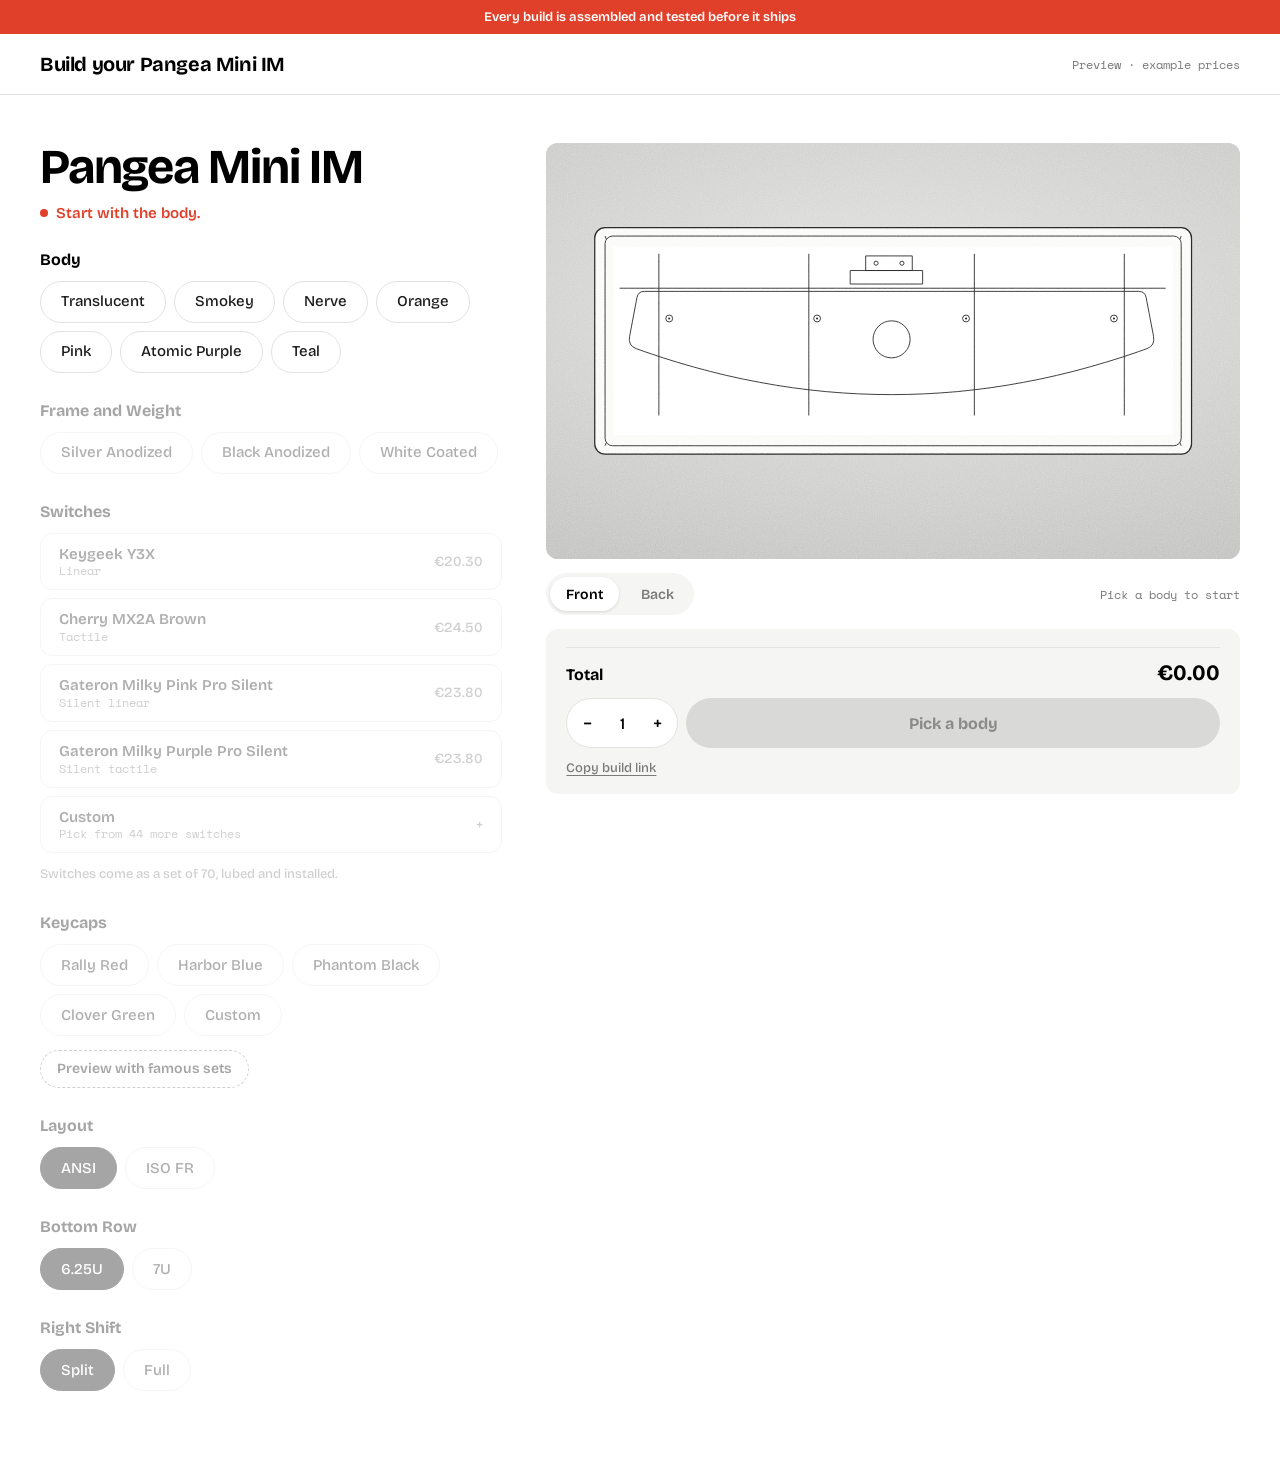
==== demo/index.html @ b1f6a7ab "Add a setting to show only body and frame renders renders.layers limits which layers stack; switches" ====
<!DOCTYPE html>
<html lang="en">
<head>
<meta charset="utf-8">
<meta name="viewport" content="width=device-width, initial-scale=1">
<title>Pangea Mini IM Configurator</title>
<link rel="preconnect" href="https://fonts.googleapis.com">
<link rel="preconnect" href="https://fonts.gstatic.com" crossorigin>
<link href="https://fonts.googleapis.com/css2?family=Bricolage+Grotesque:opsz,wght@12..96,500;12..96,600;12..96,700&family=Inter+Tight:wght@500;600;700&family=Space+Mono:wght@400;700&display=swap" rel="stylesheet">
<style>
:root {
  /* single light theme: white page, black type, red signal; options left, studio preview right */
  --bg: #ffffff;
  --ink: #000000;
  --text: #1d1d1d;
  --muted: #7a7a7a;
  --line: #e3e3e1;
  --soft: #f5f5f4;
  --accent: #e0402a;
  --font: "Bricolage Grotesque", "Helvetica Neue", Arial, sans-serif;
  --mono: "Space Mono", ui-monospace, Menlo, Consolas, monospace;
  color-scheme: light;
}
html, body { margin: 0; background: var(--bg); color: var(--text); font-family: var(--font); font-weight: 500; }
.notice { background: var(--accent); color: #fff; text-align: center; font-size: 13px; font-weight: 600; padding: 9px 16px; }
.top { border-bottom: 1px solid var(--line); }
.top-in { max-width: 1440px; margin: 0 auto; padding: 18px 40px; display: flex; justify-content: space-between; align-items: center; gap: 16px; flex-wrap: wrap; }
.top-in strong { font-size: 20px; font-weight: 700; letter-spacing: -0.02em; color: var(--ink); }
.top-in span { font-family: var(--mono); font-size: 12px; color: var(--muted); }
.wrap { max-width: 1440px; margin: 0 auto; padding: 48px 40px 80px; }
@media (max-width: 900px) { .wrap { padding: 0 16px 56px; } .top-in { padding: 14px 16px; } }

.cart-overlay { position: fixed; inset: 0; background: rgba(0, 0, 0, .35); display: none; justify-content: flex-end; z-index: 50; }
.cart-overlay.is-open { display: flex; }
.cart { width: min(480px, 100%); height: 100%; background: var(--bg); color: var(--text); padding: 28px; overflow-y: auto; display: grid; align-content: start; gap: 18px; }
.cart header { display: flex; justify-content: space-between; align-items: center; }
.cart h2 { margin: 0; font-weight: 700; font-size: 28px; letter-spacing: -0.02em; color: var(--ink); }
.cart-close { font: inherit; font-size: 14px; font-weight: 600; border: 1px solid var(--line); border-radius: 999px; background: none; color: var(--ink); padding: 7px 16px; cursor: pointer; }
.cart-close:focus-visible { outline: 2px solid var(--accent); outline-offset: 2px; }
.cart-note { margin: 0; font-size: 14px; color: var(--muted); line-height: 1.5; }
.cart-lines { list-style: none; margin: 0; padding: 0; display: grid; gap: 8px; }
.cart-line { padding: 14px 16px; background: var(--soft); border-radius: 12px; display: grid; gap: 8px; }
.cart-line--part { margin-left: 18px; }
.cart-line-top { display: flex; justify-content: space-between; gap: 12px; font-size: 15px; font-weight: 700; color: var(--ink); }
.cart-line-top span:last-child { white-space: nowrap; font-variant-numeric: tabular-nums; }
.cart-props { margin: 0; display: grid; grid-template-columns: max-content 1fr; gap: 3px 14px; font-size: 12.5px; }
.cart-props dt { color: var(--muted); }
.cart-props dd { margin: 0; word-break: break-word; }
.cart-total { display: flex; justify-content: space-between; padding-top: 6px; font-size: 20px; font-weight: 700; color: var(--ink); font-variant-numeric: tabular-nums; }
details { font-size: 12px; color: var(--muted); }
summary { cursor: pointer; }
pre { font-family: var(--mono); font-size: 11px; background: var(--soft); border-radius: 10px; padding: 12px; overflow-x: auto; line-height: 1.5; color: var(--text); }
/* Pangea Mini IM configurator.
   Bold grotesque UI with pill options and rounded cards, mono for specs,
   grey studio preview. Override the variables on [data-pangea-configurator]. */
[data-pangea-configurator] {
  --pc-bg: #ffffff;
  --pc-soft: #f5f5f4;
  --pc-ink: #000000;
  --pc-text: #1d1d1d;
  --pc-muted: #7a7a7a;
  --pc-line: #e3e3e1;
  --pc-on: #000000;
  --pc-accent: #e0402a;
  --pc-font: "Bricolage Grotesque", "Helvetica Neue", Arial, sans-serif;
  --pc-mono: "Space Mono", ui-monospace, Menlo, Consolas, monospace;
  --pc-key-font: "Inter Tight", "Helvetica Neue", Helvetica, Arial, sans-serif;
  --pc-radius: 12px;
  color: var(--pc-text);
  font-family: var(--pc-font);
  font-weight: 500;
}
.pc, .pc * { box-sizing: border-box; }
.pc { display: grid; grid-template-columns: minmax(330px, 0.8fr) minmax(0, 1.2fr); gap: 44px; align-items: start; }
.pc-sr { position: absolute; width: 1px; height: 1px; margin: -1px; overflow: hidden; clip: rect(0 0 0 0); white-space: nowrap; border: 0; }
/* hidden radios sit fixed in the viewport: focusing one (by clicking its label) never scrolls the page */
.pc input.pc-sr { position: fixed; top: 0; left: 0; }

/* left: options */
.pc-panel { display: grid; gap: 28px; min-width: 0; }
.pc-title { margin: 0; font-family: var(--pc-font); font-weight: 700; font-size: clamp(36px, 3.8vw, 52px); line-height: 1; letter-spacing: -0.025em; color: var(--pc-ink); text-wrap: balance; }
.pc-from { margin: -16px 0 0; font-size: 20px; font-weight: 500; color: var(--pc-ink); font-variant-numeric: tabular-nums; }
.pc-from[hidden] { display: none; }
.pc-next { margin: -16px 0 0; font-size: 15px; font-weight: 600; color: var(--pc-accent); display: flex; align-items: center; gap: 8px; }
.pc-next::before { content: ""; width: 8px; height: 8px; border-radius: 50%; background: currentColor; }
.pc-next:empty { display: none; }

.pc-group { border: 0; padding: 0; margin: 0; min-width: 0; display: grid; gap: 10px; }
.pc-group legend { padding: 0; margin-bottom: 12px; font-size: 16px; font-weight: 700; color: var(--pc-ink); }
.pc-chosen { margin-left: 8px; font-weight: 500; color: var(--pc-muted); }
.pc-chosen:empty { display: none; }
.pc-group.is-locked { opacity: .35; }
.pc-group.is-locked .pc-opt { cursor: default; }
.pc-opts { display: flex; flex-wrap: wrap; gap: 8px; }
.pc-list { display: grid; gap: 8px; }
.pc-more { padding: 10px; background: var(--pc-soft); border-radius: var(--pc-radius); }
.pc-more[hidden], .pc-custom[hidden] { display: none; }

.pc-opt { display: inline-flex; align-items: center; min-height: 42px; padding: 8px 20px; border: 1px solid var(--pc-line); border-radius: 999px; background: var(--pc-bg); color: var(--pc-text); font-size: 15px; font-weight: 500; line-height: 1.25; cursor: pointer; user-select: none; }
.pc-opt:hover { border-color: var(--pc-ink); }
.pc-group.is-locked .pc-opt:hover { border-color: var(--pc-line); }
input:checked + .pc-opt { background: var(--pc-on); border-color: var(--pc-on); color: #fff; }
input:checked + .pc-opt .pc-opt-meta, input:checked + .pc-opt .pc-opt-price { color: rgba(255,255,255,.75); }
input:focus-visible + .pc-opt { outline: 2px solid var(--pc-accent); outline-offset: 2px; }
input:disabled + .pc-opt { cursor: not-allowed; }
.pc-group:not(.is-locked) input:disabled + .pc-opt { color: #bdbdbd; text-decoration: line-through; }
.pc-opt--row { display: grid; grid-template-columns: 1fr auto; column-gap: 16px; padding: 11px 18px; border-radius: var(--pc-radius); }
.pc-opt-name { font-weight: 600; }
.pc-opt-meta { grid-column: 1; font-family: var(--pc-mono); font-size: 12px; color: var(--pc-muted); }
.pc-opt-price { grid-column: 2; grid-row: 1 / span 2; align-self: center; font-size: 14px; color: var(--pc-muted); font-variant-numeric: tabular-nums; }
.pc-note { margin: 2px 0 0; font-size: 13px; color: var(--pc-muted); line-height: 1.5; }
.pc-custom { display: grid; gap: 6px; margin-top: 4px; }
.pc-custom { padding: 14px; background: var(--pc-soft); border-radius: var(--pc-radius); gap: 8px; }
.pc-opt-tag { margin-left: 6px; font-size: 12px; color: var(--pc-muted); }
input:checked + .pc-opt .pc-opt-tag { color: rgba(255,255,255,.75); }
.pc-custom textarea { font: inherit; font-size: 15px; color: var(--pc-ink); background: var(--pc-bg); border: 1px solid var(--pc-line); border-radius: var(--pc-radius); padding: 10px 14px; resize: vertical; }
.pc-custom textarea:focus { outline: 2px solid var(--pc-accent); outline-offset: 0; border-color: transparent; }

/* famous sets (preview only) */
.pc-famous { display: grid; gap: 10px; margin-top: 4px; }
.pc-famous-toggle { justify-self: start; min-height: 38px; padding: 6px 16px; border: 1px dashed var(--pc-muted); border-radius: 999px; background: none; font: inherit; font-size: 14px; font-weight: 600; color: var(--pc-ink); cursor: pointer; }
.pc-famous-toggle[aria-expanded="true"] { border-style: solid; border-color: var(--pc-ink); }
.pc-famous-toggle:focus-visible { outline: 2px solid var(--pc-accent); outline-offset: 2px; }
.pc-famous-panel { display: grid; gap: 8px; padding: 14px; background: var(--pc-soft); border-radius: var(--pc-radius); }
.pc-famous-panel[hidden] { display: none; }
.pc-famous-brand { margin: 4px 0 0; font-family: var(--pc-mono); font-size: 11px; letter-spacing: .1em; color: var(--pc-muted); }
.pc-opts--small .pc-opt { min-height: 34px; padding: 5px 14px; font-size: 13px; }

/* summary */
.pc-summary { display: grid; gap: 12px; padding: 18px 20px; background: var(--pc-soft); border-radius: var(--pc-radius); }
.pc-lines { list-style: none; margin: 0; padding: 0; display: grid; gap: 7px; font-size: 14px; }
.pc-lines:empty { display: none; }
.pc-lines li { display: flex; justify-content: space-between; gap: 16px; }
.pc-lines li span:last-child { color: var(--pc-muted); white-space: nowrap; font-variant-numeric: tabular-nums; }
.pc-total { display: flex; justify-content: space-between; align-items: baseline; padding-top: 12px; border-top: 1px solid var(--pc-line); font-size: 16px; font-weight: 700; color: var(--pc-ink); }
.pc-total span:last-child { font-size: 22px; font-variant-numeric: tabular-nums; }
.pc-buy { display: flex; gap: 8px; }
.pc-qty { display: flex; align-items: center; border: 1px solid var(--pc-line); border-radius: 999px; background: var(--pc-bg); }
.pc-qty button { width: 40px; height: 100%; border: 0; background: none; font: inherit; font-size: 18px; color: var(--pc-ink); cursor: pointer; }
.pc-qty input { width: 30px; border: 0; background: none; text-align: center; font: inherit; color: var(--pc-ink); -moz-appearance: textfield; }
.pc-qty input::-webkit-inner-spin-button { -webkit-appearance: none; }
.pc-add { flex: 1; min-height: 50px; border: 0; border-radius: 999px; background: var(--pc-ink); color: #fff; font: inherit; font-size: 16px; font-weight: 700; cursor: pointer; }
.pc-add:hover:not(:disabled) { background: var(--pc-accent); }
.pc-add:disabled { background: #d9d9d7; color: #8a8a8a; cursor: not-allowed; }
.pc-error { margin: 0; color: var(--pc-accent); font-size: 14px; font-weight: 600; }
.pc-error[hidden] { display: none; }
.pc-share { justify-self: start; background: none; border: 0; padding: 0; font: inherit; font-size: 13px; color: var(--pc-muted); text-decoration: underline; text-underline-offset: 3px; cursor: pointer; word-break: break-all; text-align: left; }
.pc-share:hover { color: var(--pc-ink); }
.pc-add:focus-visible, .pc-share:focus-visible, .pc-view:focus-visible, .pc-qty button:focus-visible { outline: 2px solid var(--pc-accent); outline-offset: 2px; }

/* right: preview */
.pc-stage { position: sticky; top: 20px; display: grid; min-width: 0; }
.pc-canvas { aspect-ratio: 1 / 0.6; display: grid; place-items: center; padding: 6% 5%; border-radius: var(--pc-radius); background: radial-gradient(120% 90% at 50% 38%, #e6e6e5 0%, #d2d2d1 55%, #bfbfbe 100%); overflow: hidden; position: relative; isolation: isolate; }
/* film grain over the whole preview: grey noise centred on 50% (sRGB) in overlay mode, so it adds texture
   without lifting or dropping the average brightness. Strength: --pc-grain (section setting "Preview grain"). */
.pc-canvas::after { content: ""; position: absolute; inset: 0; z-index: 10; pointer-events: none; opacity: var(--pc-grain, .35); mix-blend-mode: overlay;
  background-image: url("data:image/svg+xml,%3Csvg xmlns='http://www.w3.org/2000/svg' width='180' height='180'%3E%3Cfilter id='n' color-interpolation-filters='sRGB'%3E%3CfeTurbulence type='fractalNoise' baseFrequency='.85' numOctaves='2' stitchTiles='stitch'/%3E%3CfeColorMatrix values='.33 .33 .33 0 0 .33 .33 .33 0 0 .33 .33 .33 0 0 0 0 0 0 1'/%3E%3C/filter%3E%3Crect width='100%25' height='100%25' filter='url(%23n)'/%3E%3C/svg%3E"); }
.pc-svg { width: 100%; height: auto; display: block; }
.pc-lg-alpha, .pc-lg-pair, .pc-lg-mod, .pc-lg-icon, .pc-unit { font-family: var(--pc-key-font); }
.pc-lg-alpha { font-size: 16.5px; font-weight: 600; }
.pc-lg-pair { font-size: 11.5px; font-weight: 600; }
.pc-lg-mod { font-size: 9.5px; font-weight: 600; }
.pc-lg-icon { font-size: 11px; }
.pc-mark { font-family: var(--pc-font); font-size: 11px; font-weight: 700; letter-spacing: .6em; }
.pc-lg-gmk { font-family: var(--pc-key-font); font-size: 8.6px; font-weight: 700; letter-spacing: .01em; }
.pc-lg-sub { font-family: var(--pc-key-font); font-size: 13px; font-weight: 800; }
.pc-lg-glyph { font-family: var(--pc-key-font); font-size: 14px; }
.pc-unit { font-size: 6px; font-weight: 700; letter-spacing: .02em; }
.pc-layers { position: relative; width: 100%; height: 100%; }
.pc-layers img { position: absolute; inset: 0; width: 100%; height: 100%; object-fit: contain; mix-blend-mode: normal; }
.pc-layers img.pc-loading { visibility: hidden; }
.pc-canvas.is-render { padding: 0; background: #cfcfcf; }
.pc-canvas.is-render .pc-layers img { object-fit: cover; }
.pc-stage-foot { display: flex; justify-content: space-between; align-items: center; gap: 16px; flex-wrap: wrap; padding: 14px 0; }
.pc-views { display: flex; gap: 6px; padding: 4px; background: var(--pc-soft); border-radius: 999px; }
.pc-view { min-height: 34px; padding: 5px 16px; border: 0; border-radius: 999px; background: none; font: inherit; font-size: 14px; font-weight: 600; color: var(--pc-muted); cursor: pointer; }
.pc-view:hover { color: var(--pc-ink); }
.pc-view.is-on { background: var(--pc-bg); color: var(--pc-ink); box-shadow: 0 1px 3px rgba(0,0,0,.12); }
.pc-modtoggle { display: flex; gap: 4px; padding: 4px; background: var(--pc-soft); border-radius: 999px; }
.pc-modtoggle[hidden] { display: none; }
.pc-modtoggle button { min-height: 34px; padding: 5px 14px; border: 0; border-radius: 999px; background: none; font: inherit; font-size: 13px; font-weight: 600; color: var(--pc-muted); cursor: pointer; }
.pc-modtoggle button.is-on { background: var(--pc-bg); color: var(--pc-ink); box-shadow: 0 1px 3px rgba(0,0,0,.12); }
.pc-modtoggle button:focus-visible { outline: 2px solid var(--pc-accent); outline-offset: 2px; }
.pc-caption { margin: 0; font-family: var(--pc-mono); font-size: 12px; color: var(--pc-muted); text-align: right; }

@media (max-width: 900px) {
  .pc { grid-template-columns: 1fr; gap: 20px; padding-bottom: 96px; }
  /* phones: summary becomes a slim bar fixed to the bottom of the screen */
  .pc-summary { position: fixed; left: 0; right: 0; bottom: 0; z-index: 20; grid-template-columns: 1fr auto; align-items: center; gap: 4px 12px; padding: 10px 16px calc(10px + env(safe-area-inset-bottom)); border-radius: 0; box-shadow: 0 -4px 16px rgba(0,0,0,.1); }
  .pc-summary .pc-lines, .pc-summary .pc-share { display: none; }
  .pc-summary .pc-total { padding: 0; border: 0; flex-direction: column; gap: 0; font-size: 12px; font-weight: 600; color: var(--pc-muted); }
  .pc-summary .pc-total span:last-child { font-size: 20px; color: var(--pc-ink); }
  .pc-summary .pc-buy { grid-column: 2; grid-row: 1; }
  .pc-summary .pc-qty { display: none; }
  .pc-summary .pc-add { min-height: 46px; padding: 0 22px; }
  .pc-summary .pc-error { grid-column: 1 / -1; }
  .pc-stage { order: -1; top: 0; z-index: 3; background: var(--pc-bg); padding-top: 8px; }
  .pc-canvas { aspect-ratio: 1 / 0.62; }
  .pc-caption { text-align: left; }
  .pc-opt { padding: 7px 16px; font-size: 14px; }
}
@media (prefers-reduced-motion: no-preference) {
  .pc-in { animation: pc-drop .5s cubic-bezier(.2, .8, .2, 1) both; animation-delay: calc(var(--d) * 70ms); }
  .pc-pop { animation: pc-fade .4s ease both; }
  .pc-sw-in { transform-box: fill-box; transform-origin: center; animation: pc-sw .42s cubic-bezier(.2, .9, .3, 1.25) both; animation-delay: calc(var(--d) * 1ms); }
  @keyframes pc-sw { from { opacity: 0; transform: translateY(-7px) scale(.72); } }
  @keyframes pc-drop { from { opacity: 0; transform: translateY(-18px); } }
  @keyframes pc-fade { from { opacity: 0; } }
  .pc-opt, .pc-view, .pc-add { transition: background-color .15s, border-color .15s, color .15s; }
}

</style>
</head>
<body>
<div class="notice">Every build is assembled and tested before it ships</div>
<div class="top"><div class="top-in"><strong>Build your Pangea Mini IM</strong><span>Preview · example prices</span></div></div>
<main class="wrap">
  <div data-pangea-configurator>
    <script type="application/json" data-pc-config>{"title": "Pangea Mini IM", "kitLabel": "Pangea Mini IM", "switchNote": "Switches come as a set of 70, lubed and installed.", "currency": "EUR", "locale": "en-IE", "root": "/", "syncUrl": false, "demo": true, "showPresets": true, "grain": 35, "shareBase": "https://your-store.com/products/pangea-mini-im", "customKeycapImage": null, "kit": {"title": "Pangea Mini IM", "variants": [{"id": 880001, "title": "Translucent / Silver Anodized", "options": ["Translucent", "Silver Anodized"], "price": 24900, "available": true}, {"id": 880002, "title": "Translucent / Black Anodized", "options": ["Translucent", "Black Anodized"], "price": 24900, "available": true}, {"id": 880003, "title": "Translucent / White Coated", "options": ["Translucent", "White Coated"], "price": 24900, "available": true}, {"id": 880004, "title": "Smokey / Silver Anodized", "options": ["Smokey", "Silver Anodized"], "price": 24900, "available": true}, {"id": 880005, "title": "Smokey / Black Anodized", "options": ["Smokey", "Black Anodized"], "price": 24900, "available": true}, {"id": 880006, "title": "Smokey / White Coated", "options": ["Smokey", "White Coated"], "price": 24900, "available": true}, {"id": 880007, "title": "Nerve / Silver Anodized", "options": ["Nerve", "Silver Anodized"], "price": 24900, "available": true}, {"id": 880008, "title": "Nerve / Black Anodized", "options": ["Nerve", "Black Anodized"], "price": 24900, "available": true}, {"id": 880009, "title": "Nerve / White Coated", "options": ["Nerve", "White Coated"], "price": 24900, "available": true}, {"id": 880010, "title": "Orange / Silver Anodized", "options": ["Orange", "Silver Anodized"], "price": 24900, "available": true}, {"id": 880011, "title": "Orange / Black Anodized", "options": ["Orange", "Black Anodized"], "price": 24900, "available": true}, {"id": 880012, "title": "Orange / White Coated", "options": ["Orange", "White Coated"], "price": 24900, "available": true}, {"id": 880013, "title": "Pink / Silver Anodized", "options": ["Pink", "Silver Anodized"], "price": 24900, "available": true}, {"id": 880014, "title": "Pink / Black Anodized", "options": ["Pink", "Black Anodized"], "price": 24900, "available": true}, {"id": 880015, "title": "Pink / White Coated", "options": ["Pink", "White Coated"], "price": 24900, "available": true}, {"id": 880016, "title": "Atomic Purple / Silver Anodized", "options": ["Atomic Purple", "Silver Anodized"], "price": 24900, "available": true}, {"id": 880017, "title": "Atomic Purple / Black Anodized", "options": ["Atomic Purple", "Black Anodized"], "price": 24900, "available": true}, {"id": 880018, "title": "Atomic Purple / White Coated", "options": ["Atomic Purple", "White Coated"], "price": 24900, "available": true}, {"id": 880019, "title": "Teal / Silver Anodized", "options": ["Teal", "Silver Anodized"], "price": 24900, "available": true}, {"id": 880020, "title": "Teal / Black Anodized", "options": ["Teal", "Black Anodized"], "price": 24900, "available": true}, {"id": 880021, "title": "Teal / White Coated", "options": ["Teal", "White Coated"], "price": 24900, "available": true}]}, "assembly": {"id": 880078, "title": "Assembly", "price": 4500, "available": true}, "blocks": [{"type": "stock_kit", "preset": "gmk-wob3", "variant": {"id": 880079, "price": 15900, "available": true}}, {"type": "stock_kit", "preset": "gmk-dolch", "variant": {"id": 880080, "price": 16900, "available": true}}, {"type": "stock_kit", "preset": "swg-prepress", "variant": {"id": 880081, "price": 11900, "available": true}}, {"type": "stock_kit", "preset": "swg-beige", "variant": {"id": 880082, "price": 10900, "available": true}}, {"type": "case_color", "name": "Translucent", "hex": "#e6e9ec", "translucent": true, "img": {}}, {"type": "case_color", "name": "Smokey", "hex": "#2a2b2f", "translucent": true, "img": {}}, {"type": "case_color", "name": "Nerve", "hex": "#c6d61b", "translucent": true, "img": {}}, {"type": "case_color", "name": "Orange", "hex": "#f07c10", "translucent": true, "img": {}}, {"type": "case_color", "name": "Pink", "hex": "#ef93b8", "translucent": true, "img": {}}, {"type": "case_color", "name": "Atomic Purple", "hex": "#4b26c9", "translucent": true, "img": {}}, {"type": "case_color", "name": "Teal", "hex": "#0fa3a3", "translucent": true, "img": {}}, {"type": "frame", "name": "Silver Anodized", "hex": "#c4c6c9"}, {"type": "frame", "name": "Black Anodized", "hex": "#2e2f32"}, {"type": "frame", "name": "White Coated", "hex": "#ecebe6"}, {"type": "switch", "name": "Keygeek Y3X", "switch_type": "linear", "note": "", "housing": "#ececec", "stem": "#2a2a2c", "premade": true, "variant": {"id": 880022, "price": 2030, "available": true}}, {"type": "switch", "name": "Cherry MX2A Brown", "switch_type": "tactile", "note": "", "housing": "#1c1c1e", "stem": "#6b3a22", "premade": true, "variant": {"id": 880023, "price": 2450, "available": true}}, {"type": "switch", "name": "Gateron Milky Pink Pro Silent", "switch_type": "silent", "note": "", "housing": "#efeadb", "stem": "#f2b0c4", "premade": true, "variant": {"id": 880024, "price": 2380, "available": true}}, {"type": "switch", "name": "Gateron Milky Purple Pro Silent", "switch_type": "silent-tactile", "note": "", "housing": "#efeadb", "stem": "#b98ae0", "premade": true, "variant": {"id": 880025, "price": 2380, "available": true}}, {"type": "switch", "name": "Keygeek Y3", "switch_type": "linear", "note": "", "housing": "#1c1c1e", "stem": "#e8dcb8", "premade": false, "variant": {"id": 880026, "price": 2030, "available": true}}, {"type": "switch", "name": "SW x Keygeek Shake", "switch_type": "linear", "note": "", "housing": "#a8a8ac", "stem": "#f2f2f2", "premade": false, "variant": {"id": 880027, "price": 2100, "available": true}}, {"type": "switch", "name": "Keygeek T2", "switch_type": "linear", "note": "", "housing": "#7fd4d6", "stem": "#f2f2f2", "premade": false, "variant": {"id": 880028, "price": 2450, "available": true}}, {"type": "switch", "name": "Keygeek Ash", "switch_type": "linear", "note": "", "housing": "#e8e6e2", "stem": "#6a5a50", "premade": false, "variant": {"id": 880029, "price": 2450, "available": true}}, {"type": "switch", "name": "Cherry MX2A Black", "switch_type": "linear", "note": "", "housing": "#1c1c1e", "stem": "#3a3a3d", "premade": false, "variant": {"id": 880030, "price": 2450, "available": true}}, {"type": "switch", "name": "Gateron Smoothie Strawberry", "switch_type": "linear", "note": "", "housing": "#e2c6c6", "stem": "#f0dcdc", "premade": false, "variant": {"id": 880031, "price": 2520, "available": true}}, {"type": "switch", "name": "Gateron Smoothie White", "switch_type": "linear", "note": "", "housing": "#d9d4c8", "stem": "#efe9da", "premade": false, "variant": {"id": 880032, "price": 2590, "available": true}}, {"type": "switch", "name": "SW Cocoblack", "switch_type": "linear", "note": "", "housing": "#1c1c1e", "stem": "#2e2e30", "premade": false, "variant": {"id": 880033, "price": 2590, "available": true}}, {"type": "switch", "name": "Gateron Milky Yellow Pro", "switch_type": "linear", "note": "", "housing": "#efeadb", "stem": "#f2c230", "premade": false, "variant": {"id": 880034, "price": 2590, "available": true}}, {"type": "switch", "name": "SWK Cheddar", "switch_type": "linear", "note": "", "housing": "#f6f2ea", "stem": "#f0a020", "premade": false, "variant": {"id": 880035, "price": 2800, "available": true}}, {"type": "switch", "name": "HMX Egg Yolk", "switch_type": "linear", "note": "", "housing": "#f5b04a", "stem": "#d8d8d0", "premade": false, "variant": {"id": 880036, "price": 2940, "available": true}}, {"type": "switch", "name": "Cherry MX2A Nixies", "switch_type": "linear", "note": "", "housing": "#e8e8ea", "stem": "#2a2a2c", "premade": false, "variant": {"id": 880037, "price": 2940, "available": true}}, {"type": "switch", "name": "Sillyworks x HMX Sonja", "switch_type": "linear", "note": "", "housing": "#e04040", "stem": "#f0e6dc", "premade": false, "variant": {"id": 880038, "price": 2975, "available": true}}, {"type": "switch", "name": "Sillyworks x HMX Sonja HC", "switch_type": "linear", "note": "", "housing": "#f0e6dc", "stem": "#d8282a", "premade": false, "variant": {"id": 880039, "price": 2975, "available": true}}, {"type": "switch", "name": "Sillyworks Hyacinth", "switch_type": "linear", "note": "", "housing": "#a690e0", "stem": "#c8f0d0", "premade": false, "variant": {"id": 880040, "price": 3150, "available": true}}, {"type": "switch", "name": "Wuque WS Big Lucky", "switch_type": "linear", "note": "", "housing": "#f2d8e0", "stem": "#e8f0c8", "premade": false, "variant": {"id": 880041, "price": 3500, "available": true}}, {"type": "switch", "name": "Gateron x Bowl L'Orange", "switch_type": "linear", "note": "", "housing": "#f0723a", "stem": "#ecd2b4", "premade": false, "variant": {"id": 880042, "price": 3500, "available": true}}, {"type": "switch", "name": "Geon Raw Zero", "switch_type": "linear", "note": "", "housing": "#eef0f2", "stem": "#dfe2e6", "premade": false, "variant": {"id": 880043, "price": 3850, "available": true}}, {"type": "switch", "name": "Gateron Oil King", "switch_type": "linear", "note": "", "housing": "#1c1c1e", "stem": "#3a3a3d", "premade": false, "variant": {"id": 880044, "price": 4340, "available": true}}, {"type": "switch", "name": "Gazzew Boba LT RGB", "switch_type": "linear", "note": "", "housing": "#ddd0ee", "stem": "#6b3fb0", "premade": false, "variant": {"id": 880045, "price": 4550, "available": true}}, {"type": "switch", "name": "SW x Gateron Onyx", "switch_type": "linear", "note": "", "housing": "#222224", "stem": "#5a4a40", "premade": false, "variant": {"id": 880046, "price": 5250, "available": true}}, {"type": "switch", "name": "Wingtree Torrero Light", "switch_type": "tactile", "note": "", "housing": "#6a4a30", "stem": "#f2c020", "premade": false, "variant": {"id": 880047, "price": 2625, "available": true}}, {"type": "switch", "name": "HMX Saru V2", "switch_type": "tactile", "note": "", "housing": "#f0d8cc", "stem": "#e65a3a", "premade": false, "variant": {"id": 880048, "price": 2730, "available": true}}, {"type": "switch", "name": "Gateron Smoothie Banana", "switch_type": "tactile", "note": "", "housing": "#ece3c0", "stem": "#f6efd6", "premade": false, "variant": {"id": 880049, "price": 2730, "available": true}}, {"type": "switch", "name": "Gateron Chocolate Smoothie", "switch_type": "tactile", "note": "", "housing": "#8a6a55", "stem": "#d9cfc4", "premade": false, "variant": {"id": 880050, "price": 2765, "available": true}}, {"type": "switch", "name": "HMX Bruise", "switch_type": "tactile", "note": "", "housing": "#f2c4d8", "stem": "#eadfcc", "premade": false, "variant": {"id": 880051, "price": 3010, "available": true}}, {"type": "switch", "name": "HMX Bleed", "switch_type": "tactile", "note": "", "housing": "#f06a50", "stem": "#eadfcc", "premade": false, "variant": {"id": 880052, "price": 3010, "available": true}}, {"type": "switch", "name": "HMX Firecracker", "switch_type": "tactile", "note": "", "housing": "#f2f2f6", "stem": "#e02a3a", "premade": false, "variant": {"id": 880053, "price": 3010, "available": true}}, {"type": "switch", "name": "HMX LongJing S", "switch_type": "tactile", "note": "", "housing": "#1c1c1e", "stem": "#a8e6c0", "premade": false, "variant": {"id": 880054, "price": 3045, "available": true}}, {"type": "switch", "name": "SW x Haimu MP", "switch_type": "tactile", "note": "", "housing": "#1c1c1e", "stem": "#e8e8e8", "premade": false, "variant": {"id": 880055, "price": 3360, "available": true}}, {"type": "switch", "name": "TTC Bluish White", "switch_type": "tactile", "note": "", "housing": "#c8eef2", "stem": "#b8e6ee", "premade": false, "variant": {"id": 880056, "price": 4130, "available": true}}, {"type": "switch", "name": "Sillyworks x Gateron Type R", "switch_type": "tactile", "note": "", "housing": "#c41e30", "stem": "#e04050", "premade": false, "variant": {"id": 880057, "price": 4200, "available": true}}, {"type": "switch", "name": "Gazzew U4T", "switch_type": "tactile", "note": "", "housing": "#f2efe8", "stem": "#f0a020", "premade": false, "variant": {"id": 880058, "price": 4550, "available": true}}, {"type": "switch", "name": "Gazzew Boba U4T", "switch_type": "tactile", "note": "", "housing": "#1c1c1e", "stem": "#f0a020", "premade": false, "variant": {"id": 880059, "price": 4550, "available": true}}, {"type": "switch", "name": "Gateron Baby Kangaroo 2.0", "switch_type": "tactile", "note": "", "housing": "#eef3ea", "stem": "#8fe0b0", "premade": false, "variant": {"id": 880060, "price": 4550, "available": true}}, {"type": "switch", "name": "Gateron Lanes", "switch_type": "tactile", "note": "", "housing": "#1d2340", "stem": "#c8b48a", "premade": false, "variant": {"id": 880061, "price": 4865, "available": true}}, {"type": "switch", "name": "Gateron Mint Smoothie Silent", "switch_type": "silent", "note": "", "housing": "#9fe0cc", "stem": "#c9f0e4", "premade": false, "variant": {"id": 880062, "price": 2765, "available": true}}, {"type": "switch", "name": "SW Kunzite Silent", "switch_type": "silent", "note": "", "housing": "#c8b8d8", "stem": "#e8dff0", "premade": false, "variant": {"id": 880063, "price": 2800, "available": true}}, {"type": "switch", "name": "TTC Frozen Silent V2", "switch_type": "silent", "note": "", "housing": "#f0f2f4", "stem": "#e6eaee", "premade": false, "variant": {"id": 880064, "price": 4130, "available": true}}, {"type": "switch", "name": "HMX Blue Star Silent", "switch_type": "silent-tactile", "note": "", "housing": "#f0f2f4", "stem": "#6fd0d0", "premade": false, "variant": {"id": 880065, "price": 2660, "available": true}}, {"type": "switch", "name": "Gateron Smoothie Grape Silent", "switch_type": "silent-tactile", "note": "", "housing": "#b496d8", "stem": "#d2bff0", "premade": false, "variant": {"id": 880066, "price": 3430, "available": true}}, {"type": "switch", "name": "TTC Bluish White V2 Silent", "switch_type": "silent-tactile", "note": "", "housing": "#c8eef2", "stem": "#b8e6ee", "premade": false, "variant": {"id": 880067, "price": 4130, "available": true}}, {"type": "switch", "name": "Lichicx Raw Silent", "switch_type": "silent-tactile", "note": "", "housing": "#f2f2f0", "stem": "#e2e2dc", "premade": false, "variant": {"id": 880068, "price": 4550, "available": true}}, {"type": "switch", "name": "Gateron Oil King Purple Silent", "switch_type": "silent-tactile", "note": "", "housing": "#1c1c1e", "stem": "#b98ae0", "premade": false, "variant": {"id": 880069, "price": 4830, "available": true}}, {"type": "keycap", "name": "Rally Red", "custom": false, "alpha": "#a8262a", "mod": "#a8262a", "accent": "#a8262a", "legend": "#f6f6f1", "variants": [{"id": 880070, "title": "ANSI", "price": 3900, "available": true}, {"id": 880071, "title": "ISO FR", "price": 3900, "available": true}], "img": {}}, {"type": "keycap", "name": "Harbor Blue", "custom": false, "alpha": "#226a88", "mod": "#226a88", "accent": "#226a88", "legend": "#f6f6f1", "variants": [{"id": 880072, "title": "ANSI", "price": 3900, "available": true}, {"id": 880073, "title": "ISO FR", "price": 3900, "available": true}], "img": {}}, {"type": "keycap", "name": "Phantom Black", "custom": false, "alpha": "#2b2b2b", "mod": "#2b2b2b", "accent": "#2b2b2b", "legend": "#f6f6f1", "variants": [{"id": 880074, "title": "ANSI", "price": 3900, "available": true}, {"id": 880075, "title": "ISO FR", "price": 3900, "available": true}], "img": {}}, {"type": "keycap", "name": "Clover Green", "custom": false, "alpha": "#1d5e39", "mod": "#1d5e39", "accent": "#1d5e39", "legend": "#f6f6f1", "variants": [{"id": 880076, "title": "ANSI", "price": 3900, "available": true}, {"id": 880077, "title": "ISO FR", "price": 3900, "available": true}], "img": {}}, {"type": "keycap", "name": "Custom", "custom": true, "alpha": "#dcdcd6", "mod": "#cfcfc8", "accent": "#cfcfc8", "variants": [], "img": {}}]}</script>
  </div>
</main>

<div class="cart-overlay" id="cart" aria-hidden="true">
  <aside class="cart" role="dialog" aria-modal="true" aria-labelledby="cart-title">
    <header><h2 id="cart-title">Cart</h2><button type="button" class="cart-close" id="cart-close">Close</button></header>
    <p class="cart-note">This is what the store would add. The build details sit on the kit line, and every part carries the same build number.</p>
    <ul class="cart-lines" id="cart-lines"></ul>
    <div class="cart-total"><span>Total</span><span id="cart-total"></span></div>
    <details><summary>Request sent to /cart/add.js</summary><pre id="cart-json"></pre></details>
  </aside>
</div>

<script>
  var NAMES = {"880001": "Pangea Mini IM, Translucent / Silver Anodized", "880002": "Pangea Mini IM, Translucent / Black Anodized", "880003": "Pangea Mini IM, Translucent / White Coated", "880004": "Pangea Mini IM, Smokey / Silver Anodized", "880005": "Pangea Mini IM, Smokey / Black Anodized", "880006": "Pangea Mini IM, Smokey / White Coated", "880007": "Pangea Mini IM, Nerve / Silver Anodized", "880008": "Pangea Mini IM, Nerve / Black Anodized", "880009": "Pangea Mini IM, Nerve / White Coated", "880010": "Pangea Mini IM, Orange / Silver Anodized", "880011": "Pangea Mini IM, Orange / Black Anodized", "880012": "Pangea Mini IM, Orange / White Coated", "880013": "Pangea Mini IM, Pink / Silver Anodized", "880014": "Pangea Mini IM, Pink / Black Anodized", "880015": "Pangea Mini IM, Pink / White Coated", "880016": "Pangea Mini IM, Atomic Purple / Silver Anodized", "880017": "Pangea Mini IM, Atomic Purple / Black Anodized", "880018": "Pangea Mini IM, Atomic Purple / White Coated", "880019": "Pangea Mini IM, Teal / Silver Anodized", "880020": "Pangea Mini IM, Teal / Black Anodized", "880021": "Pangea Mini IM, Teal / White Coated", "880022": "Keygeek Y3X x70", "880023": "Cherry MX2A Brown x70", "880024": "Gateron Milky Pink Pro Silent x70", "880025": "Gateron Milky Purple Pro Silent x70", "880026": "Keygeek Y3 x70", "880027": "SW x Keygeek Shake x70", "880028": "Keygeek T2 x70", "880029": "Keygeek Ash x70", "880030": "Cherry MX2A Black x70", "880031": "Gateron Smoothie Strawberry x70", "880032": "Gateron Smoothie White x70", "880033": "SW Cocoblack x70", "880034": "Gateron Milky Yellow Pro x70", "880035": "SWK Cheddar x70", "880036": "HMX Egg Yolk x70", "880037": "Cherry MX2A Nixies x70", "880038": "Sillyworks x HMX Sonja x70", "880039": "Sillyworks x HMX Sonja HC x70", "880040": "Sillyworks Hyacinth x70", "880041": "Wuque WS Big Lucky x70", "880042": "Gateron x Bowl L'Orange x70", "880043": "Geon Raw Zero x70", "880044": "Gateron Oil King x70", "880045": "Gazzew Boba LT RGB x70", "880046": "SW x Gateron Onyx x70", "880047": "Wingtree Torrero Light x70", "880048": "HMX Saru V2 x70", "880049": "Gateron Smoothie Banana x70", "880050": "Gateron Chocolate Smoothie x70", "880051": "HMX Bruise x70", "880052": "HMX Bleed x70", "880053": "HMX Firecracker x70", "880054": "HMX LongJing S x70", "880055": "SW x Haimu MP x70", "880056": "TTC Bluish White x70", "880057": "Sillyworks x Gateron Type R x70", "880058": "Gazzew U4T x70", "880059": "Gazzew Boba U4T x70", "880060": "Gateron Baby Kangaroo 2.0 x70", "880061": "Gateron Lanes x70", "880062": "Gateron Mint Smoothie Silent x70", "880063": "SW Kunzite Silent x70", "880064": "TTC Frozen Silent V2 x70", "880065": "HMX Blue Star Silent x70", "880066": "Gateron Smoothie Grape Silent x70", "880067": "TTC Bluish White V2 Silent x70", "880068": "Lichicx Raw Silent x70", "880069": "Gateron Oil King Purple Silent x70", "880070": "KAP Vella Rally Red, ANSI", "880071": "KAP Vella Rally Red, ISO FR", "880072": "KAP Vella Harbor Blue, ANSI", "880073": "KAP Vella Harbor Blue, ISO FR", "880074": "KAP Vella Phantom Black, ANSI", "880075": "KAP Vella Phantom Black, ISO FR", "880076": "KAP Vella Clover Green, ANSI", "880077": "KAP Vella Clover Green, ISO FR", "880078": "Assembly"}, PRICES = {"880001": 24900, "880002": 24900, "880003": 24900, "880004": 24900, "880005": 24900, "880006": 24900, "880007": 24900, "880008": 24900, "880009": 24900, "880010": 24900, "880011": 24900, "880012": 24900, "880013": 24900, "880014": 24900, "880015": 24900, "880016": 24900, "880017": 24900, "880018": 24900, "880019": 24900, "880020": 24900, "880021": 24900, "880022": 2030, "880023": 2450, "880024": 2380, "880025": 2380, "880026": 2030, "880027": 2100, "880028": 2450, "880029": 2450, "880030": 2450, "880031": 2520, "880032": 2590, "880033": 2590, "880034": 2590, "880035": 2800, "880036": 2940, "880037": 2940, "880038": 2975, "880039": 2975, "880040": 3150, "880041": 3500, "880042": 3500, "880043": 3850, "880044": 4340, "880045": 4550, "880046": 5250, "880047": 2625, "880048": 2730, "880049": 2730, "880050": 2765, "880051": 3010, "880052": 3010, "880053": 3010, "880054": 3045, "880055": 3360, "880056": 4130, "880057": 4200, "880058": 4550, "880059": 4550, "880060": 4550, "880061": 4865, "880062": 2765, "880063": 2800, "880064": 4130, "880065": 2660, "880066": 3430, "880067": 4130, "880068": 4550, "880069": 4830, "880070": 3900, "880071": 3900, "880072": 3900, "880073": 3900, "880074": 3900, "880075": 3900, "880076": 3900, "880077": 3900, "880078": 4500};
  window.PangeaDemoCart = function (body, conf) {
    var fmt = conf.money, total = 0, esc = function (s) { return String(s).replace(/[&<>"]/g, function (c) { return { '&': '&amp;', '<': '&lt;', '>': '&gt;', '"': '&quot;' }[c]; }); };
    var items = body.items.slice().reverse();
    document.getElementById('cart-lines').innerHTML = items.map(function (it, i) {
      var p = PRICES[it.id] * it.quantity; total += p;
      var props = Object.keys(it.properties).filter(function (k) { return k.charAt(0) !== '_'; })
        .map(function (k) { return '<dt>' + esc(k) + '</dt><dd>' + esc(it.properties[k]) + '</dd>'; }).join('');
      return '<li class="cart-line' + (i ? ' cart-line--part' : '') + '"><div class="cart-line-top"><span>' + esc(NAMES[it.id]) + (it.quantity > 1 ? ' × ' + it.quantity : '') + '</span><span>' + fmt.format(p / 100) + '</span></div>' + (props ? '<dl class="cart-props">' + props + '</dl>' : '') + '</li>';
    }).join('');
    document.getElementById('cart-total').textContent = fmt.format(total / 100);
    document.getElementById('cart-json').textContent = JSON.stringify(body, null, 2);
    var o = document.getElementById('cart'); o.classList.add('is-open'); o.setAttribute('aria-hidden', 'false');
    document.getElementById('cart-close').focus();
  };
  function closeCart() { var o = document.getElementById('cart'); o.classList.remove('is-open'); o.setAttribute('aria-hidden', 'true'); }
  document.getElementById('cart-close').addEventListener('click', closeCart);
  document.getElementById('cart').addEventListener('click', function (e) { if (e.target.id === 'cart') closeCart(); });
  document.addEventListener('keydown', function (e) { if (e.key === 'Escape') closeCart(); });
</script>
<script>
/* Famous keycap sets for the preview-only picker in the Pangea configurator.
 * Each set: cap and legend colour per key for ANSI 60% / split shift / 6.25U (keys), defined by role
 * (alphas, modifiers, Esc, Enter, spacebar) with per-key overrides, checked against top-down renders.
 * legends: gmk-text, gmk-icon, cyrillic, kana; mods: label overrides; subs/sub: sub-legends. Preview only.
 * Generated by tools/build_presets.py. */
window.PangeaPresets = [{"id":"gmk-wob3","name":"GMK WoB","brand":"GMK","legends":"gmk-text","keys":[[["#1e1e1f","#ffffff"],["#262627","#ffffff"],["#262627","#ffffff"],["#262627","#ffffff"],["#262627","#ffffff"],["#262627","#ffffff"],["#262627","#ffffff"],["#262627","#ffffff"],["#262627","#ffffff"],["#262627","#ffffff"],["#262627","#ffffff"],["#262627","#ffffff"],["#262627","#ffffff"],["#1e1e1f","#ffffff"]],[["#1e1e1f","#ffffff"],["#262627","#ffffff"],["#262627","#ffffff"],["#262627","#ffffff"],["#262627","#ffffff"],["#262627","#ffffff"],["#262627","#ffffff"],["#262627","#ffffff"],["#262627","#ffffff"],["#262627","#ffffff"],["#262627","#ffffff"],["#262627","#ffffff"],["#262627","#ffffff"],["#1e1e1f","#ffffff"]],[["#1e1e1f","#ffffff"],["#262627","#ffffff"],["#262627","#ffffff"],["#262627","#ffffff"],["#262627","#ffffff"],["#262627","#ffffff"],["#262627","#ffffff"],["#262627","#ffffff"],["#262627","#ffffff"],["#262627","#ffffff"],["#262627","#ffffff"],["#262627","#ffffff"],["#1e1e1f","#ffffff"]],[["#1e1e1f","#ffffff"],["#262627","#ffffff"],["#262627","#ffffff"],["#262627","#ffffff"],["#262627","#ffffff"],["#262627","#ffffff"],["#262627","#ffffff"],["#262627","#ffffff"],["#262627","#ffffff"],["#262627","#ffffff"],["#262627","#ffffff"],["#1e1e1f","#ffffff"],["#1e1e1f","#ffffff"]],[["#1e1e1f","#ffffff"],["#1e1e1f","#ffffff"],["#1e1e1f","#ffffff"],["#1e1e1f","#ffffff"],["#1e1e1f","#ffffff"],["#1e1e1f","#ffffff"],["#1e1e1f","#ffffff"],["#1e1e1f","#ffffff"]]],"w4":[1.25,1.25,1.25,6.25,1.25,1.25,1.25,1.25]},{"id":"gmk-mut2","name":"GMK Mut","brand":"GMK","legends":"gmk-icon","keys":[[["#bdbbbf","#1c1c1d"],["#f6f6f8","#1c1c1d"],["#f6f6f8","#1c1c1d"],["#f6f6f8","#1c1c1d"],["#f6f6f8","#1c1c1d"],["#f6f6f8","#1c1c1d"],["#f6f6f8","#1c1c1d"],["#f6f6f8","#1c1c1d"],["#f6f6f8","#1c1c1d"],["#f6f6f8","#1c1c1d"],["#f6f6f8","#1c1c1d"],["#f6f6f8","#1c1c1d"],["#f6f6f8","#1c1c1d"],["#bdbbbf","#1c1c1d"]],[["#bdbbbf","#1c1c1d"],["#f6f6f8","#1c1c1d"],["#f6f6f8","#1c1c1d"],["#f6f6f8","#1c1c1d"],["#f6f6f8","#1c1c1d"],["#f6f6f8","#1c1c1d"],["#f6f6f8","#1c1c1d"],["#f6f6f8","#1c1c1d"],["#f6f6f8","#1c1c1d"],["#f6f6f8","#1c1c1d"],["#f6f6f8","#1c1c1d"],["#f6f6f8","#1c1c1d"],["#f6f6f8","#1c1c1d"],["#bdbbbf","#1c1c1d"]],[["#bdbbbf","#1c1c1d"],["#f6f6f8","#1c1c1d"],["#f6f6f8","#1c1c1d"],["#f6f6f8","#1c1c1d"],["#f6f6f8","#1c1c1d"],["#f6f6f8","#1c1c1d"],["#f6f6f8","#1c1c1d"],["#f6f6f8","#1c1c1d"],["#f6f6f8","#1c1c1d"],["#f6f6f8","#1c1c1d"],["#f6f6f8","#1c1c1d"],["#f6f6f8","#1c1c1d"],["#bdbbbf","#1c1c1d"]],[["#bdbbbf","#1c1c1d"],["#f6f6f8","#1c1c1d"],["#f6f6f8","#1c1c1d"],["#f6f6f8","#1c1c1d"],["#f6f6f8","#1c1c1d"],["#f6f6f8","#1c1c1d"],["#f6f6f8","#1c1c1d"],["#f6f6f8","#1c1c1d"],["#f6f6f8","#1c1c1d"],["#f6f6f8","#1c1c1d"],["#f6f6f8","#1c1c1d"],["#bdbbbf","#1c1c1d"],["#bdbbbf","#1c1c1d"]],[["#bdbbbf","#1c1c1d"],["#bdbbbf","#1c1c1d"],["#bdbbbf","#1c1c1d"],["#f4f4f6","#1c1c1d"],["#bdbbbf","#1c1c1d"],["#bdbbbf","#1c1c1d"],["#bdbbbf","#1c1c1d"],["#bdbbbf","#1c1c1d"]]],"w4":[1.25,1.25,1.25,6.25,1.25,1.25,1.25,1.25]},{"id":"gmk-dolch","name":"GMK Dolch","brand":"GMK","legends":"gmk-text","keys":[[["#3f4042","#ffffff"],["#6f6e6a","#ffffff"],["#6f6e6a","#ffffff"],["#6f6e6a","#ffffff"],["#6f6e6a","#ffffff"],["#6f6e6a","#ffffff"],["#6f6e6a","#ffffff"],["#6f6e6a","#ffffff"],["#6f6e6a","#ffffff"],["#6f6e6a","#ffffff"],["#6f6e6a","#ffffff"],["#6f6e6a","#ffffff"],["#6f6e6a","#ffffff"],["#3f4042","#ffffff"]],[["#3f4042","#ffffff"],["#6f6e6a","#ffffff"],["#6f6e6a","#ffffff"],["#6f6e6a","#ffffff"],["#6f6e6a","#ffffff"],["#6f6e6a","#ffffff"],["#6f6e6a","#ffffff"],["#6f6e6a","#ffffff"],["#6f6e6a","#ffffff"],["#6f6e6a","#ffffff"],["#6f6e6a","#ffffff"],["#6f6e6a","#ffffff"],["#6f6e6a","#ffffff"],["#3f4042","#ffffff"]],[["#3f4042","#ffffff"],["#6f6e6a","#ffffff"],["#6f6e6a","#ffffff"],["#6f6e6a","#ffffff"],["#6f6e6a","#ffffff"],["#6f6e6a","#ffffff"],["#6f6e6a","#ffffff"],["#6f6e6a","#ffffff"],["#6f6e6a","#ffffff"],["#6f6e6a","#ffffff"],["#6f6e6a","#ffffff"],["#6f6e6a","#ffffff"],["#3f4042","#ffffff"]],[["#3f4042","#ffffff"],["#6f6e6a","#ffffff"],["#6f6e6a","#ffffff"],["#6f6e6a","#ffffff"],["#6f6e6a","#ffffff"],["#6f6e6a","#ffffff"],["#6f6e6a","#ffffff"],["#6f6e6a","#ffffff"],["#6f6e6a","#ffffff"],["#6f6e6a","#ffffff"],["#6f6e6a","#ffffff"],["#3f4042","#ffffff"],["#3f4042","#ffffff"]],[["#3f4042","#ffffff"],["#3f4042","#ffffff"],["#3f4042","#ffffff"],["#6f6e6a","#ffffff"],["#3f4042","#ffffff"],["#3f4042","#ffffff"],["#3f4042","#ffffff"],["#3f4042","#ffffff"]]],"w4":[1.25,1.25,1.25,6.25,1.25,1.25,1.25,1.25]},{"id":"gmk-beige4","name":"GMK Beige","brand":"GMK","legends":"gmk-text","keys":[[["#bdb8ab","#1c1c1d"],["#f6f0e9","#1c1c1d"],["#f6f0e9","#1c1c1d"],["#f6f0e9","#1c1c1d"],["#f6f0e9","#1c1c1d"],["#f6f0e9","#1c1c1d"],["#f6f0e9","#1c1c1d"],["#f6f0e9","#1c1c1d"],["#f6f0e9","#1c1c1d"],["#f6f0e9","#1c1c1d"],["#f6f0e9","#1c1c1d"],["#f6f0e9","#1c1c1d"],["#f6f0e9","#1c1c1d"],["#bdb8ab","#1c1c1d"]],[["#bdb8ab","#1c1c1d"],["#f6f0e9","#1c1c1d"],["#f6f0e9","#1c1c1d"],["#f6f0e9","#1c1c1d"],["#f6f0e9","#1c1c1d"],["#f6f0e9","#1c1c1d"],["#f6f0e9","#1c1c1d"],["#f6f0e9","#1c1c1d"],["#f6f0e9","#1c1c1d"],["#f6f0e9","#1c1c1d"],["#f6f0e9","#1c1c1d"],["#f6f0e9","#1c1c1d"],["#f6f0e9","#1c1c1d"],["#bdb8ab","#1c1c1d"]],[["#bdb8ab","#1c1c1d"],["#f6f0e9","#1c1c1d"],["#f6f0e9","#1c1c1d"],["#f6f0e9","#1c1c1d"],["#f6f0e9","#1c1c1d"],["#f6f0e9","#1c1c1d"],["#f6f0e9","#1c1c1d"],["#f6f0e9","#1c1c1d"],["#f6f0e9","#1c1c1d"],["#f6f0e9","#1c1c1d"],["#f6f0e9","#1c1c1d"],["#f6f0e9","#1c1c1d"],["#bdb8ab","#1c1c1d"]],[["#bdb8ab","#1c1c1d"],["#f6f0e9","#1c1c1d"],["#f6f0e9","#1c1c1d"],["#f6f0e9","#1c1c1d"],["#f6f0e9","#1c1c1d"],["#f6f0e9","#1c1c1d"],["#f6f0e9","#1c1c1d"],["#f6f0e9","#1c1c1d"],["#f6f0e9","#1c1c1d"],["#f6f0e9","#1c1c1d"],["#f6f0e9","#1c1c1d"],["#bdb8ab","#1c1c1d"],["#bdb8ab","#1c1c1d"]],[["#bdb8ab","#1c1c1d"],["#bdb8ab","#1c1c1d"],["#bdb8ab","#1c1c1d"],["#f4eee7","#1c1c1d"],["#bdb8ab","#1c1c1d"],["#bdb8ab","#1c1c1d"],["#bdb8ab","#1c1c1d"],["#bdb8ab","#1c1c1d"]]],"w4":[1.25,1.25,1.25,6.25,1.25,1.25,1.25,1.25]},{"id":"gmk-hybeige","name":"GMK Hyperbeige","brand":"GMK","legends":"gmk-text","keys":[[["#5eeedb","#6b3c90"],["#f6f0e9","#6e3a92"],["#f6f0e9","#6e3a92"],["#f6f0e9","#6e3a92"],["#f6f0e9","#6e3a92"],["#f6f0e9","#6e3a92"],["#f6f0e9","#6e3a92"],["#f6f0e9","#6e3a92"],["#f6f0e9","#6e3a92"],["#f6f0e9","#6e3a92"],["#f6f0e9","#6e3a92"],["#f6f0e9","#6e3a92"],["#f6f0e9","#6e3a92"],["#bdb8ab","#3fd9c4"]],[["#bdb8ab","#3fd9c4"],["#f6f0e9","#6e3a92"],["#f6f0e9","#6e3a92"],["#f6f0e9","#6e3a92"],["#f6f0e9","#6e3a92"],["#f6f0e9","#6e3a92"],["#f6f0e9","#6e3a92"],["#f6f0e9","#6e3a92"],["#f6f0e9","#6e3a92"],["#f6f0e9","#6e3a92"],["#f6f0e9","#6e3a92"],["#f6f0e9","#6e3a92"],["#f6f0e9","#6e3a92"],["#bdb8ab","#3fd9c4"]],[["#bdb8ab","#3fd9c4"],["#f6f0e9","#6e3a92"],["#f6f0e9","#6e3a92"],["#f6f0e9","#6e3a92"],["#f6f0e9","#6e3a92"],["#f6f0e9","#6e3a92"],["#f6f0e9","#6e3a92"],["#f6f0e9","#6e3a92"],["#f6f0e9","#6e3a92"],["#f6f0e9","#6e3a92"],["#f6f0e9","#6e3a92"],["#f6f0e9","#6e3a92"],["#5eeedb","#6b3c90"]],[["#bdb8ab","#3fd9c4"],["#f6f0e9","#6e3a92"],["#f6f0e9","#6e3a92"],["#f6f0e9","#6e3a92"],["#f6f0e9","#6e3a92"],["#f6f0e9","#6e3a92"],["#f6f0e9","#6e3a92"],["#f6f0e9","#6e3a92"],["#f6f0e9","#6e3a92"],["#f6f0e9","#6e3a92"],["#f6f0e9","#6e3a92"],["#bdb8ab","#3fd9c4"],["#bdb8ab","#3fd9c4"]],[["#bdb8ab","#3fd9c4"],["#bdb8ab","#3fd9c4"],["#bdb8ab","#3fd9c4"],["#f4eee7","#1c1c1d"],["#bdb8ab","#3fd9c4"],["#bdb8ab","#3fd9c4"],["#bdb8ab","#3fd9c4"],["#bdb8ab","#3fd9c4"]]],"w4":[1.25,1.25,1.25,6.25,1.25,1.25,1.25,1.25]},{"id":"gmk-nervew","name":"GMK Nervewrecker","brand":"GMK","legends":"gmk-icon","keys":[[["#4a287f","#f4f43c"],["#f4f43c","#4a2a80"],["#f4f43c","#4a2a80"],["#f4f43c","#4a2a80"],["#f4f43c","#4a2a80"],["#f4f43c","#4a2a80"],["#f4f43c","#4a2a80"],["#f4f43c","#4a2a80"],["#f4f43c","#4a2a80"],["#f4f43c","#4a2a80"],["#f4f43c","#4a2a80"],["#4a287f","#f4f43c"],["#4a287f","#f4f43c"],["#f4f43c","#4a2a80"]],[["#4a287f","#f4f43c"],["#c4c7cb","#4a2a80"],["#c4c7cb","#4a2a80"],["#c4c7cb","#4a2a80"],["#c4c7cb","#4a2a80"],["#c4c7cb","#4a2a80"],["#727275","#f4f43c"],["#727275","#f4f43c"],["#727275","#f4f43c"],["#727275","#f4f43c"],["#727275","#f4f43c"],["#4a287f","#f4f43c"],["#4a287f","#f4f43c"],["#c4c7cb","#4a2a80"]],[["#4a287f","#f4f43c"],["#c4c7cb","#4a2a80"],["#c4c7cb","#4a2a80"],["#c4c7cb","#4a2a80"],["#c4c7cb","#4a2a80"],["#c4c7cb","#4a2a80"],["#727275","#f4f43c"],["#727275","#f4f43c"],["#727275","#f4f43c"],["#727275","#f4f43c"],["#4a287f","#f4f43c"],["#4a287f","#f4f43c"],["#c4c7cb","#4a2a80"]],[["#727275","#f4f43c"],["#c4c7cb","#4a2a80"],["#c4c7cb","#4a2a80"],["#c4c7cb","#4a2a80"],["#c4c7cb","#4a2a80"],["#727275","#f4f43c"],["#727275","#f4f43c"],["#727275","#f4f43c"],["#4a287f","#f4f43c"],["#4a287f","#f4f43c"],["#4a287f","#f4f43c"],["#c4c7cb","#4a2a80"],["#727275","#f4f43c"]],[["#c4c7cb","#4a2a80"],["#f4f43c","#4a2a80"],["#727275","#f4f43c"],["#4a287f","#f4f43c"],["#f4f43c","#4a2a80"],["#c4c7cb","#4a2a80"],["#c4c7cb","#4a2a80"],["#4a287f","#f4f43c"]]],"w4":[1.25,1.25,1.25,6.25,1.25,1.25,1.25,1.25]},{"id":"gmk-nerve2","name":"GMK Nerve","brand":"GMK","legends":"gmk-icon","keys":[[["#2a1a44","#f4f43c"],["#e1e4e8","#4a2a80"],["#e1e4e8","#4a2a80"],["#e1e4e8","#4a2a80"],["#e1e4e8","#4a2a80"],["#e1e4e8","#4a2a80"],["#e1e4e8","#4a2a80"],["#e1e4e8","#4a2a80"],["#e1e4e8","#4a2a80"],["#e1e4e8","#4a2a80"],["#e1e4e8","#4a2a80"],["#e1e4e8","#4a2a80"],["#e1e4e8","#4a2a80"],["#6f6f72","#f4f43c"]],[["#6f6f72","#f4f43c"],["#e1e4e8","#4a2a80"],["#e1e4e8","#4a2a80"],["#e1e4e8","#4a2a80"],["#e1e4e8","#4a2a80"],["#e1e4e8","#4a2a80"],["#e1e4e8","#4a2a80"],["#e1e4e8","#4a2a80"],["#e1e4e8","#4a2a80"],["#e1e4e8","#4a2a80"],["#e1e4e8","#4a2a80"],["#e1e4e8","#4a2a80"],["#e1e4e8","#4a2a80"],["#6f6f72","#f4f43c"]],[["#6f6f72","#f4f43c"],["#e1e4e8","#4a2a80"],["#e1e4e8","#4a2a80"],["#e1e4e8","#4a2a80"],["#e1e4e8","#4a2a80"],["#e1e4e8","#4a2a80"],["#e1e4e8","#4a2a80"],["#e1e4e8","#4a2a80"],["#e1e4e8","#4a2a80"],["#e1e4e8","#4a2a80"],["#e1e4e8","#4a2a80"],["#e1e4e8","#4a2a80"],["#4a267f","#f4f43c"]],[["#6f6f72","#f4f43c"],["#e1e4e8","#4a2a80"],["#e1e4e8","#4a2a80"],["#e1e4e8","#4a2a80"],["#e1e4e8","#4a2a80"],["#e1e4e8","#4a2a80"],["#e1e4e8","#4a2a80"],["#e1e4e8","#4a2a80"],["#e1e4e8","#4a2a80"],["#e1e4e8","#4a2a80"],["#e1e4e8","#4a2a80"],["#6f6f72","#f4f43c"],["#6f6f72","#f4f43c"]],[["#6f6f72","#f4f43c"],["#6f6f72","#f4f43c"],["#6f6f72","#f4f43c"],["#dadee1","#4a2a80"],["#6f6f72","#f4f43c"],["#6f6f72","#f4f43c"],["#6f6f72","#f4f43c"],["#6f6f72","#f4f43c"]]],"w4":[1.25,1.25,1.25,6.25,1.25,1.25,1.25,1.25]},{"id":"gmk-taiga","name":"GMK Taiga","brand":"GMK","legends":"cyrillic","keys":[[["#22393a","#ffffff"],["#29615c","#ffffff"],["#29615c","#ffffff"],["#29615c","#ffffff"],["#29615c","#ffffff"],["#29615c","#ffffff"],["#29615c","#ffffff"],["#29615c","#ffffff"],["#29615c","#ffffff"],["#29615c","#ffffff"],["#29615c","#ffffff"],["#29615c","#ffffff"],["#29615c","#ffffff"],["#22393a","#ffffff"]],[["#22393a","#ffffff"],["#29615c","#ffffff"],["#29615c","#ffffff"],["#29615c","#ffffff"],["#29615c","#ffffff"],["#29615c","#ffffff"],["#29615c","#ffffff"],["#29615c","#ffffff"],["#29615c","#ffffff"],["#29615c","#ffffff"],["#29615c","#ffffff"],["#29615c","#ffffff"],["#29615c","#ffffff"],["#22393a","#ffffff"]],[["#22393a","#ffffff"],["#29615c","#ffffff"],["#29615c","#ffffff"],["#29615c","#ffffff"],["#29615c","#ffffff"],["#29615c","#ffffff"],["#29615c","#ffffff"],["#29615c","#ffffff"],["#29615c","#ffffff"],["#29615c","#ffffff"],["#29615c","#ffffff"],["#29615c","#ffffff"],["#22393a","#ffffff"]],[["#22393a","#ffffff"],["#29615c","#ffffff"],["#29615c","#ffffff"],["#29615c","#ffffff"],["#29615c","#ffffff"],["#29615c","#ffffff"],["#29615c","#ffffff"],["#29615c","#ffffff"],["#29615c","#ffffff"],["#29615c","#ffffff"],["#29615c","#ffffff"],["#22393a","#ffffff"],["#22393a","#ffffff"]],[["#22393a","#ffffff"],["#22393a","#ffffff"],["#22393a","#ffffff"],["#24584f","#ffffff"],["#22393a","#ffffff"],["#22393a","#ffffff"],["#22393a","#ffffff"],["#22393a","#ffffff"]]],"w4":[1.25,1.25,1.25,6.25,1.25,1.25,1.25,1.25]},{"id":"gmk-ramune2","name":"GMK Ramune","brand":"GMK","legends":"kana","keys":[[["#3d73d0","#ffffff"],["#f6f6f9","#1d4fa0"],["#f6f6f9","#1d4fa0"],["#f6f6f9","#1d4fa0"],["#f6f6f9","#1d4fa0"],["#f6f6f9","#1d4fa0"],["#f6f6f9","#1d4fa0"],["#f6f6f9","#1d4fa0"],["#f6f6f9","#1d4fa0"],["#f6f6f9","#1d4fa0"],["#f6f6f9","#1d4fa0"],["#f6f6f9","#1d4fa0"],["#f6f6f9","#1d4fa0"],["#c6e2fa","#3a6cc0"]],[["#c6e2fa","#3a6cc0"],["#f6f6f9","#1d4fa0"],["#f6f6f9","#1d4fa0"],["#f6f6f9","#1d4fa0"],["#f6f6f9","#1d4fa0"],["#f6f6f9","#1d4fa0"],["#f6f6f9","#1d4fa0"],["#f6f6f9","#1d4fa0"],["#f6f6f9","#1d4fa0"],["#f6f6f9","#1d4fa0"],["#f6f6f9","#1d4fa0"],["#f6f6f9","#1d4fa0"],["#f6f6f9","#1d4fa0"],["#c6e2fa","#3a6cc0"]],[["#c6e2fa","#3a6cc0"],["#f6f6f9","#1d4fa0"],["#f6f6f9","#1d4fa0"],["#f6f6f9","#1d4fa0"],["#f6f6f9","#1d4fa0"],["#f6f6f9","#1d4fa0"],["#f6f6f9","#1d4fa0"],["#f6f6f9","#1d4fa0"],["#f6f6f9","#1d4fa0"],["#f6f6f9","#1d4fa0"],["#f6f6f9","#1d4fa0"],["#f6f6f9","#1d4fa0"],["#2b6aca","#ffffff"]],[["#c6e2fa","#3a6cc0"],["#f6f6f9","#1d4fa0"],["#f6f6f9","#1d4fa0"],["#f6f6f9","#1d4fa0"],["#f6f6f9","#1d4fa0"],["#f6f6f9","#1d4fa0"],["#f6f6f9","#1d4fa0"],["#f6f6f9","#1d4fa0"],["#f6f6f9","#1d4fa0"],["#f6f6f9","#1d4fa0"],["#f6f6f9","#1d4fa0"],["#c6e2fa","#3a6cc0"],["#c6e2fa","#3a6cc0"]],[["#c6e2fa","#3a6cc0"],["#c6e2fa","#3a6cc0"],["#c6e2fa","#3a6cc0"],["#f6f6f9","#1c1c1d"],["#c6e2fa","#3a6cc0"],["#c6e2fa","#3a6cc0"],["#c6e2fa","#3a6cc0"],["#c6e2fa","#3a6cc0"]]],"w4":[1.25,1.25,1.25,6.25,1.25,1.25,1.25,1.25]},{"id":"gmk-evild","name":"GMK Evil Dolch","brand":"GMK","legends":"gmk-text","keys":[[["#2a1d24","#c4303c"],["#4a4b4d","#ffffff"],["#4a4b4d","#ffffff"],["#4a4b4d","#ffffff"],["#4a4b4d","#ffffff"],["#4a4b4d","#ffffff"],["#4a4b4d","#ffffff"],["#4a4b4d","#ffffff"],["#4a4b4d","#ffffff"],["#4a4b4d","#ffffff"],["#4a4b4d","#ffffff"],["#4a4b4d","#ffffff"],["#4a4b4d","#ffffff"],["#252526","#b22a37"]],[["#252526","#b22a37"],["#4a4b4d","#ffffff"],["#4a4b4d","#ffffff"],["#4a4b4d","#ffffff"],["#4a4b4d","#ffffff"],["#4a4b4d","#ffffff"],["#4a4b4d","#ffffff"],["#4a4b4d","#ffffff"],["#4a4b4d","#ffffff"],["#4a4b4d","#ffffff"],["#4a4b4d","#ffffff"],["#4a4b4d","#ffffff"],["#4a4b4d","#ffffff"],["#252526","#b22a37"]],[["#252526","#b22a37"],["#4a4b4d","#ffffff"],["#4a4b4d","#ffffff"],["#4a4b4d","#ffffff"],["#4a4b4d","#ffffff"],["#4a4b4d","#ffffff"],["#4a4b4d","#ffffff"],["#4a4b4d","#ffffff"],["#4a4b4d","#ffffff"],["#4a4b4d","#ffffff"],["#4a4b4d","#ffffff"],["#4a4b4d","#ffffff"],["#252526","#b22a37"]],[["#252526","#b22a37"],["#4a4b4d","#ffffff"],["#4a4b4d","#ffffff"],["#4a4b4d","#ffffff"],["#4a4b4d","#ffffff"],["#4a4b4d","#ffffff"],["#4a4b4d","#ffffff"],["#4a4b4d","#ffffff"],["#4a4b4d","#ffffff"],["#4a4b4d","#ffffff"],["#4a4b4d","#ffffff"],["#252526","#b22a37"],["#252526","#b22a37"]],[["#252526","#b22a37"],["#252526","#b22a37"],["#252526","#b22a37"],["#3c3d3e","#ffffff"],["#252526","#b22a37"],["#252526","#b22a37"],["#252526","#b22a37"],["#252526","#b22a37"]]],"w4":[1.25,1.25,1.25,6.25,1.25,1.25,1.25,1.25]},{"id":"gmk-finer","name":"GMK Finer Things","brand":"GMK","legends":"gmk-plain","keys":[[["#5ee2d7","#ffffff"],["#5ee2d7","#ffffff"],["#5ee2d7","#ffffff"],["#5ee2d7","#ffffff"],["#5ee2d7","#ffffff"],["#5ee2d7","#ffffff"],["#5ee2d7","#ffffff"],["#5ee2d7","#ffffff"],["#5ee2d7","#ffffff"],["#5ee2d7","#ffffff"],["#5ee2d7","#ffffff"],["#5ee2d7","#ffffff"],["#5ee2d7","#ffffff"],["#5ee2d7","#ffffff"]],[["#5ee2d7","#ffffff"],["#5ee2d7","#ffffff"],["#5ee2d7","#ffffff"],["#5ee2d7","#ffffff"],["#5ee2d7","#ffffff"],["#5ee2d7","#ffffff"],["#5ee2d7","#ffffff"],["#5ee2d7","#ffffff"],["#5ee2d7","#ffffff"],["#5ee2d7","#ffffff"],["#5ee2d7","#ffffff"],["#5ee2d7","#ffffff"],["#5ee2d7","#ffffff"],["#5ee2d7","#ffffff"]],[["#5ee2d7","#ffffff"],["#5ee2d7","#ffffff"],["#5ee2d7","#ffffff"],["#5ee2d7","#ffffff"],["#5ee2d7","#ffffff"],["#5ee2d7","#ffffff"],["#5ee2d7","#ffffff"],["#5ee2d7","#ffffff"],["#5ee2d7","#ffffff"],["#5ee2d7","#ffffff"],["#5ee2d7","#ffffff"],["#5ee2d7","#ffffff"],["#5ee2d7","#ffffff"]],[["#5ee2d7","#ffffff"],["#5ee2d7","#ffffff"],["#5ee2d7","#ffffff"],["#5ee2d7","#ffffff"],["#5ee2d7","#ffffff"],["#5ee2d7","#ffffff"],["#5ee2d7","#ffffff"],["#5ee2d7","#ffffff"],["#5ee2d7","#ffffff"],["#5ee2d7","#ffffff"],["#5ee2d7","#ffffff"],["#5ee2d7","#ffffff"],["#5ee2d7","#ffffff"]],[["#5ee2d7","#ffffff"],["#5ee2d7","#ffffff"],["#5ee2d7","#ffffff"],["#5ee2d7","#ffffff"],["#5ee2d7","#ffffff"],["#5ee2d7","#ffffff"],["#5ee2d7","#ffffff"],["#5ee2d7","#ffffff"]]],"w4":[1.25,1.25,1.25,6.25,1.25,1.25,1.25,1.25],"mods":{"enter":{"text":"Return"}}},{"id":"gmk-dualshot2","name":"GMK Dualshot","brand":"GMK","legends":"gmk-text","keys":[[["#e8393d","#303133"],["#909195","#303133"],["#909195","#303133"],["#909195","#303133"],["#909195","#303133"],["#909195","#303133"],["#909195","#303133"],["#909195","#303133"],["#909195","#303133"],["#909195","#303133"],["#909195","#303133"],["#909195","#303133"],["#909195","#303133"],["#e8393d","#303133"]],[["#ffc040","#303133"],["#909195","#303133"],["#909195","#303133"],["#909195","#303133"],["#909195","#303133"],["#909195","#303133"],["#909195","#303133"],["#909195","#303133"],["#909195","#303133"],["#909195","#303133"],["#909195","#303133"],["#909195","#303133"],["#909195","#303133"],["#ffc040","#303133"]],[["#32cbd3","#303133"],["#909195","#303133"],["#909195","#303133"],["#909195","#303133"],["#909195","#303133"],["#909195","#303133"],["#909195","#303133"],["#909195","#303133"],["#909195","#303133"],["#909195","#303133"],["#909195","#303133"],["#909195","#303133"],["#32cbd3","#303133"]],[["#3098d3","#303133"],["#909195","#303133"],["#909195","#303133"],["#909195","#303133"],["#909195","#303133"],["#909195","#303133"],["#909195","#303133"],["#909195","#303133"],["#909195","#303133"],["#909195","#303133"],["#909195","#303133"],["#3098d3","#303133"],["#3098d3","#303133"]],[["#a3a4a7","#4a4b4d"],["#a3a4a7","#4a4b4d"],["#a3a4a7","#4a4b4d"],["#3098d3","#303133"],["#a3a4a7","#4a4b4d"],["#a3a4a7","#4a4b4d"],["#a3a4a7","#4a4b4d"],["#a3a4a7","#4a4b4d"]]],"w4":[1.25,1.25,1.25,6.25,1.25,1.25,1.25,1.25],"mods":{"super":{"text":"Code"}}},{"id":"gmk-crimson","name":"GMK Crimson Cadet","brand":"GMK","legends":"gmk-text","keys":[[["#d43333","#ffffff"],["#d93737","#ffffff"],["#d93737","#ffffff"],["#d93737","#ffffff"],["#d93737","#ffffff"],["#d93737","#ffffff"],["#d93737","#ffffff"],["#d93737","#ffffff"],["#d93737","#ffffff"],["#d93737","#ffffff"],["#d93737","#ffffff"],["#d93737","#ffffff"],["#d93737","#ffffff"],["#d43333","#ffffff"]],[["#d43333","#ffffff"],["#d93737","#ffffff"],["#d93737","#ffffff"],["#d93737","#ffffff"],["#d93737","#ffffff"],["#d93737","#ffffff"],["#d93737","#ffffff"],["#d93737","#ffffff"],["#d93737","#ffffff"],["#d93737","#ffffff"],["#d93737","#ffffff"],["#d93737","#ffffff"],["#d93737","#ffffff"],["#d43333","#ffffff"]],[["#d43333","#ffffff"],["#d93737","#ffffff"],["#d93737","#ffffff"],["#d93737","#ffffff"],["#d93737","#ffffff"],["#d93737","#ffffff"],["#d93737","#ffffff"],["#d93737","#ffffff"],["#d93737","#ffffff"],["#d93737","#ffffff"],["#d93737","#ffffff"],["#d93737","#ffffff"],["#d43333","#ffffff"]],[["#d43333","#ffffff"],["#d93737","#ffffff"],["#d93737","#ffffff"],["#d93737","#ffffff"],["#d93737","#ffffff"],["#d93737","#ffffff"],["#d93737","#ffffff"],["#d93737","#ffffff"],["#d93737","#ffffff"],["#d93737","#ffffff"],["#d93737","#ffffff"],["#d43333","#ffffff"],["#d43333","#ffffff"]],[["#d43333","#ffffff"],["#d43333","#ffffff"],["#d43333","#ffffff"],["#d93737","#ffffff"],["#d43333","#ffffff"],["#d43333","#ffffff"],["#d43333","#ffffff"],["#d43333","#ffffff"]]],"w4":[1.25,1.25,1.25,6.25,1.25,1.25,1.25,1.25],"mods":{"enter":{"text":"Return"},"caps":{"icon":"caps","text":"","at":"mid"}},"subs":{"Q":"∧","W":"∨","E":"∩","R":"∪","T":"⊂","Y":"⊃","U":"∀","I":"∞","O":"∃","P":"∂","A":"⊥","S":"⊤","D":"⊢","F":"⊣","G":"↑","H":"↓","J":"←","K":"→","L":"↔","Z":"⌊","X":"⌈","C":"≠","V":"≃","B":"≡","N":"≤","M":"≥"},"subColor":"#ffffff"},{"id":"gmk-stallion2","name":"GMK Stallion","brand":"GMK","legends":"gmk-icon","keys":[[["#4f4c4b","#ffffff"],["#e7e3de","#a9a6a1"],["#e7e3de","#a9a6a1"],["#e7e3de","#a9a6a1"],["#e7e3de","#a9a6a1"],["#e7e3de","#a9a6a1"],["#e7e3de","#a9a6a1"],["#e7e3de","#a9a6a1"],["#e7e3de","#a9a6a1"],["#e7e3de","#a9a6a1"],["#e7e3de","#a9a6a1"],["#e7e3de","#a9a6a1"],["#e7e3de","#a9a6a1"],["#8d8a85","#ffffff"]],[["#8d8a85","#ffffff"],["#e7e3de","#a9a6a1"],["#e7e3de","#a9a6a1"],["#e7e3de","#a9a6a1"],["#e7e3de","#a9a6a1"],["#e7e3de","#a9a6a1"],["#e7e3de","#a9a6a1"],["#e7e3de","#a9a6a1"],["#e7e3de","#a9a6a1"],["#e7e3de","#a9a6a1"],["#e7e3de","#a9a6a1"],["#e7e3de","#a9a6a1"],["#e7e3de","#a9a6a1"],["#8d8a85","#ffffff"]],[["#8d8a85","#ffffff"],["#e7e3de","#a9a6a1"],["#e7e3de","#a9a6a1"],["#e7e3de","#a9a6a1"],["#e7e3de","#a9a6a1"],["#e7e3de","#a9a6a1"],["#e7e3de","#a9a6a1"],["#e7e3de","#a9a6a1"],["#e7e3de","#a9a6a1"],["#e7e3de","#a9a6a1"],["#e7e3de","#a9a6a1"],["#e7e3de","#a9a6a1"],["#3f3c3a","#ffffff"]],[["#8d8a85","#ffffff"],["#e7e3de","#a9a6a1"],["#e7e3de","#a9a6a1"],["#e7e3de","#a9a6a1"],["#e7e3de","#a9a6a1"],["#e7e3de","#a9a6a1"],["#e7e3de","#a9a6a1"],["#e7e3de","#a9a6a1"],["#e7e3de","#a9a6a1"],["#e7e3de","#a9a6a1"],["#e7e3de","#a9a6a1"],["#8d8a85","#ffffff"],["#8d8a85","#ffffff"]],[["#5c5956","#ffffff"],["#c4c0ba","#4f4c4b"],["#8d8a85","#ffffff"],["#e4e0db","#a9a6a1"],["#8d8a85","#ffffff"],["#c4c0ba","#4f4c4b"],["#8d8a85","#ffffff"],["#5c5956","#ffffff"]]],"w4":[1.25,1.25,1.25,6.25,1.25,1.25,1.25,1.25]},{"id":"gmk-chladni","name":"GMK Chladni","brand":"GMK","legends":"gmk-icon","keys":[[["#3f2a2d","#fff3d8"],["#463033","#fff3d8"],["#463033","#fff3d8"],["#463033","#fff3d8"],["#463033","#fff3d8"],["#463033","#fff3d8"],["#463033","#fff3d8"],["#463033","#fff3d8"],["#463033","#fff3d8"],["#463033","#fff3d8"],["#463033","#fff3d8"],["#463033","#fff3d8"],["#463033","#fff3d8"],["#3f2a2d","#fff3d8"]],[["#3f2a2d","#fff3d8"],["#463033","#fff3d8"],["#463033","#fff3d8"],["#463033","#fff3d8"],["#463033","#fff3d8"],["#463033","#fff3d8"],["#463033","#fff3d8"],["#463033","#fff3d8"],["#463033","#fff3d8"],["#463033","#fff3d8"],["#463033","#fff3d8"],["#463033","#fff3d8"],["#463033","#fff3d8"],["#3f2a2d","#fff3d8"]],[["#3f2a2d","#fff3d8"],["#463033","#fff3d8"],["#463033","#fff3d8"],["#463033","#fff3d8"],["#463033","#fff3d8"],["#463033","#fff3d8"],["#463033","#fff3d8"],["#463033","#fff3d8"],["#463033","#fff3d8"],["#463033","#fff3d8"],["#463033","#fff3d8"],["#463033","#fff3d8"],["#3f2a2d","#fff3d8"]],[["#3f2a2d","#fff3d8"],["#463033","#fff3d8"],["#463033","#fff3d8"],["#463033","#fff3d8"],["#463033","#fff3d8"],["#463033","#fff3d8"],["#463033","#fff3d8"],["#463033","#fff3d8"],["#463033","#fff3d8"],["#463033","#fff3d8"],["#463033","#fff3d8"],["#3f2a2d","#fff3d8"],["#3f2a2d","#fff3d8"]],[["#3f2a2d","#fff3d8"],["#3f2a2d","#fff3d8"],["#3f2a2d","#fff3d8"],["#463033","#fff3d8"],["#3f2a2d","#fff3d8"],["#3f2a2d","#fff3d8"],["#3f2a2d","#fff3d8"],["#3f2a2d","#fff3d8"]]],"w4":[1.25,1.25,1.25,6.25,1.25,1.25,1.25,1.25]},{"id":"gmk-burgundy","name":"GMK Burgundy","brand":"GMK","legends":"gmk-icon","keys":[[["#3d3e40","#ffffff"],["#8c3640","#ffffff"],["#8c3640","#ffffff"],["#8c3640","#ffffff"],["#8c3640","#ffffff"],["#8c3640","#ffffff"],["#8c3640","#ffffff"],["#8c3640","#ffffff"],["#8c3640","#ffffff"],["#8c3640","#ffffff"],["#8c3640","#ffffff"],["#8c3640","#ffffff"],["#8c3640","#ffffff"],["#3d3e40","#ffffff"]],[["#3d3e40","#ffffff"],["#8c3640","#ffffff"],["#8c3640","#ffffff"],["#8c3640","#ffffff"],["#8c3640","#ffffff"],["#8c3640","#ffffff"],["#8c3640","#ffffff"],["#8c3640","#ffffff"],["#8c3640","#ffffff"],["#8c3640","#ffffff"],["#8c3640","#ffffff"],["#8c3640","#ffffff"],["#8c3640","#ffffff"],["#3d3e40","#ffffff"]],[["#3d3e40","#ffffff"],["#8c3640","#ffffff"],["#8c3640","#ffffff"],["#8c3640","#ffffff"],["#8c3640","#ffffff"],["#8c3640","#ffffff"],["#8c3640","#ffffff"],["#8c3640","#ffffff"],["#8c3640","#ffffff"],["#8c3640","#ffffff"],["#8c3640","#ffffff"],["#8c3640","#ffffff"],["#3d3e40","#ffffff"]],[["#3d3e40","#ffffff"],["#8c3640","#ffffff"],["#8c3640","#ffffff"],["#8c3640","#ffffff"],["#8c3640","#ffffff"],["#8c3640","#ffffff"],["#8c3640","#ffffff"],["#8c3640","#ffffff"],["#8c3640","#ffffff"],["#8c3640","#ffffff"],["#8c3640","#ffffff"],["#3d3e40","#ffffff"],["#3d3e40","#ffffff"]],[["#3d3e40","#ffffff"],["#3d3e40","#ffffff"],["#3d3e40","#ffffff"],["#86303a","#ffffff"],["#3d3e40","#ffffff"],["#3d3e40","#ffffff"],["#3d3e40","#ffffff"],["#3d3e40","#ffffff"]]],"w4":[1.25,1.25,1.25,6.25,1.25,1.25,1.25,1.25]},{"id":"gmk-ishtar","name":"GMK Ishtar","brand":"GMK","legends":"gmk-icon","keys":[[["#f8a64c","#e01025"],["#f1e5d2","#e01025"],["#f1e5d2","#e01025"],["#f1e5d2","#e01025"],["#f1e5d2","#e01025"],["#f1e5d2","#e01025"],["#f1e5d2","#e01025"],["#f1e5d2","#e01025"],["#f1e5d2","#e01025"],["#f1e5d2","#e01025"],["#f1e5d2","#e01025"],["#f1e5d2","#e01025"],["#f1e5d2","#e01025"],["#2a2a2c","#e01025"]],[["#2a2a2c","#e01025"],["#f1e5d2","#e01025"],["#f1e5d2","#e01025"],["#f1e5d2","#e01025"],["#f1e5d2","#e01025"],["#f1e5d2","#e01025"],["#f1e5d2","#e01025"],["#f1e5d2","#e01025"],["#f1e5d2","#e01025"],["#f1e5d2","#e01025"],["#f1e5d2","#e01025"],["#f1e5d2","#e01025"],["#f1e5d2","#e01025"],["#2a2a2c","#e01025"]],[["#2a2a2c","#e01025"],["#f1e5d2","#e01025"],["#f1e5d2","#e01025"],["#f1e5d2","#e01025"],["#f1e5d2","#e01025"],["#f1e5d2","#e01025"],["#f1e5d2","#e01025"],["#f1e5d2","#e01025"],["#f1e5d2","#e01025"],["#f1e5d2","#e01025"],["#f1e5d2","#e01025"],["#f1e5d2","#e01025"],["#f8a64c","#e01025"]],[["#2a2a2c","#e01025"],["#f1e5d2","#e01025"],["#f1e5d2","#e01025"],["#f1e5d2","#e01025"],["#f1e5d2","#e01025"],["#f1e5d2","#e01025"],["#f1e5d2","#e01025"],["#f1e5d2","#e01025"],["#f1e5d2","#e01025"],["#f1e5d2","#e01025"],["#f1e5d2","#e01025"],["#2a2a2c","#e01025"],["#2a2a2c","#e01025"]],[["#2a2a2c","#e01025"],["#2a2a2c","#e01025"],["#2a2a2c","#e01025"],["#efe3d0","#e01025"],["#2a2a2c","#e01025"],["#2a2a2c","#e01025"],["#2a2a2c","#e01025"],["#2a2a2c","#e01025"]]],"w4":[1.25,1.25,1.25,6.25,1.25,1.25,1.25,1.25]},{"id":"gmk-viz","name":"GMK Hi Viz","brand":"GMK","legends":"gmk-icon","keys":[[["#f2fd36","#858585"],["#f2fd36","#858585"],["#f2fd36","#858585"],["#f2fd36","#858585"],["#f2fd36","#858585"],["#f2fd36","#858585"],["#f2fd36","#858585"],["#f2fd36","#858585"],["#f2fd36","#858585"],["#f2fd36","#858585"],["#f2fd36","#858585"],["#f2fd36","#858585"],["#f2fd36","#858585"],["#f2fd36","#858585"]],[["#f2fd36","#858585"],["#f2fd36","#858585"],["#f2fd36","#858585"],["#f2fd36","#858585"],["#f2fd36","#858585"],["#f2fd36","#858585"],["#f2fd36","#858585"],["#f2fd36","#858585"],["#f2fd36","#858585"],["#f2fd36","#858585"],["#f2fd36","#858585"],["#f2fd36","#858585"],["#f2fd36","#858585"],["#f2fd36","#858585"]],[["#f2fd36","#858585"],["#f2fd36","#858585"],["#f2fd36","#858585"],["#f2fd36","#858585"],["#f2fd36","#858585"],["#f2fd36","#858585"],["#f2fd36","#858585"],["#f2fd36","#858585"],["#f2fd36","#858585"],["#f2fd36","#858585"],["#f2fd36","#858585"],["#f2fd36","#858585"],["#f2fd36","#858585"]],[["#f2fd36","#858585"],["#f2fd36","#858585"],["#f2fd36","#858585"],["#f2fd36","#858585"],["#f2fd36","#858585"],["#f2fd36","#858585"],["#f2fd36","#858585"],["#f2fd36","#858585"],["#f2fd36","#858585"],["#f2fd36","#858585"],["#f2fd36","#858585"],["#f2fd36","#858585"],["#f2fd36","#858585"]],[["#f2fd36","#858585"],["#f2fd36","#858585"],["#f2fd36","#858585"],["#f2fd36","#858585"],["#f2fd36","#858585"],["#f2fd36","#858585"],["#f2fd36","#858585"],["#f2fd36","#858585"]]],"w4":[1.25,1.25,1.25,6.25,1.25,1.25,1.25,1.25]},{"id":"gmk-flare2","name":"GMK Flare","brand":"GMK","legends":"gmk-icon","keys":[[["#ff4f3c","#1a1a1a"],["#ff4f3c","#1a1a1a"],["#ff4f3c","#1a1a1a"],["#ff4f3c","#1a1a1a"],["#ff4f3c","#1a1a1a"],["#ff4f3c","#1a1a1a"],["#ff4f3c","#1a1a1a"],["#ff4f3c","#1a1a1a"],["#ff4f3c","#1a1a1a"],["#ff4f3c","#1a1a1a"],["#ff4f3c","#1a1a1a"],["#ff4f3c","#1a1a1a"],["#ff4f3c","#1a1a1a"],["#ff4f3c","#1a1a1a"]],[["#ff4f3c","#1a1a1a"],["#ff4f3c","#1a1a1a"],["#ff4f3c","#1a1a1a"],["#ff4f3c","#1a1a1a"],["#ff4f3c","#1a1a1a"],["#ff4f3c","#1a1a1a"],["#ff4f3c","#1a1a1a"],["#ff4f3c","#1a1a1a"],["#ff4f3c","#1a1a1a"],["#ff4f3c","#1a1a1a"],["#ff4f3c","#1a1a1a"],["#ff4f3c","#1a1a1a"],["#ff4f3c","#1a1a1a"],["#ff4f3c","#1a1a1a"]],[["#ff4f3c","#1a1a1a"],["#ff4f3c","#1a1a1a"],["#ff4f3c","#1a1a1a"],["#ff4f3c","#1a1a1a"],["#ff4f3c","#1a1a1a"],["#ff4f3c","#1a1a1a"],["#ff4f3c","#1a1a1a"],["#ff4f3c","#1a1a1a"],["#ff4f3c","#1a1a1a"],["#ff4f3c","#1a1a1a"],["#ff4f3c","#1a1a1a"],["#ff4f3c","#1a1a1a"],["#ff4f3c","#1a1a1a"]],[["#ff4f3c","#1a1a1a"],["#ff4f3c","#1a1a1a"],["#ff4f3c","#1a1a1a"],["#ff4f3c","#1a1a1a"],["#ff4f3c","#1a1a1a"],["#ff4f3c","#1a1a1a"],["#ff4f3c","#1a1a1a"],["#ff4f3c","#1a1a1a"],["#ff4f3c","#1a1a1a"],["#ff4f3c","#1a1a1a"],["#ff4f3c","#1a1a1a"],["#ff4f3c","#1a1a1a"],["#ff4f3c","#1a1a1a"]],[["#ff4f3c","#1a1a1a"],["#ff4f3c","#1a1a1a"],["#ff4f3c","#1a1a1a"],["#ff4f3c","#1a1a1a"],["#ff4f3c","#1a1a1a"],["#ff4f3c","#1a1a1a"],["#ff4f3c","#1a1a1a"],["#ff4f3c","#1a1a1a"]]],"w4":[1.25,1.25,1.25,6.25,1.25,1.25,1.25,1.25]},{"id":"gmk-varanye","name":"GMK Varanye","brand":"GMK","legends":"cyrillic","keys":[[["#3b3031","#ffffff"],["#6b2e37","#ffffff"],["#6b2e37","#ffffff"],["#6b2e37","#ffffff"],["#6b2e37","#ffffff"],["#6b2e37","#ffffff"],["#6b2e37","#ffffff"],["#6b2e37","#ffffff"],["#6b2e37","#ffffff"],["#6b2e37","#ffffff"],["#6b2e37","#ffffff"],["#6b2e37","#ffffff"],["#6b2e37","#ffffff"],["#3b3031","#ffffff"]],[["#3b3031","#ffffff"],["#6b2e37","#ffffff"],["#6b2e37","#ffffff"],["#6b2e37","#ffffff"],["#6b2e37","#ffffff"],["#6b2e37","#ffffff"],["#6b2e37","#ffffff"],["#6b2e37","#ffffff"],["#6b2e37","#ffffff"],["#6b2e37","#ffffff"],["#6b2e37","#ffffff"],["#6b2e37","#ffffff"],["#6b2e37","#ffffff"],["#3b3031","#ffffff"]],[["#3b3031","#ffffff"],["#6b2e37","#ffffff"],["#6b2e37","#ffffff"],["#6b2e37","#ffffff"],["#6b2e37","#ffffff"],["#6b2e37","#ffffff"],["#6b2e37","#ffffff"],["#6b2e37","#ffffff"],["#6b2e37","#ffffff"],["#6b2e37","#ffffff"],["#6b2e37","#ffffff"],["#6b2e37","#ffffff"],["#3b3031","#ffffff"]],[["#3b3031","#ffffff"],["#6b2e37","#ffffff"],["#6b2e37","#ffffff"],["#6b2e37","#ffffff"],["#6b2e37","#ffffff"],["#6b2e37","#ffffff"],["#6b2e37","#ffffff"],["#6b2e37","#ffffff"],["#6b2e37","#ffffff"],["#6b2e37","#ffffff"],["#6b2e37","#ffffff"],["#3b3031","#ffffff"],["#3b3031","#ffffff"]],[["#3b3031","#ffffff"],["#3b3031","#ffffff"],["#3b3031","#ffffff"],["#68293a","#ffffff"],["#3b3031","#ffffff"],["#3b3031","#ffffff"],["#3b3031","#ffffff"],["#3b3031","#ffffff"]]],"w4":[1.25,1.25,1.25,6.25,1.25,1.25,1.25,1.25],"altKeys":[[["#6b2e37","#ffffff"],["#6b2e37","#ffffff"],["#6b2e37","#ffffff"],["#6b2e37","#ffffff"],["#6b2e37","#ffffff"],["#6b2e37","#ffffff"],["#6b2e37","#ffffff"],["#6b2e37","#ffffff"],["#6b2e37","#ffffff"],["#6b2e37","#ffffff"],["#6b2e37","#ffffff"],["#6b2e37","#ffffff"],["#6b2e37","#ffffff"],["#6b2e37","#ffffff"]],[["#6b2e37","#ffffff"],["#6b2e37","#ffffff"],["#6b2e37","#ffffff"],["#6b2e37","#ffffff"],["#6b2e37","#ffffff"],["#6b2e37","#ffffff"],["#6b2e37","#ffffff"],["#6b2e37","#ffffff"],["#6b2e37","#ffffff"],["#6b2e37","#ffffff"],["#6b2e37","#ffffff"],["#6b2e37","#ffffff"],["#6b2e37","#ffffff"],["#6b2e37","#ffffff"]],[["#6b2e37","#ffffff"],["#6b2e37","#ffffff"],["#6b2e37","#ffffff"],["#6b2e37","#ffffff"],["#6b2e37","#ffffff"],["#6b2e37","#ffffff"],["#6b2e37","#ffffff"],["#6b2e37","#ffffff"],["#6b2e37","#ffffff"],["#6b2e37","#ffffff"],["#6b2e37","#ffffff"],["#6b2e37","#ffffff"],["#6b2e37","#ffffff"]],[["#6b2e37","#ffffff"],["#6b2e37","#ffffff"],["#6b2e37","#ffffff"],["#6b2e37","#ffffff"],["#6b2e37","#ffffff"],["#6b2e37","#ffffff"],["#6b2e37","#ffffff"],["#6b2e37","#ffffff"],["#6b2e37","#ffffff"],["#6b2e37","#ffffff"],["#6b2e37","#ffffff"],["#6b2e37","#ffffff"],["#6b2e37","#ffffff"]],[["#6b2e37","#ffffff"],["#6b2e37","#ffffff"],["#6b2e37","#ffffff"],["#68293a","#ffffff"],["#6b2e37","#ffffff"],["#6b2e37","#ffffff"],["#6b2e37","#ffffff"],["#6b2e37","#ffffff"]]],"altDefault":true},{"id":"swg-classic-blue","name":"SWG Classic Blue","brand":"SWG","legends":"gmk-text","keys":[[["#1f4c9a","#ffffff"],["#eeedea","#1f4c9a"],["#eeedea","#1f4c9a"],["#eeedea","#1f4c9a"],["#eeedea","#1f4c9a"],["#eeedea","#1f4c9a"],["#eeedea","#1f4c9a"],["#eeedea","#1f4c9a"],["#eeedea","#1f4c9a"],["#eeedea","#1f4c9a"],["#eeedea","#1f4c9a"],["#eeedea","#1f4c9a"],["#eeedea","#1f4c9a"],["#1f4c9a","#ffffff"]],[["#1f4c9a","#ffffff"],["#eeedea","#1f4c9a"],["#eeedea","#1f4c9a"],["#eeedea","#1f4c9a"],["#eeedea","#1f4c9a"],["#eeedea","#1f4c9a"],["#eeedea","#1f4c9a"],["#eeedea","#1f4c9a"],["#eeedea","#1f4c9a"],["#eeedea","#1f4c9a"],["#eeedea","#1f4c9a"],["#eeedea","#1f4c9a"],["#eeedea","#1f4c9a"],["#1f4c9a","#ffffff"]],[["#1f4c9a","#ffffff"],["#eeedea","#1f4c9a"],["#eeedea","#1f4c9a"],["#eeedea","#1f4c9a"],["#eeedea","#1f4c9a"],["#eeedea","#1f4c9a"],["#eeedea","#1f4c9a"],["#eeedea","#1f4c9a"],["#eeedea","#1f4c9a"],["#eeedea","#1f4c9a"],["#eeedea","#1f4c9a"],["#eeedea","#1f4c9a"],["#1f4c9a","#ffffff"]],[["#1f4c9a","#ffffff"],["#eeedea","#1f4c9a"],["#eeedea","#1f4c9a"],["#eeedea","#1f4c9a"],["#eeedea","#1f4c9a"],["#eeedea","#1f4c9a"],["#eeedea","#1f4c9a"],["#eeedea","#1f4c9a"],["#eeedea","#1f4c9a"],["#eeedea","#1f4c9a"],["#eeedea","#1f4c9a"],["#1f4c9a","#ffffff"],["#1f4c9a","#ffffff"]],[["#1f4c9a","#ffffff"],["#1f4c9a","#ffffff"],["#1f4c9a","#ffffff"],["#eeedea","#1f4c9a"],["#1f4c9a","#ffffff"],["#1f4c9a","#ffffff"],["#1f4c9a","#ffffff"],["#1f4c9a","#ffffff"]]],"w4":[1.25,1.25,1.25,6.25,1.25,1.25,1.25,1.25]},{"id":"swg-classic-red","name":"SWG Classic Red","brand":"SWG","legends":"gmk-text","keys":[[["#c02a2a","#ffffff"],["#eeedea","#c02a2a"],["#eeedea","#c02a2a"],["#eeedea","#c02a2a"],["#eeedea","#c02a2a"],["#eeedea","#c02a2a"],["#eeedea","#c02a2a"],["#eeedea","#c02a2a"],["#eeedea","#c02a2a"],["#eeedea","#c02a2a"],["#eeedea","#c02a2a"],["#eeedea","#c02a2a"],["#eeedea","#c02a2a"],["#c02a2a","#ffffff"]],[["#c02a2a","#ffffff"],["#eeedea","#c02a2a"],["#eeedea","#c02a2a"],["#eeedea","#c02a2a"],["#eeedea","#c02a2a"],["#eeedea","#c02a2a"],["#eeedea","#c02a2a"],["#eeedea","#c02a2a"],["#eeedea","#c02a2a"],["#eeedea","#c02a2a"],["#eeedea","#c02a2a"],["#eeedea","#c02a2a"],["#eeedea","#c02a2a"],["#c02a2a","#ffffff"]],[["#c02a2a","#ffffff"],["#eeedea","#c02a2a"],["#eeedea","#c02a2a"],["#eeedea","#c02a2a"],["#eeedea","#c02a2a"],["#eeedea","#c02a2a"],["#eeedea","#c02a2a"],["#eeedea","#c02a2a"],["#eeedea","#c02a2a"],["#eeedea","#c02a2a"],["#eeedea","#c02a2a"],["#eeedea","#c02a2a"],["#c02a2a","#ffffff"]],[["#c02a2a","#ffffff"],["#eeedea","#c02a2a"],["#eeedea","#c02a2a"],["#eeedea","#c02a2a"],["#eeedea","#c02a2a"],["#eeedea","#c02a2a"],["#eeedea","#c02a2a"],["#eeedea","#c02a2a"],["#eeedea","#c02a2a"],["#eeedea","#c02a2a"],["#eeedea","#c02a2a"],["#c02a2a","#ffffff"],["#c02a2a","#ffffff"]],[["#c02a2a","#ffffff"],["#c02a2a","#ffffff"],["#c02a2a","#ffffff"],["#eeedea","#c02a2a"],["#c02a2a","#ffffff"],["#c02a2a","#ffffff"],["#c02a2a","#ffffff"],["#c02a2a","#ffffff"]]],"w4":[1.25,1.25,1.25,6.25,1.25,1.25,1.25,1.25]},{"id":"swg-space-cadet","name":"SWG Space Cadet","brand":"SWG","legends":"gmk-text","keys":[[["#2a6aa4","#ffffff"],["#4a4d52","#ffffff"],["#4a4d52","#ffffff"],["#4a4d52","#ffffff"],["#4a4d52","#ffffff"],["#4a4d52","#ffffff"],["#4a4d52","#ffffff"],["#4a4d52","#ffffff"],["#4a4d52","#ffffff"],["#4a4d52","#ffffff"],["#4a4d52","#ffffff"],["#4a4d52","#ffffff"],["#4a4d52","#ffffff"],["#2a6aa4","#ffffff"]],[["#2a6aa4","#ffffff"],["#4a4d52","#ffffff"],["#4a4d52","#ffffff"],["#4a4d52","#ffffff"],["#4a4d52","#ffffff"],["#4a4d52","#ffffff"],["#4a4d52","#ffffff"],["#4a4d52","#ffffff"],["#4a4d52","#ffffff"],["#4a4d52","#ffffff"],["#4a4d52","#ffffff"],["#4a4d52","#ffffff"],["#4a4d52","#ffffff"],["#2a6aa4","#ffffff"]],[["#2a6aa4","#ffffff"],["#4a4d52","#ffffff"],["#4a4d52","#ffffff"],["#4a4d52","#ffffff"],["#4a4d52","#ffffff"],["#4a4d52","#ffffff"],["#4a4d52","#ffffff"],["#4a4d52","#ffffff"],["#4a4d52","#ffffff"],["#4a4d52","#ffffff"],["#4a4d52","#ffffff"],["#4a4d52","#ffffff"],["#2a6aa4","#ffffff"]],[["#2a6aa4","#ffffff"],["#4a4d52","#ffffff"],["#4a4d52","#ffffff"],["#4a4d52","#ffffff"],["#4a4d52","#ffffff"],["#4a4d52","#ffffff"],["#4a4d52","#ffffff"],["#4a4d52","#ffffff"],["#4a4d52","#ffffff"],["#4a4d52","#ffffff"],["#4a4d52","#ffffff"],["#2a6aa4","#ffffff"],["#2a6aa4","#ffffff"]],[["#2a6aa4","#ffffff"],["#2a6aa4","#ffffff"],["#2a6aa4","#ffffff"],["#4a4d52","#ffffff"],["#2a6aa4","#ffffff"],["#2a6aa4","#ffffff"],["#2a6aa4","#ffffff"],["#2a6aa4","#ffffff"]]],"w4":[1.25,1.25,1.25,6.25,1.25,1.25,1.25,1.25],"subs":{"Q":"∧","W":"∨","E":"∩","R":"∪","T":"⊂","Y":"⊃","U":"∀","I":"∞","O":"∃","P":"∂","A":"⊥","S":"⊤","D":"⊢","F":"⊣","G":"↑","H":"↓","J":"←","K":"→","L":"↔","Z":"⌊","X":"⌈","C":"≠","V":"≃","B":"≡","N":"≤","M":"≥"}},{"id":"swg-crimson-cadet","name":"SWG Crimson Cadet","brand":"SWG","legends":"gmk-text","keys":[[["#c4302b","#ffffff"],["#c4302b","#ffffff"],["#c4302b","#ffffff"],["#c4302b","#ffffff"],["#c4302b","#ffffff"],["#c4302b","#ffffff"],["#c4302b","#ffffff"],["#c4302b","#ffffff"],["#c4302b","#ffffff"],["#c4302b","#ffffff"],["#c4302b","#ffffff"],["#c4302b","#ffffff"],["#c4302b","#ffffff"],["#c4302b","#ffffff"]],[["#c4302b","#ffffff"],["#c4302b","#ffffff"],["#c4302b","#ffffff"],["#c4302b","#ffffff"],["#c4302b","#ffffff"],["#c4302b","#ffffff"],["#c4302b","#ffffff"],["#c4302b","#ffffff"],["#c4302b","#ffffff"],["#c4302b","#ffffff"],["#c4302b","#ffffff"],["#c4302b","#ffffff"],["#c4302b","#ffffff"],["#c4302b","#ffffff"]],[["#c4302b","#ffffff"],["#c4302b","#ffffff"],["#c4302b","#ffffff"],["#c4302b","#ffffff"],["#c4302b","#ffffff"],["#c4302b","#ffffff"],["#c4302b","#ffffff"],["#c4302b","#ffffff"],["#c4302b","#ffffff"],["#c4302b","#ffffff"],["#c4302b","#ffffff"],["#c4302b","#ffffff"],["#c4302b","#ffffff"]],[["#c4302b","#ffffff"],["#c4302b","#ffffff"],["#c4302b","#ffffff"],["#c4302b","#ffffff"],["#c4302b","#ffffff"],["#c4302b","#ffffff"],["#c4302b","#ffffff"],["#c4302b","#ffffff"],["#c4302b","#ffffff"],["#c4302b","#ffffff"],["#c4302b","#ffffff"],["#c4302b","#ffffff"],["#c4302b","#ffffff"]],[["#c4302b","#ffffff"],["#c4302b","#ffffff"],["#c4302b","#ffffff"],["#c4302b","#ffffff"],["#c4302b","#ffffff"],["#c4302b","#ffffff"],["#c4302b","#ffffff"],["#c4302b","#ffffff"]]],"w4":[1.25,1.25,1.25,6.25,1.25,1.25,1.25,1.25],"subs":{"Q":"∧","W":"∨","E":"∩","R":"∪","T":"⊂","Y":"⊃","U":"∀","I":"∞","O":"∃","P":"∂","A":"⊥","S":"⊤","D":"⊢","F":"⊣","G":"↑","H":"↓","J":"←","K":"→","L":"↔","Z":"⌊","X":"⌈","C":"≠","V":"≃","B":"≡","N":"≤","M":"≥"}},{"id":"swg-forest-cadet","name":"SWG Forest Cadet","brand":"SWG","legends":"gmk-text","keys":[[["#2d5a40","#ffffff"],["#2d5a40","#ffffff"],["#2d5a40","#ffffff"],["#2d5a40","#ffffff"],["#2d5a40","#ffffff"],["#2d5a40","#ffffff"],["#2d5a40","#ffffff"],["#2d5a40","#ffffff"],["#2d5a40","#ffffff"],["#2d5a40","#ffffff"],["#2d5a40","#ffffff"],["#2d5a40","#ffffff"],["#2d5a40","#ffffff"],["#2d5a40","#ffffff"]],[["#2d5a40","#ffffff"],["#2d5a40","#ffffff"],["#2d5a40","#ffffff"],["#2d5a40","#ffffff"],["#2d5a40","#ffffff"],["#2d5a40","#ffffff"],["#2d5a40","#ffffff"],["#2d5a40","#ffffff"],["#2d5a40","#ffffff"],["#2d5a40","#ffffff"],["#2d5a40","#ffffff"],["#2d5a40","#ffffff"],["#2d5a40","#ffffff"],["#2d5a40","#ffffff"]],[["#2d5a40","#ffffff"],["#2d5a40","#ffffff"],["#2d5a40","#ffffff"],["#2d5a40","#ffffff"],["#2d5a40","#ffffff"],["#2d5a40","#ffffff"],["#2d5a40","#ffffff"],["#2d5a40","#ffffff"],["#2d5a40","#ffffff"],["#2d5a40","#ffffff"],["#2d5a40","#ffffff"],["#2d5a40","#ffffff"],["#2d5a40","#ffffff"]],[["#2d5a40","#ffffff"],["#2d5a40","#ffffff"],["#2d5a40","#ffffff"],["#2d5a40","#ffffff"],["#2d5a40","#ffffff"],["#2d5a40","#ffffff"],["#2d5a40","#ffffff"],["#2d5a40","#ffffff"],["#2d5a40","#ffffff"],["#2d5a40","#ffffff"],["#2d5a40","#ffffff"],["#2d5a40","#ffffff"],["#2d5a40","#ffffff"]],[["#2d5a40","#ffffff"],["#2d5a40","#ffffff"],["#2d5a40","#ffffff"],["#2d5a40","#ffffff"],["#2d5a40","#ffffff"],["#2d5a40","#ffffff"],["#2d5a40","#ffffff"],["#2d5a40","#ffffff"]]],"w4":[1.25,1.25,1.25,6.25,1.25,1.25,1.25,1.25],"subs":{"Q":"∧","W":"∨","E":"∩","R":"∪","T":"⊂","Y":"⊃","U":"∀","I":"∞","O":"∃","P":"∂","A":"⊥","S":"⊤","D":"⊢","F":"⊣","G":"↑","H":"↓","J":"←","K":"→","L":"↔","Z":"⌊","X":"⌈","C":"≠","V":"≃","B":"≡","N":"≤","M":"≥"}},{"id":"swg-rainbow-alert","name":"SWG Rainbow Alert","brand":"SWG","legends":"gmk-text","keys":[[["#bdb5a2","#b66920"],["#ece6d8","#bab71e"],["#ece6d8","#728949"],["#ece6d8","#22928e"],["#ece6d8","#5b4aa6"],["#ece6d8","#b65778"],["#ece6d8","#ac1f22"],["#ece6d8","#c57128"],["#ece6d8","#c3ba45"],["#ece6d8","#8ba45f"],["#ece6d8","#4faa9e"],["#ece6d8","#5b4aa6"],["#ece6d8","#be4975"],["#bdb5a2","#c40711"]],[["#bdb5a2","#049b93"],["#ece6d8","#5b4aa6"],["#ece6d8","#b7306e"],["#ece6d8","#b50d0b"],["#ece6d8","#c86d1d"],["#ece6d8","#bdb41c"],["#ece6d8","#597e1c"],["#ece6d8","#17978c"],["#ece6d8","#5b4aa6"],["#ece6d8","#b84672"],["#ece6d8","#ba1117"],["#ece6d8","#c1b755"],["#ece6d8","#5b4aa6"],["#bdb5a2","#259897"]],[["#bdb5a2","#7d9853"],["#ece6d8","#c55a00"],["#ece6d8","#c5b422"],["#ece6d8","#71943d"],["#ece6d8","#1a978e"],["#ece6d8","#5b4aa6"],["#ece6d8","#bb4778"],["#ece6d8","#c01f24"],["#ece6d8","#c96411"],["#ece6d8","#beb017"],["#ece6d8","#5b4aa6"],["#ece6d8","#4e9894"],["#bdb5a2","#d0be11"]],[["#bdb5a2","#c07635"],["#ece6d8","#1a8e91"],["#ece6d8","#5b4aa6"],["#ece6d8","#bc4f7b"],["#ece6d8","#ad140f"],["#ece6d8","#c96f2d"],["#ece6d8","#c1b21b"],["#ece6d8","#65852d"],["#ece6d8","#37939a"],["#ece6d8","#5b4aa6"],["#ece6d8","#b4557a"],["#bdb5a2","#c23138"],["#bdb5a2","#1c1c1d"]],[["#bdb5a2","#b26379"],["#bdb5a2","#5b4aa6"],["#bdb5a2","#359894"],["#ece6d8","#1c1c1d"],["#bdb5a2","#728949"],["#bdb5a2","#c0b446"],["#bdb5a2","#bf7841"],["#bdb5a2","#c65a5a"]]],"w4":[1.25,1.25,1.25,6.25,1.25,1.25,1.25,1.25]},{"id":"swg-ferrofluid","name":"SWG Ferrofluid","brand":"SWG","legends":"gmk-text","keys":[[["#3b2be0","#ffffff"],["#c4c4c6","#4636c8"],["#c4c4c6","#4636c8"],["#c4c4c6","#4636c8"],["#c4c4c6","#4636c8"],["#c4c4c6","#4636c8"],["#c4c4c6","#4636c8"],["#c4c4c6","#4636c8"],["#c4c4c6","#4636c8"],["#c4c4c6","#4636c8"],["#c4c4c6","#4636c8"],["#c4c4c6","#4636c8"],["#c4c4c6","#4636c8"],["#66666b","#ffffff"]],[["#66666b","#ffffff"],["#c4c4c6","#4636c8"],["#c4c4c6","#4636c8"],["#c4c4c6","#4636c8"],["#c4c4c6","#4636c8"],["#c4c4c6","#4636c8"],["#c4c4c6","#4636c8"],["#c4c4c6","#4636c8"],["#c4c4c6","#4636c8"],["#c4c4c6","#4636c8"],["#c4c4c6","#4636c8"],["#c4c4c6","#4636c8"],["#c4c4c6","#4636c8"],["#66666b","#ffffff"]],[["#66666b","#ffffff"],["#c4c4c6","#4636c8"],["#c4c4c6","#4636c8"],["#c4c4c6","#4636c8"],["#c4c4c6","#4636c8"],["#c4c4c6","#4636c8"],["#c4c4c6","#4636c8"],["#c4c4c6","#4636c8"],["#c4c4c6","#4636c8"],["#c4c4c6","#4636c8"],["#c4c4c6","#4636c8"],["#c4c4c6","#4636c8"],["#e23ccf","#ffffff"]],[["#66666b","#ffffff"],["#c4c4c6","#4636c8"],["#c4c4c6","#4636c8"],["#c4c4c6","#4636c8"],["#c4c4c6","#4636c8"],["#c4c4c6","#4636c8"],["#c4c4c6","#4636c8"],["#c4c4c6","#4636c8"],["#c4c4c6","#4636c8"],["#c4c4c6","#4636c8"],["#c4c4c6","#4636c8"],["#66666b","#ffffff"],["#66666b","#ffffff"]],[["#66666b","#ffffff"],["#66666b","#ffffff"],["#66666b","#ffffff"],["#c4c4c6","#4636c8"],["#66666b","#ffffff"],["#66666b","#ffffff"],["#66666b","#ffffff"],["#66666b","#ffffff"]]],"w4":[1.25,1.25,1.25,6.25,1.25,1.25,1.25,1.25],"altKeys":[[["#3b2be0","#ffffff"],["#c4c4c6","#4636c8"],["#c4c4c6","#4636c8"],["#c4c4c6","#4636c8"],["#c4c4c6","#4636c8"],["#c4c4c6","#4636c8"],["#c4c4c6","#4636c8"],["#c4c4c6","#4636c8"],["#c4c4c6","#4636c8"],["#c4c4c6","#4636c8"],["#c4c4c6","#4636c8"],["#c4c4c6","#4636c8"],["#c4c4c6","#4636c8"],["#3b2be0","#ffffff"]],[["#3b2be0","#ffffff"],["#c4c4c6","#4636c8"],["#c4c4c6","#4636c8"],["#c4c4c6","#4636c8"],["#c4c4c6","#4636c8"],["#c4c4c6","#4636c8"],["#c4c4c6","#4636c8"],["#c4c4c6","#4636c8"],["#c4c4c6","#4636c8"],["#c4c4c6","#4636c8"],["#c4c4c6","#4636c8"],["#c4c4c6","#4636c8"],["#c4c4c6","#4636c8"],["#3b2be0","#ffffff"]],[["#3b2be0","#ffffff"],["#c4c4c6","#4636c8"],["#c4c4c6","#4636c8"],["#c4c4c6","#4636c8"],["#c4c4c6","#4636c8"],["#c4c4c6","#4636c8"],["#c4c4c6","#4636c8"],["#c4c4c6","#4636c8"],["#c4c4c6","#4636c8"],["#c4c4c6","#4636c8"],["#c4c4c6","#4636c8"],["#c4c4c6","#4636c8"],["#e23ccf","#ffffff"]],[["#3b2be0","#ffffff"],["#c4c4c6","#4636c8"],["#c4c4c6","#4636c8"],["#c4c4c6","#4636c8"],["#c4c4c6","#4636c8"],["#c4c4c6","#4636c8"],["#c4c4c6","#4636c8"],["#c4c4c6","#4636c8"],["#c4c4c6","#4636c8"],["#c4c4c6","#4636c8"],["#c4c4c6","#4636c8"],["#3b2be0","#ffffff"],["#3b2be0","#ffffff"]],[["#3b2be0","#ffffff"],["#3b2be0","#ffffff"],["#3b2be0","#ffffff"],["#c4c4c6","#4636c8"],["#3b2be0","#ffffff"],["#3b2be0","#ffffff"],["#3b2be0","#ffffff"],["#3b2be0","#ffffff"]]],"altDefault":true},{"id":"swg-rubber","name":"SWG Rubber","brand":"SWG","legends":"gmk-text","keys":[[["#d9d5cb","#2b2b2b"],["#2f2f30","#e3dccb"],["#2f2f30","#e3dccb"],["#2f2f30","#e3dccb"],["#2f2f30","#e3dccb"],["#2f2f30","#e3dccb"],["#2f2f30","#e3dccb"],["#2f2f30","#e3dccb"],["#2f2f30","#e3dccb"],["#2f2f30","#e3dccb"],["#2f2f30","#e3dccb"],["#2f2f30","#e3dccb"],["#2f2f30","#e3dccb"],["#d9d5cb","#2b2b2b"]],[["#d9d5cb","#2b2b2b"],["#2f2f30","#e3dccb"],["#2f2f30","#e3dccb"],["#2f2f30","#e3dccb"],["#2f2f30","#e3dccb"],["#2f2f30","#e3dccb"],["#2f2f30","#e3dccb"],["#2f2f30","#e3dccb"],["#2f2f30","#e3dccb"],["#2f2f30","#e3dccb"],["#2f2f30","#e3dccb"],["#2f2f30","#e3dccb"],["#2f2f30","#e3dccb"],["#d9d5cb","#2b2b2b"]],[["#d9d5cb","#2b2b2b"],["#2f2f30","#e3dccb"],["#2f2f30","#e3dccb"],["#2f2f30","#e3dccb"],["#2f2f30","#e3dccb"],["#2f2f30","#e3dccb"],["#2f2f30","#e3dccb"],["#2f2f30","#e3dccb"],["#2f2f30","#e3dccb"],["#2f2f30","#e3dccb"],["#2f2f30","#e3dccb"],["#2f2f30","#e3dccb"],["#d9d5cb","#2b2b2b"]],[["#d9d5cb","#2b2b2b"],["#2f2f30","#e3dccb"],["#2f2f30","#e3dccb"],["#2f2f30","#e3dccb"],["#2f2f30","#e3dccb"],["#2f2f30","#e3dccb"],["#2f2f30","#e3dccb"],["#2f2f30","#e3dccb"],["#2f2f30","#e3dccb"],["#2f2f30","#e3dccb"],["#2f2f30","#e3dccb"],["#d9d5cb","#2b2b2b"],["#d9d5cb","#2b2b2b"]],[["#d9d5cb","#2b2b2b"],["#d9d5cb","#2b2b2b"],["#d9d5cb","#2b2b2b"],["#2f2f30","#e3dccb"],["#d9d5cb","#2b2b2b"],["#d9d5cb","#2b2b2b"],["#d9d5cb","#2b2b2b"],["#d9d5cb","#2b2b2b"]]],"w4":[1.25,1.25,1.25,6.25,1.25,1.25,1.25,1.25],"sub":"cyrillic","subColor":"#d8383a"},{"id":"swg-nightshift","name":"SWG Nightshift","brand":"SWG","legends":"gmk-text","keys":[[["#e4f22a","#2b2b2b"],["#2b2e33","#e4f22a"],["#2b2e33","#e4f22a"],["#2b2e33","#e4f22a"],["#2b2e33","#e4f22a"],["#2b2e33","#e4f22a"],["#2b2e33","#e4f22a"],["#2b2e33","#e4f22a"],["#2b2e33","#e4f22a"],["#2b2e33","#e4f22a"],["#2b2e33","#e4f22a"],["#2b2e33","#e4f22a"],["#2b2e33","#e4f22a"],["#a4a6a8","#2b2b2b"]],[["#a4a6a8","#2b2b2b"],["#2b2e33","#e4f22a"],["#2b2e33","#e4f22a"],["#2b2e33","#e4f22a"],["#2b2e33","#e4f22a"],["#2b2e33","#e4f22a"],["#2b2e33","#e4f22a"],["#2b2e33","#e4f22a"],["#2b2e33","#e4f22a"],["#2b2e33","#e4f22a"],["#2b2e33","#e4f22a"],["#2b2e33","#e4f22a"],["#2b2e33","#e4f22a"],["#a4a6a8","#2b2b2b"]],[["#a4a6a8","#2b2b2b"],["#2b2e33","#e4f22a"],["#2b2e33","#e4f22a"],["#2b2e33","#e4f22a"],["#2b2e33","#e4f22a"],["#2b2e33","#e4f22a"],["#2b2e33","#e4f22a"],["#2b2e33","#e4f22a"],["#2b2e33","#e4f22a"],["#2b2e33","#e4f22a"],["#2b2e33","#e4f22a"],["#2b2e33","#e4f22a"],["#e4f22a","#2b2b2b"]],[["#a4a6a8","#2b2b2b"],["#2b2e33","#e4f22a"],["#2b2e33","#e4f22a"],["#2b2e33","#e4f22a"],["#2b2e33","#e4f22a"],["#2b2e33","#e4f22a"],["#2b2e33","#e4f22a"],["#2b2e33","#e4f22a"],["#2b2e33","#e4f22a"],["#2b2e33","#e4f22a"],["#2b2e33","#e4f22a"],["#a4a6a8","#2b2b2b"],["#a4a6a8","#2b2b2b"]],[["#a4a6a8","#2b2b2b"],["#a4a6a8","#2b2b2b"],["#a4a6a8","#2b2b2b"],["#2b2e33","#e4f22a"],["#a4a6a8","#2b2b2b"],["#a4a6a8","#2b2b2b"],["#a4a6a8","#2b2b2b"],["#a4a6a8","#2b2b2b"]]],"w4":[1.25,1.25,1.25,6.25,1.25,1.25,1.25,1.25],"alien":true,"altKeys":[[["#2b2e33","#e4f22a"],["#2b2e33","#e4f22a"],["#2b2e33","#e4f22a"],["#2b2e33","#e4f22a"],["#2b2e33","#e4f22a"],["#2b2e33","#e4f22a"],["#2b2e33","#e4f22a"],["#2b2e33","#e4f22a"],["#2b2e33","#e4f22a"],["#2b2e33","#e4f22a"],["#2b2e33","#e4f22a"],["#2b2e33","#e4f22a"],["#2b2e33","#e4f22a"],["#2b2e33","#e4f22a"]],[["#2b2e33","#e4f22a"],["#2b2e33","#e4f22a"],["#2b2e33","#e4f22a"],["#2b2e33","#e4f22a"],["#2b2e33","#e4f22a"],["#2b2e33","#e4f22a"],["#2b2e33","#e4f22a"],["#2b2e33","#e4f22a"],["#2b2e33","#e4f22a"],["#2b2e33","#e4f22a"],["#2b2e33","#e4f22a"],["#2b2e33","#e4f22a"],["#2b2e33","#e4f22a"],["#2b2e33","#e4f22a"]],[["#2b2e33","#e4f22a"],["#2b2e33","#e4f22a"],["#2b2e33","#e4f22a"],["#2b2e33","#e4f22a"],["#2b2e33","#e4f22a"],["#2b2e33","#e4f22a"],["#2b2e33","#e4f22a"],["#2b2e33","#e4f22a"],["#2b2e33","#e4f22a"],["#2b2e33","#e4f22a"],["#2b2e33","#e4f22a"],["#2b2e33","#e4f22a"],["#2b2e33","#e4f22a"]],[["#2b2e33","#e4f22a"],["#2b2e33","#e4f22a"],["#2b2e33","#e4f22a"],["#2b2e33","#e4f22a"],["#2b2e33","#e4f22a"],["#2b2e33","#e4f22a"],["#2b2e33","#e4f22a"],["#2b2e33","#e4f22a"],["#2b2e33","#e4f22a"],["#2b2e33","#e4f22a"],["#2b2e33","#e4f22a"],["#2b2e33","#e4f22a"],["#2b2e33","#e4f22a"]],[["#2b2e33","#e4f22a"],["#2b2e33","#e4f22a"],["#2b2e33","#e4f22a"],["#2b2e33","#e4f22a"],["#2b2e33","#e4f22a"],["#2b2e33","#e4f22a"],["#2b2e33","#e4f22a"],["#2b2e33","#e4f22a"]]],"altDefault":true},{"id":"swg-prepress","name":"SWG Prepress","brand":"SWG","legends":"gmk-text","keys":[[["#1ea5d8","#ffffff"],["#c9c7c2","#222222"],["#c9c7c2","#222222"],["#c9c7c2","#222222"],["#c9c7c2","#222222"],["#c9c7c2","#222222"],["#c9c7c2","#222222"],["#c9c7c2","#222222"],["#c9c7c2","#222222"],["#c9c7c2","#222222"],["#c9c7c2","#222222"],["#c9c7c2","#222222"],["#c9c7c2","#222222"],["#2b2b2d","#ffffff"]],[["#2b2b2d","#ffffff"],["#c9c7c2","#222222"],["#c9c7c2","#222222"],["#c9c7c2","#222222"],["#c9c7c2","#222222"],["#c9c7c2","#222222"],["#c9c7c2","#222222"],["#c9c7c2","#222222"],["#c9c7c2","#222222"],["#c9c7c2","#222222"],["#c9c7c2","#222222"],["#c9c7c2","#222222"],["#c9c7c2","#222222"],["#2b2b2d","#ffffff"]],[["#2b2b2d","#ffffff"],["#c9c7c2","#222222"],["#c9c7c2","#222222"],["#c9c7c2","#222222"],["#c9c7c2","#222222"],["#c9c7c2","#222222"],["#c9c7c2","#222222"],["#c9c7c2","#222222"],["#c9c7c2","#222222"],["#c9c7c2","#222222"],["#c9c7c2","#222222"],["#c9c7c2","#222222"],["#efe62a","#222222"]],[["#2b2b2d","#ffffff"],["#c9c7c2","#222222"],["#c9c7c2","#222222"],["#c9c7c2","#222222"],["#c9c7c2","#222222"],["#c9c7c2","#222222"],["#c9c7c2","#222222"],["#c9c7c2","#222222"],["#c9c7c2","#222222"],["#c9c7c2","#222222"],["#c9c7c2","#222222"],["#2b2b2d","#ffffff"],["#2b2b2d","#ffffff"]],[["#2b2b2d","#ffffff"],["#2b2b2d","#ffffff"],["#2b2b2d","#ffffff"],["#e04aa8","#ffffff"],["#2b2b2d","#ffffff"],["#2b2b2d","#ffffff"],["#2b2b2d","#ffffff"],["#2b2b2d","#ffffff"]]],"w4":[1.25,1.25,1.25,6.25,1.25,1.25,1.25,1.25]},{"id":"swg-euler","name":"SWG Euler","brand":"SWG","legends":"gmk-text","keys":[[["#1f2124","#ffffff"],["#3a3d42","#ffffff"],["#3a3d42","#ffffff"],["#3a3d42","#ffffff"],["#3a3d42","#ffffff"],["#3a3d42","#ffffff"],["#3a3d42","#ffffff"],["#3a3d42","#ffffff"],["#3a3d42","#ffffff"],["#3a3d42","#ffffff"],["#3a3d42","#ffffff"],["#3a3d42","#ffffff"],["#3a3d42","#ffffff"],["#1f2124","#ffffff"]],[["#1f2124","#ffffff"],["#3a3d42","#ffffff"],["#3a3d42","#ffffff"],["#3a3d42","#ffffff"],["#3a3d42","#ffffff"],["#3a3d42","#ffffff"],["#3a3d42","#ffffff"],["#3a3d42","#ffffff"],["#3a3d42","#ffffff"],["#3a3d42","#ffffff"],["#3a3d42","#ffffff"],["#3a3d42","#ffffff"],["#3a3d42","#ffffff"],["#1f2124","#ffffff"]],[["#1f2124","#ffffff"],["#3a3d42","#ffffff"],["#3a3d42","#ffffff"],["#3a3d42","#ffffff"],["#3a3d42","#ffffff"],["#3a3d42","#ffffff"],["#3a3d42","#ffffff"],["#3a3d42","#ffffff"],["#3a3d42","#ffffff"],["#3a3d42","#ffffff"],["#3a3d42","#ffffff"],["#3a3d42","#ffffff"],["#1f2124","#ffffff"]],[["#1f2124","#ffffff"],["#3a3d42","#ffffff"],["#3a3d42","#ffffff"],["#3a3d42","#ffffff"],["#3a3d42","#ffffff"],["#3a3d42","#ffffff"],["#3a3d42","#ffffff"],["#3a3d42","#ffffff"],["#3a3d42","#ffffff"],["#3a3d42","#ffffff"],["#3a3d42","#ffffff"],["#1f2124","#ffffff"],["#1f2124","#ffffff"]],[["#1f2124","#ffffff"],["#1f2124","#ffffff"],["#1f2124","#ffffff"],["#3a3d42","#ffffff"],["#1f2124","#ffffff"],["#1f2124","#ffffff"],["#1f2124","#ffffff"],["#1f2124","#ffffff"]]],"w4":[1.25,1.25,1.25,6.25,1.25,1.25,1.25,1.25]},{"id":"swg-skeletoon","name":"SWG Skeletoon","brand":"SWG","legends":"gmk-text","keys":[[["#4d4945","#ece9e4"],["#4d4945","#ece9e4"],["#4d4945","#ece9e4"],["#4d4945","#ece9e4"],["#4d4945","#ece9e4"],["#4d4945","#ece9e4"],["#4d4945","#ece9e4"],["#4d4945","#ece9e4"],["#4d4945","#ece9e4"],["#4d4945","#ece9e4"],["#4d4945","#ece9e4"],["#4d4945","#ece9e4"],["#4d4945","#ece9e4"],["#4d4945","#ece9e4"]],[["#4d4945","#ece9e4"],["#4d4945","#ece9e4"],["#4d4945","#ece9e4"],["#4d4945","#ece9e4"],["#4d4945","#ece9e4"],["#4d4945","#ece9e4"],["#4d4945","#ece9e4"],["#4d4945","#ece9e4"],["#4d4945","#ece9e4"],["#4d4945","#ece9e4"],["#4d4945","#ece9e4"],["#4d4945","#ece9e4"],["#4d4945","#ece9e4"],["#4d4945","#ece9e4"]],[["#4d4945","#ece9e4"],["#4d4945","#ece9e4"],["#4d4945","#ece9e4"],["#4d4945","#ece9e4"],["#4d4945","#ece9e4"],["#4d4945","#ece9e4"],["#4d4945","#ece9e4"],["#4d4945","#ece9e4"],["#4d4945","#ece9e4"],["#4d4945","#ece9e4"],["#4d4945","#ece9e4"],["#4d4945","#ece9e4"],["#4d4945","#ece9e4"]],[["#4d4945","#ece9e4"],["#4d4945","#ece9e4"],["#4d4945","#ece9e4"],["#4d4945","#ece9e4"],["#4d4945","#ece9e4"],["#4d4945","#ece9e4"],["#4d4945","#ece9e4"],["#4d4945","#ece9e4"],["#4d4945","#ece9e4"],["#4d4945","#ece9e4"],["#4d4945","#ece9e4"],["#4d4945","#ece9e4"],["#4d4945","#ece9e4"]],[["#4d4945","#ece9e4"],["#4d4945","#ece9e4"],["#4d4945","#ece9e4"],["#4d4945","#ece9e4"],["#4d4945","#ece9e4"],["#4d4945","#ece9e4"],["#4d4945","#ece9e4"],["#4d4945","#ece9e4"]]],"w4":[1.25,1.25,1.25,6.25,1.25,1.25,1.25,1.25]},{"id":"swg-beige","name":"SWG Beige","brand":"SWG","legends":"gmk-text","keys":[[["#b7b2a4","#2c2c2c"],["#f0ece3","#2c2c2c"],["#f0ece3","#2c2c2c"],["#f0ece3","#2c2c2c"],["#f0ece3","#2c2c2c"],["#f0ece3","#2c2c2c"],["#f0ece3","#2c2c2c"],["#f0ece3","#2c2c2c"],["#f0ece3","#2c2c2c"],["#f0ece3","#2c2c2c"],["#f0ece3","#2c2c2c"],["#f0ece3","#2c2c2c"],["#f0ece3","#2c2c2c"],["#b7b2a4","#2c2c2c"]],[["#b7b2a4","#2c2c2c"],["#f0ece3","#2c2c2c"],["#f0ece3","#2c2c2c"],["#f0ece3","#2c2c2c"],["#f0ece3","#2c2c2c"],["#f0ece3","#2c2c2c"],["#f0ece3","#2c2c2c"],["#f0ece3","#2c2c2c"],["#f0ece3","#2c2c2c"],["#f0ece3","#2c2c2c"],["#f0ece3","#2c2c2c"],["#f0ece3","#2c2c2c"],["#f0ece3","#2c2c2c"],["#b7b2a4","#2c2c2c"]],[["#b7b2a4","#2c2c2c"],["#f0ece3","#2c2c2c"],["#f0ece3","#2c2c2c"],["#f0ece3","#2c2c2c"],["#f0ece3","#2c2c2c"],["#f0ece3","#2c2c2c"],["#f0ece3","#2c2c2c"],["#f0ece3","#2c2c2c"],["#f0ece3","#2c2c2c"],["#f0ece3","#2c2c2c"],["#f0ece3","#2c2c2c"],["#f0ece3","#2c2c2c"],["#b7b2a4","#2c2c2c"]],[["#b7b2a4","#2c2c2c"],["#f0ece3","#2c2c2c"],["#f0ece3","#2c2c2c"],["#f0ece3","#2c2c2c"],["#f0ece3","#2c2c2c"],["#f0ece3","#2c2c2c"],["#f0ece3","#2c2c2c"],["#f0ece3","#2c2c2c"],["#f0ece3","#2c2c2c"],["#f0ece3","#2c2c2c"],["#f0ece3","#2c2c2c"],["#b7b2a4","#2c2c2c"],["#b7b2a4","#2c2c2c"]],[["#b7b2a4","#2c2c2c"],["#b7b2a4","#2c2c2c"],["#b7b2a4","#2c2c2c"],["#f0ece3","#2c2c2c"],["#b7b2a4","#2c2c2c"],["#b7b2a4","#2c2c2c"],["#b7b2a4","#2c2c2c"],["#b7b2a4","#2c2c2c"]]],"w4":[1.25,1.25,1.25,6.25,1.25,1.25,1.25,1.25]}];

/*
 * Pangea Mini IM configurator. No dependencies.
 * Mounts on every [data-pangea-configurator] element and reads its settings
 * from a child <script type="application/json" data-pc-config>.
 */
(function () {
  'use strict';

  var U = 54;     // px per key unit in the drawing
  var PAD = 30;   // case wall around the key well
  var NS = 'http://www.w3.org/2000/svg';

  function $(sel, el) { return (el || document).querySelector(sel); }
  function $$(sel, el) { return Array.prototype.slice.call((el || document).querySelectorAll(sel)); }
  function slug(s) { return String(s || '').toLowerCase().normalize('NFD').replace(/[̀-ͯ]/g, '').replace(/[^a-z0-9]+/g, '-').replace(/^-|-$/g, ''); }
  function esc(s) { return String(s == null ? '' : s).replace(/[&<>"']/g, function (c) { return { '&': '&amp;', '<': '&lt;', '>': '&gt;', '"': '&quot;', "'": '&#39;' }[c]; }); }
  function rgb(h) { h = (h || '#888888').replace('#', ''); if (h.length === 3) h = h.replace(/./g, '$&$&'); var n = parseInt(h, 16); return [n >> 16 & 255, n >> 8 & 255, n & 255]; }
  function hex(c) { return '#' + c.map(function (v) { v = Math.max(0, Math.min(255, Math.round(v))); return (v < 16 ? '0' : '') + v.toString(16); }).join(''); }
  function shade(h, amt) { var t = amt < 0 ? 0 : 255, p = Math.abs(amt) / 100; return hex(rgb(h).map(function (v) { return v + (t - v) * p; })); }
  function lum(h) { var c = rgb(h).map(function (v) { v /= 255; return v <= 0.03928 ? v / 12.92 : Math.pow((v + 0.055) / 1.055, 2.4); }); return 0.2126 * c[0] + 0.7152 * c[1] + 0.0722 * c[2]; }
  function legendOn(bg) { return lum(bg) > 0.3 ? '#202124' : '#efede8'; }
  function el(tag, attrs, parent) {
    var e = document.createElementNS(NS, tag);
    for (var k in attrs) if (attrs[k] != null) e.setAttribute(k, attrs[k]);
    if (parent) parent.appendChild(e);
    return e;
  }

  /* ---------- 60% layouts, legends in the KAP Vella style ----------
     key: { w: units, l: legend, c: 'alpha' | 'mod' | 'accent' | 'gap' | 'skip' | 'isoenter' }
     "A" = big alpha, "!\n1" = shifted pair, "⇧ Shift" = icon + word on one line,
     "⌃\nControl" = icon above word (bottom row). Keys wider than 1U get a unit mark. */
  function K(w, l, c) { return { w: w, l: l || '', c: c || 'alpha' }; }
  function alphas(list) { return list.map(function (l) { return K(1, l); }); }
  function layout(lang, row, shift) {
    var fr = lang === 'iso-fr', r = [];
    if (lang === 'iso') {
      r.push([K(1, 'Esc', 'accent')].concat(alphas(['!\n1', '"\n2', '£\n3', '$\n4', '%\n5', '^\n6', '&\n7', '*\n8', '(\n9', ')\n0', '_\n-', '+\n='])).concat([K(2, '⌫ Backspace', 'mod')]));
      r.push([K(1.5, '⇥ Tab', 'mod')].concat(alphas('QWERTYUIOP'.split(''))).concat(alphas(['{\n[', '}\n]'])).concat([K(1.5, '↵ Enter', 'isoenter')]));
      r.push([K(1.75, '⇪ Caps', 'mod')].concat(alphas('ASDFGHJKL'.split(''))).concat(alphas([':\n;', '@\n\'', '~\n#'])).concat([K(1.25, '', 'skip')]));
      r.push([K(1.25, '⇧ Shift', 'mod'), K(1, '|\n\\')].concat(alphas(['Z', 'X', 'C', 'V', 'B', 'N', 'M', '<\n,', '>\n.', '?\n/'])));
    } else if (fr) {
      r.push([K(1, 'Échap', 'accent')].concat(alphas(['1\n&', '2\né', '3\n"', "4\n'", '5\n(', '6\n-', '7\nè', '8\n_', '9\nç', '0\nà', '°\n)', '+\n='])).concat([K(2, '⌫ Retour', 'mod')]));
      r.push([K(1.5, '⇥ Tab', 'mod')].concat(alphas('AZERTYUIOP'.split(''))).concat(alphas(['¨\n^', '£\n$'])).concat([K(1.5, '↵ Entrée', 'isoenter')]));
      r.push([K(1.75, '⇪ Verr. Maj', 'mod')].concat(alphas('QSDFGHJKLM'.split(''))).concat(alphas(['%\nù', 'µ\n*'])).concat([K(1.25, '', 'skip')]));
      r.push([K(1.25, '⇧ Maj', 'mod'), K(1, '>\n<')].concat(alphas(['W', 'X', 'C', 'V', 'B', 'N', '?\n,', '.\n;', '/\n:', '§\n!'])));
    } else {
      r.push([K(1, 'Esc', 'accent')].concat(alphas(['!\n1', '@\n2', '#\n3', '$\n4', '%\n5', '^\n6', '&\n7', '*\n8', '(\n9', ')\n0', '_\n-', '+\n='])).concat([K(2, '⌫ Backspace', 'mod')]));
      r.push([K(1.5, '⇥ Tab', 'mod')].concat(alphas('QWERTYUIOP'.split(''))).concat(alphas(['{\n[', '}\n]'])).concat([K(1.5, '|\n\\', 'mod')]));
      r.push([K(1.75, '⇪ Caps', 'mod')].concat(alphas('ASDFGHJKL'.split(''))).concat(alphas([':\n;', '"\n\''])).concat([K(2.25, '↵ Enter', 'accent')]));
      r.push([K(2.25, '⇧ Shift', 'mod')].concat(alphas('ZXCVBNM'.split(''))).concat(alphas(['<\n,', '>\n.', '?\n/'])));
    }
    var sh = fr ? '⇧ Maj' : '⇧ Shift';
    r[3] = r[3].concat(shift === 'split' ? [K(1.75, sh, 'mod'), K(1, '☰\nFunc', 'mod')] : [K(2.75, sh, 'mod')]);
    var ctrl = fr ? '⌃\nCtrl' : '⌃\nControl', sup = '◇\nSuper', alt = '⌥\nAlt', alt2 = fr ? '⌥\nAlt Gr' : '⌥\nAlt';
    r.push(row === '7'
      ? [K(1.5, ctrl, 'mod'), K(1, sup, 'mod'), K(1.5, alt, 'mod'), K(7, '', 'mod'), K(1.5, alt2, 'mod'), K(1, sup, 'mod'), K(1.5, ctrl, 'mod')]
      : [K(1.25, ctrl, 'mod'), K(1.25, sup, 'mod'), K(1.25, alt, 'mod'), K(6.25, '', 'mod'), K(1.25, alt2, 'mod'), K(1.25, sup, 'mod'), K(1.25, '☰\nFunc', 'mod'), K(1.25, ctrl, 'mod')]);
    return r;
  }

  /* Legend styles. Layouts are written with KAP Vella legends; GMK/SWG previews swap them for their own. */
  var RU = { Q: 'Й', W: 'Ц', E: 'У', R: 'К', T: 'Е', Y: 'Н', U: 'Г', I: 'Ш', O: 'Щ', P: 'З', A: 'Ф', S: 'Ы', D: 'В', F: 'А', G: 'П', H: 'Р', J: 'О', K: 'Л', L: 'Д', Z: 'Я', X: 'Ч', C: 'С', V: 'М', B: 'И', N: 'Т', M: 'Ь',
    '{\n[': 'Х', '}\n]': 'Ъ', ':\n;': 'Ж', '"\n\'': 'Э', '<\n,': 'Б', '>\n.': 'Ю', '?\n/': ',\n.', '@\n2': '"\n2', '#\n3': '№\n3', '$\n4': ';\n4', '^\n6': ':\n6', '&\n7': '?\n7' };
  var KANA = { Q: 'た', W: 'て', E: 'い', R: 'す', T: 'か', Y: 'ん', U: 'な', I: 'に', O: 'ら', P: 'せ', A: 'ち', S: 'と', D: 'し', F: 'は', G: 'き', H: 'く', J: 'ま', K: 'の', L: 'り', Z: 'つ', X: 'さ', C: 'そ', V: 'ひ', B: 'こ', N: 'み', M: 'も',
    '!\n1': 'ぬ', '@\n2': 'ふ', '#\n3': 'あ', '$\n4': 'う', '%\n5': 'え', '^\n6': 'お', '&\n7': 'や', '*\n8': 'ゆ', '(\n9': 'よ', ')\n0': 'わ', '_\n-': 'ほ', '+\n=': 'へ', '{\n[': '゛', '}\n]': '゜', ':\n;': 'れ', '"\n\'': 'け', '<\n,': 'ね', '>\n.': 'る', '?\n/': 'め' };
  /* Modifier legends for GMK/SWG previews, the way Cherry-profile sets print them.
     icon: bksp | tab | caps | enter | shift; text: word(s); at: 'top' (top-left), 'mid' (vertically centred), 'tab3' (Tab between arrows) */
  var KEYID = { 'Esc': 'esc', 'Échap': 'esc', '⌫ Backspace': 'bksp', '⌫ Retour': 'bksp', '⇥ Tab': 'tab', '⇪ Caps': 'caps', '⇪ Verr. Maj': 'caps', '↵ Enter': 'enter', '↵ Entrée': 'enter',
    '⇧ Shift': 'shift', '⇧ Maj': 'shift', '⌃\nControl': 'ctrl', '⌃\nCtrl': 'ctrl', '◇\nSuper': 'super', '⌥\nAlt': 'alt', '⌥\nAlt Gr': 'alt', '☰\nFunc': 'fn', '|\n\\': null };
  var SPEC = {
    'gmk-text': { esc: { text: 'Esc', at: 'top' }, bksp: { icon: 'bksp', text: 'Backspace' }, tab: { icon: 'tab', text: 'Tab', at: 'tab3' }, caps: { text: 'Caps\nLock', at: 'top' },
      enter: { icon: 'enter', text: 'Enter' }, shift: { icon: 'shift', text: 'Shift' }, ctrl: { text: 'Control' }, super: { text: 'Super' }, alt: { text: 'Alt' }, fn: { text: 'Fn' } },
    'gmk-icon': { esc: { text: 'Esc', at: 'top' }, bksp: { icon: 'bksp', big: true }, tab: { icon: 'tab' }, caps: { icon: 'caps' }, enter: { icon: 'enter', big: true }, shift: { icon: 'shift' },
      ctrl: { text: 'Control' }, super: { text: 'Code' }, alt: { text: 'Alt' }, fn: { text: 'Fn' } },
    'gmk-plain': { esc: { text: 'Esc', at: 'top' }, bksp: { text: 'Backspace' }, tab: { text: 'Tab' }, caps: { text: 'Caps' }, enter: { text: 'Enter' }, shift: { text: 'Shift' },
      ctrl: { text: 'Control' }, super: { text: 'Super' }, alt: { text: 'Alt' }, fn: { text: 'Fn' } },
    'cyrillic': { esc: { text: 'Сбр', at: 'top' }, bksp: { icon: 'bksp', text: 'Возврат' }, tab: { icon: 'tab', text: 'Таб', at: 'tab3' }, caps: { text: 'Прописн' },
      enter: { icon: 'enter', text: 'Ввод' }, shift: { icon: 'shift', text: 'Регистр' }, ctrl: { text: 'Управл' }, super: { text: 'Сист' }, alt: { text: 'Альт' }, fn: { text: 'Слой' } }
  };
  SPEC.kana = SPEC['gmk-plain'];
  function restyle(rows, style, lang, sub, own, alien) {
    if (!style || style === 'vella') return rows;
    var spec = SPEC[style] || SPEC['gmk-text'], ru = style === 'cyrillic' && lang !== 'iso-fr', kana = style === 'kana' && lang !== 'iso-fr';
    return rows.map(function (row) {
      return row.map(function (k) {
        var n = Object.assign({}, k, { gmk: true });
        if (k.c === 'alpha') { if (alien && /^[A-Z]$/.test(k.l)) n.alien = true; if (ru && RU[k.l]) n.l = RU[k.l]; if (kana && KANA[k.l]) n.sub = KANA[k.l]; if (sub === 'cyrillic' && lang !== 'iso-fr' && RU[k.l] && RU[k.l].length === 1) n.sub = RU[k.l]; if (sub && typeof sub === 'object' && sub[k.l]) n.sub = sub[k.l]; }
        else { var id = KEYID[k.l]; if (id && spec[id]) n.spec = Object.assign({}, spec[id], (own || {})[id] || {}); }
        return n;
      });
    });
  }

  var LANG = { 'ansi': 'ANSI', 'iso-fr': 'ISO FR' };
  var ROW = { '625': '6.25U', '7': '7U' };
  var SHIFT = { 'split': 'Split', 'full': 'Full' };
  var LONG = { 'ansi': 'ANSI (US)', 'iso': 'ISO', 'iso-fr': 'ISO FR (AZERTY)', '625': '6.25U spacebar', '7': '7U spacebar', 'split': 'Split right shift (1.75U + 1U)', 'full': 'Full right shift (2.75U)' };
  var TYPE = { linear: 'Linear', tactile: 'Tactile', clicky: 'Clicky', silent: 'Silent linear', 'silent-tactile': 'Silent tactile' };

  /* ---------- configurator ---------- */
  function Configurator(root, cfg) {
    this.root = root;
    this.cfg = cfg;
    if (cfg.grain != null) root.style.setProperty('--pc-grain', cfg.grain / 100);
    this.uid = Math.random().toString(36).slice(2, 7);
    this.money = new Intl.NumberFormat(cfg.locale || 'en', { style: 'currency', currency: cfg.currency || 'EUR' });
    var blocks = cfg.blocks || [], kitVariants = (cfg.kit && cfg.kit.variants) || [];
    this.cases = blocks.filter(function (b) { return b.type === 'case_color'; }).map(function (b) {
      var v = kitVariants.filter(function (v) { return v.options.some(function (o) { return slug(o) === slug(b.name); }); })[0];
      if (!v && kitVariants.length === 1) v = kitVariants[0];
      var any = kitVariants.filter(function (v) { return v.options.some(function (o) { return slug(o) === slug(b.name); }); });
      return { key: slug(b.name), name: b.name, hex: b.hex, translucent: b.translucent !== false, img: b.img || {}, variant: v || null, soldOut: any.length > 0 && !any.some(function (v) { return v.available; }) };
    });
    this.switches = blocks.filter(function (b) { return b.type === 'switch'; }).map(function (b) {
      return { key: slug(b.name || b.title), name: b.name || b.title, type: b.switch_type || 'linear', housing: b.housing || '#2b2c30', stem: b.stem || '#d9c36a', premade: !!b.premade, variant: b.variant || null, note: b.note || '' };
    });
    this.keycaps = blocks.filter(function (b) { return b.type === 'keycap'; }).map(function (b) {
      return { key: b.custom ? 'custom' : slug(b.name), name: b.name, custom: !!b.custom, alpha: b.alpha, mod: b.mod || b.alpha, accent: b.accent || b.alpha, legend: b.legend || null, variants: b.variants || [], img: b.img || {} };
    });
    this.frames = blocks.filter(function (b) { return b.type === 'frame'; }).map(function (b) { return { key: slug(b.name), name: b.name, hex: b.hex }; });
    this.missing = {};
    this.kitVariants = kitVariants;
    this.premade = this.switches.filter(function (s) { return s.premade; });
    this.selection = this.switches.filter(function (s) { return !s.premade; });
    var avail = function (list) { return (list.filter(function (o) { return !o.variant || o.variant.available !== false; })[0] || list[0] || {}).key; };
    this.state = {
      kase: null, frame: this.frames.length ? null : 'none', sw: null, swMode: 'premade',
      kc: null,
      lang: 'ansi', row: '625', shift: 'split', view: 'front', qty: 1, preview: null, customSet: null
    };
    this.presetList = this.presets().map(function (p) { return Object.assign({ key: p.id }, p); });
    var stock = {}; (cfg.blocks || []).filter(function (b) { return b.type === 'stock_kit' && b.preset; }).forEach(function (b) { stock[b.preset] = b.variant || null; });
    this.stock = stock;
    this.readUrl();
    this.build();
    this.update();
  }
  var P = Configurator.prototype;

  // colour [cap, legend] of one key in a famous-set preview: per-key samples (GMK) or roles (SWG)
  P.presetColor = function (pre, key, ri, cx) {
    if (pre.keys) {
      var keys = pre.altKeys && this.altOn(pre) ? pre.altKeys : pre.keys;
      var row = keys[Math.min(ri, keys.length - 1)], best = row[0], bd = 1e9, x = 0;
      var widths = [[1,1,1,1,1,1,1,1,1,1,1,1,1,2], [1.5,1,1,1,1,1,1,1,1,1,1,1,1,1.5], [1.75,1,1,1,1,1,1,1,1,1,1,1,2.25], [2.25,1,1,1,1,1,1,1,1,1,1,1.75,1], pre.w4 || [1.5,1,1.5,7,1.5,1,1.5]][Math.min(ri, 4)];
      widths.forEach(function (w, i) { var c = x + w / 2, dd = Math.abs(c - cx) + (Math.abs(w - key.w) < 0.3 ? 0 : 0.35); if (dd < bd && row[i]) { bd = dd; best = row[i]; } x += w; });
      if (key.c === 'isoenter') best = keys[2][keys[2].length - 1];
      return best;
    }
    var r = pre.roles, label = String(key.l);
    if (key.w >= 6) return r.space;
    if (/^(Esc|Échap)$/.test(label)) return r.esc;
    if (key.c === 'isoenter' || /Enter|Entrée/.test(label)) return r.enter;
    return key.c === 'alpha' ? r.alpha : r.mod;
  };
  P.altOn = function (pre) { var a = this.state.altMods; return a == null ? !!pre.altDefault : a; };
  P.presets = function () { return (this.cfg.showPresets === false ? [] : (window.PangeaPresets || [])); };

  P.find = function (list, key) { return list.filter(function (o) { return o.key === key; })[0]; };
  P.keycapVariant = function (kc) {
    if (!kc.variants.length) return null;
    var want = this.state.lang === 'iso-fr' ? /iso|fr|azerty/i : /ansi|us/i;
    return kc.variants.filter(function (v) { return want.test(v.title); })[0] || kc.variants[0];
  };
  P.current = function () {
    var s = this.state, kc = this.find(this.keycaps, s.kc);
    var kase = this.find(this.cases, s.kase), frame = this.find(this.frames, s.frame);
    var cset = kc && kc.custom && s.customSet && (s.customSet in this.stock) ? this.find(this.presetList, s.customSet) : null;
    return { cset: cset, csetVariant: cset ? this.stock[cset.key] || null : null, kase: kase, frame: frame, kit: this.kitVariant(kase, frame), sw: this.find(this.switches, s.sw), kc: kc, kcVariant: kc ? this.keycapVariant(kc) : null };
  };
  // kit variants are Body x Frame (e.g. "Teal / Silver Anodized"); falls back to body only
  P.kitVariant = function (kase, frame) {
    if (!kase) return null;
    var has = function (v, name) { return v.options.some(function (o) { return slug(o) === slug(name); }); };
    var list = this.kitVariants.filter(function (v) { return has(v, kase.name); });
    if (frame) list = list.filter(function (v) { return has(v, frame.name); }).concat(list.filter(function (v) { return !has(v, frame.name) && v.options.length === 1; }));
    return list[0] || kase.variant || null;
  };
  P.step = function () { // 0 = pick body, 1 = pick frame, 2 = everything open
    var s = this.state;
    return !s.kase ? 0 : (!s.frame ? 1 : 2);
  };
  P.price = function (v) { return v ? this.money.format(v.price / 100) : ''; };

  /* ----- URL ----- */
  P.readUrl = function () {
    if (!this.cfg.syncUrl) return;
    var p = new URLSearchParams(location.search), s = this.state, sw;
    if (this.find(this.cases, p.get('body'))) s.kase = p.get('body');
    if (s.kase && this.find(this.frames, p.get('frame'))) s.frame = p.get('frame');
    if ((sw = this.find(this.switches, p.get('switch')))) { s.sw = sw.key; s.swMode = sw.premade ? 'premade' : 'custom'; }
    if (this.find(this.keycaps, p.get('keycaps'))) s.kc = p.get('keycaps');
    if (LANG[p.get('layout')]) s.lang = p.get('layout');
    if (ROW[p.get('row')]) s.row = p.get('row');
    if (SHIFT[p.get('shift')]) s.shift = p.get('shift');
  };
  P.shareUrl = function () {
    var s = this.state, base = this.cfg.shareBase || (location.origin + location.pathname);
    return base + '?' + new URLSearchParams({ body: s.kase || '', frame: s.frame || '', 'switch': s.sw || '', keycaps: s.kc, layout: s.lang, row: s.row, shift: s.shift }).toString();
  };
  P.writeUrl = function () {
    if (!this.cfg.syncUrl) return;
    try { history.replaceState(null, '', this.shareUrl()); } catch (e) { /* sandboxed */ }
  };

  /* ----- markup ----- */
  P.opt = function (group, value, checked, disabled, inner, extra) {
    var id = 'pc-' + this.uid + '-' + group + '-' + value;
    return '<input class="pc-sr" type="radio" name="pc-' + this.uid + '-' + group + '" id="' + id + '" value="' + esc(value) + '" data-group="' + group + '"' + (checked ? ' checked' : '') + (disabled ? ' disabled' : '') + '>' +
      '<label for="' + id + '" class="pc-opt' + (extra ? ' ' + extra : '') + '">' + inner + '</label>';
  };
  P.group = function (title, key, body, cls, step) {
    return '<fieldset class="pc-group' + (cls ? ' ' + cls : '') + '" data-step="' + (step == null ? 2 : step) + '"><legend>' + esc(title) + (key ? '<span class="pc-chosen" data-chosen="' + key + '"></span>' : '') + '</legend>' + body + '</fieldset>';
  };

  P.build = function () {
    var self = this, s = this.state, c = this.cfg;
    var out = function (v) { return v && v.available === false; };
    var swInner = function (o) {
      return '<span class="pc-opt-name">' + esc(o.name) + '</span><span class="pc-opt-meta">' + esc(TYPE[o.type] || o.type) + (o.note ? ' · ' + esc(o.note) : '') + '</span>' +
        '<span class="pc-opt-price">' + (out(o.variant) ? 'Sold out' : self.price(o.variant)) + '</span>';
    };
    var cases = this.cases.map(function (o) { return self.opt('case', o.key, o.key === s.kase, o.soldOut, esc(o.name)); }).join('');
    var frames = this.frames.map(function (o) { return self.opt('frame', o.key, o.key === s.frame, false, esc(o.name)); }).join('');
    var premade = this.premade.map(function (o) { return self.opt('sw', o.key, s.swMode === 'premade' && o.key === s.sw, out(o.variant), swInner(o), 'pc-opt--row'); }).join('') +
      (this.selection.length ? this.opt('sw', '__custom', s.swMode === 'custom', false, '<span class="pc-opt-name">Custom</span><span class="pc-opt-meta">Pick from ' + this.selection.length + ' more switches</span><span class="pc-opt-price" aria-hidden="true">+</span>', 'pc-opt--row') : '');
    var selection = this.selection.map(function (o) { return self.opt('swc', o.key, s.swMode === 'custom' && o.key === s.sw, out(o.variant), swInner(o), 'pc-opt--row'); }).join('');
    var kcs = this.keycaps.map(function (o) { return self.opt('kc', o.key, o.key === s.kc, false, esc(o.name)); }).join('');
    var seg = function (group, map, val) { return '<div class="pc-opts">' + (map === ROW ? ['625', '7'] : Object.keys(map)).map(function (k) { return self.opt(group, k, k === val, false, esc(map[k])); }).join('') + '</div>'; };

    this.root.innerHTML =
      '<div class="pc">' +
        '<form class="pc-panel" novalidate>' +
          '<h1 class="pc-title">' + esc(c.title || 'Pangea Mini IM') + '</h1>' +
          '<p class="pc-from" data-total-top></p>' +
          '<p class="pc-next" data-next></p>' +
          this.group('Body', 'case', '<div class="pc-opts">' + cases + '</div>', '', 0) +
          (this.frames.length ? this.group('Frame and Weight', 'frame', '<div class="pc-opts">' + frames + '</div>', '', 1) : '') +
          this.group('Switches', 'sw', '<div class="pc-list">' + premade + '</div><div class="pc-list pc-more" data-selection hidden>' + selection + '</div>' + (c.switchNote ? '<p class="pc-note">' + esc(c.switchNote) + '</p>' : '')) +
          this.group('Keycaps', 'kc', '<div class="pc-opts">' + kcs + '</div>' +
            '<div class="pc-custom" data-custom-kc hidden>' +
              (function () {
                var inStock = self.presetList.filter(function (p) { return p.key in self.stock; });
                var list = function (arr, quoted) { return '<div class="pc-opts pc-opts--small">' + arr.map(function (p) {
                  var v = self.stock[p.key], out = v && v.available === false;
                  return self.opt('cks', p.key, false, out, esc(p.name) + (quoted ? '' : ' <span class="pc-opt-tag">' + (out ? 'Sold out' : self.price(v)) + '</span>'));
                }).join('') + '</div>'; };
                return inStock.length ? '<p class="pc-famous-brand">IN STOCK KITS</p>' + list(inStock, false) : '<p class="pc-note">No in-stock kits right now.</p>';
              })() + '</div>' +
            (this.presetList.length ? '<div class="pc-famous"><button type="button" class="pc-famous-toggle" data-famous aria-expanded="false">Preview with famous sets</button>' +
              '<div class="pc-famous-panel" data-famous-panel hidden><p class="pc-note">Preview only, to imagine the board with other sets. These are not part of your order.</p>' +
              ['GMK', 'SWG'].map(function (brand) {
                var list = self.presetList.filter(function (p) { return p.brand === brand; });
                return list.length ? '<p class="pc-famous-brand">' + brand + '</p><div class="pc-opts pc-opts--small">' + list.map(function (p) { return self.opt('pre', p.key, false, false, esc(p.name.replace(/^(GMK|SWG) /, ''))); }).join('') + '</div>' : '';
              }).join('') +
              '<button type="button" class="pc-share" data-clear-preview>Back to my keycaps</button></div></div>' : '')) +
          this.group('Layout', null, seg('lang', LANG, s.lang)) +
          this.group('Bottom Row', null, seg('row', ROW, s.row)) +
          this.group('Right Shift', null, seg('shift', SHIFT, s.shift)) +
        '</form>' +
        '<div class="pc-stage">' +
          '<div class="pc-canvas" data-canvas role="img" aria-label="Preview of your build"></div>' +
          '<div class="pc-stage-foot">' +
            '<div class="pc-views">' +
              ['front', 'back'].map(function (v) { return '<button type="button" class="pc-view" data-view="' + v + '" aria-pressed="false">' + v.charAt(0).toUpperCase() + v.slice(1) + '</button>'; }).join('') +
            '</div>' +
            '<div class="pc-modtoggle" data-modtoggle hidden><button type="button" data-mods="base" aria-pressed="false">Base mods</button><button type="button" data-mods="alt" aria-pressed="false">Alt mods</button></div>' +
            '<p class="pc-caption" data-caption></p>' +
          '</div>' +
          '<div class="pc-summary" aria-live="polite">' +
            '<ul class="pc-lines" data-lines></ul>' +
            '<div class="pc-total"><span>Total</span><span data-total></span></div>' +
            '<div class="pc-buy">' +
              '<div class="pc-qty"><button type="button" data-qty="-1" aria-label="Decrease quantity">−</button><input type="number" min="1" value="1" data-qty-input aria-label="Quantity" inputmode="numeric"><button type="button" data-qty="1" aria-label="Increase quantity">+</button></div>' +
              '<button type="button" class="pc-add" data-add>Add to cart</button>' +
            '</div>' +
            '<p class="pc-error" data-error hidden></p>' +
            '<button type="button" class="pc-share" data-share>Copy build link</button>' +
          '</div>' +

        '</div>' +
      '</div>';
    this.bind();
  };

  /* ----- events ----- */
  P.bind = function () {
    var self = this, r = this.root, s = this.state;
    r.addEventListener('change', function (e) {
      var t = e.target, g = t.dataset && t.dataset.group;
      if (!g) return;
      if (g === 'case') s.kase = t.value;
      if (g === 'frame') s.frame = t.value;
      if (g === 'sw') {
        if (t.value === '__custom') { s.swMode = 'custom'; var p = $('input[data-group="swc"]:checked', r); s.sw = p ? p.value : null; }
        else { s.swMode = 'premade'; s.sw = t.value; $$('input[data-group="swc"]', r).forEach(function (i) { i.checked = false; }); }
      }
      if (g === 'swc') { s.swMode = 'custom'; s.sw = t.value; var cu = $('input[data-group="sw"][value="__custom"]', r); if (cu) cu.checked = true; }
      if (g === 'kc') { s.kc = t.value; s.preview = null; $$('input[data-group="pre"]', r).forEach(function (i) { i.checked = false; }); }
      if (g === 'cks') { s.customSet = t.value; s.preview = null; $$('input[data-group="pre"]', r).forEach(function (i) { i.checked = false; }); }
      if (g === 'pre') { s.preview = t.value; s.altMods = null; $$('input[data-group="kc"]', r).forEach(function (i) { i.checked = false; }); }
      if (g === 'lang') s.lang = t.value;
      if (g === 'row') s.row = t.value;
      if (g === 'shift') s.shift = t.value;
      if (/^(sw|swc|kc|pre|cks)$/.test(g)) s.view = 'front'; // switches and keycaps only show from the front
      self.update();
    });
    r.addEventListener('input', function (e) {
      if (e.target.matches('[data-qty-input]')) { s.qty = Math.max(1, parseInt(e.target.value, 10) || 1); self.renderSummary(); }
    });
    r.addEventListener('click', function (e) {
      var v = e.target.closest('[data-view]');
      if (v) { s.view = v.dataset.view; self.update(); return; }
      var q = e.target.closest('[data-qty]');
      if (q) { s.qty = Math.max(1, s.qty + Number(q.dataset.qty)); $('[data-qty-input]', r).value = s.qty; self.renderSummary(); return; }
      if (e.target.closest('[data-add]')) { self.addToCart(); return; }
      if (e.target.closest('[data-share]')) self.copyLink(e.target.closest('[data-share]'));
      var mb = e.target.closest('[data-mods]');
      if (mb) { s.altMods = mb.dataset.mods === 'alt'; self.update(); return; }
      var ft = e.target.closest('[data-famous]');
      if (ft) { var pn = $('[data-famous-panel]', r), open = pn.hidden; pn.hidden = !open; ft.setAttribute('aria-expanded', open); return; }
      if (e.target.closest('[data-clear-preview]')) { s.preview = null; $$('input[data-group="pre"]', r).forEach(function (i) { i.checked = false; }); $$('input[data-group="kc"]', r).forEach(function (i) { i.checked = i.value === s.kc; }); self.update(); }
    });
    $('form', r).addEventListener('submit', function (e) { e.preventDefault(); self.addToCart(); });
  };

  P.copyLink = function (btn) {
    var url = this.shareUrl(), old = btn.textContent;
    var done = function (ok) { btn.textContent = ok ? 'Link copied' : url; setTimeout(function () { btn.textContent = old; }, ok ? 1600 : 6000); };
    try { navigator.clipboard.writeText(url).then(function () { done(true); }, function () { done(false); }); } catch (err) { done(false); }
  };

  P.update = function () {
    var s = this.state, r = this.root, cur = this.current();
    $('[data-selection]', r).hidden = s.swMode !== 'custom';
    $('[data-custom-kc]', r).hidden = !(cur.kc && cur.kc.custom);
    $$('[data-view]', r).forEach(function (b) { var on = b.dataset.view === s.view; b.classList.toggle('is-on', on); b.setAttribute('aria-pressed', on); });
    var step = this.step();
    $$('fieldset[data-step]', r).forEach(function (f) { var locked = Number(f.dataset.step) > step; f.disabled = locked; f.classList.toggle('is-locked', locked); });
    $('[data-next]', r).textContent = step === 0 ? 'Start with the body.' : step === 1 ? 'Now pick the frame and weight.' : !cur.sw ? 'Next, the switches.' : !cur.kc ? 'Last, the keycaps.' : '';
    $('[data-chosen="case"]', r).textContent = cur.kase ? cur.kase.name : '';
    if ($('[data-chosen="frame"]', r)) $('[data-chosen="frame"]', r).textContent = cur.frame ? cur.frame.name : '';
    $('[data-chosen="sw"]', r).textContent = cur.sw ? cur.sw.name : '';
    $('[data-chosen="kc"]', r).textContent = cur.kc ? (cur.cset ? cur.cset.name : cur.kc.name) : '';
    this.renderStage();
    this.renderSummary();
    this.writeUrl();
  };

  /* ----- preview ----- */
  P.renderStage = function () {
    var photo, s = this.state, cur = this.current(), box = $('[data-canvas]', this.root), cap = $('[data-caption]', this.root);
    if (!cur.kase) cur = Object.assign({}, cur, { kase: { name: '', hex: '#fbfbfa', translucent: false, img: {}, ghost: true }, ghost: true });
    var layers = !cur.ghost && this.renderLayers(cur);
    if (layers) { this.showLayers(box, layers); }
    else if ((box.innerHTML = '', box.classList.remove('is-render'), box.style.aspectRatio = '', photo = s.view === 'back' ? cur.kase.img.back : cur.kase.img.front)) {
      var wrap = document.createElement('div'); wrap.className = 'pc-layers';
      var add = function (src) { if (!src) return; var i = document.createElement('img'); i.src = src; i.alt = ''; i.decoding = 'async'; wrap.appendChild(i); };
      add(photo);
      if (s.view === 'front' && cur.kc) add(cur.kc.custom ? this.cfg.customKeycapImage : (cur.kc.img[s.lang === 'iso-fr' ? 'front_iso' : 'front_ansi'] || cur.kc.img.front));
      box.appendChild(wrap);
    } else {
      this.nextSeen = {};
      box.appendChild(s.view === 'back' ? this.drawBack(cur) : this.drawFront(cur));
      if (s.view === 'front') this.seen = this.nextSeen;
    }
    var mt = $('[data-modtoggle]', this.root), pv = !cur.ghost && s.view === 'front' && s.preview ? this.find(this.presetList, s.preview) : null, self = this;
    mt.hidden = !(pv && pv.altKeys);
    if (pv && pv.altKeys) $$('[data-mods]', mt).forEach(function (b) { var on = (b.dataset.mods === 'alt') === self.altOn(pv); b.classList.toggle('is-on', on); b.setAttribute('aria-pressed', on); });
    if (cur.ghost) { cap.textContent = 'Pick a body to start'; return; }
    var txt = s.view === 'back' ? cur.kase.name + ' body, ' + (cur.frame ? cur.frame.name.toLowerCase() : 'frame not picked') + ' weight'
      : !cur.frame ? cur.kase.name + ' body / pick a frame'
      : !cur.sw ? cur.kase.name + ' / ' + cur.frame.name + ' / pick switches'
      : s.preview && this.find(this.presetList, s.preview) ? 'Preview: ' + this.find(this.presetList, s.preview).name + (this.find(this.presetList, s.preview).altKeys ? (this.altOn(this.find(this.presetList, s.preview)) ? ', alt mods' : ', base mods') : '') + ' (not included) / ' + (s.lang === 'iso-fr' ? 'ISO' : 'ANSI')
      : !cur.kc ? cur.sw.name + ' installed / pick keycaps'
      : [LONG[s.lang], LONG[s.row], LONG[s.shift]].join(' / ') + (cur.kc.custom ? (cur.cset ? ' / ' + cur.cset.name : ' / pick a set') : '');
    cap.textContent = txt;
  };

  /* Pre-rendered layers: transparent PNG/WebP files, all from the same camera, height and canvas size,
     stacked bottom to top with plain alpha (no blend modes, no opacity, no filters), so stacking never brightens:
       1 body      body-{view}-{body}                          e.g. body-front-teal
       2 frame     frame-{view}-{frame}                        e.g. frame-front-silver-anodized (frame and back weight)
       3 switches  switches-{layout}-{row}-{shift}-{switch}    front only
       4 keycaps   keycaps-{layout}-{row}-{shift}-{set}        front only
     A missing body, frame or keycap file is remembered and the whole preview falls back to the drawing;
     a missing switch layer is just left out. renders.layers (optional) lists the layers to stack; the others are
     still picked and ordered but not shown. */
  P.renderLayers = function (cur) {
    var r = this.cfg.renders, s = this.state, self = this;
    if (!r || !(r.base || r.files)) return null;
    var name = function (n) { return r.files ? r.files[n] : r.base + n + (r.ext || '.png'); };
    var lay = s.lang + '-' + s.row + '-' + s.shift, open = this.step() === 2;
    var list = [{ key: 'body', src: name('body-' + s.view + '-' + cur.kase.key), need: true }];
    if (cur.frame) list.push({ key: 'frame', src: name('frame-' + s.view + '-' + cur.frame.key), need: true });
    var use = function (k) { return !r.layers || r.layers.indexOf(k) >= 0; }; // renders.layers limits the stack, e.g. ['body', 'frame']
    if (open && s.view === 'front') {
      if (cur.sw && use('switches')) list.push({ key: 'switches', src: name('switches-' + lay + '-' + cur.sw.key) });
      var caps = this.capsRender(cur);
      if (caps && use('keycaps')) list.push({ key: 'keycaps', src: caps === 'placeholder' ? this.cfg.customKeycapImage : name('keycaps-' + lay + '-' + caps), need: caps !== 'placeholder' });
    }
    if (list.some(function (l) { return l.need && (!l.src || self.missing[l.src]); })) return null;
    return list.filter(function (l) { return l.src && !self.missing[l.src]; });
  };
  // which keycap render goes on top: a famous-set preview, the in-stock kit picked under Custom, or the colorway
  P.capsRender = function (cur) {
    var pre = this.state.preview && this.find(this.presetList, this.state.preview);
    if (pre) return pre.key + (pre.altKeys && this.altOn(pre) ? '-alt' : '');
    if (!cur.kc) return null;
    if (!cur.kc.custom) return cur.kc.key;
    return cur.cset ? cur.cset.key : 'placeholder';
  };
  // Keeps the stack in place between picks: unchanged layers stay, a changed layer loads first and then
  // fades in over the old one (which stays fully opaque underneath until the fade is done).
  P.showLayers = function (box, list) {
    var self = this, wrap = box.firstChild;
    if (!wrap || !wrap.classList || !wrap.classList.contains('pc-layers')) {
      box.innerHTML = ''; wrap = document.createElement('div'); wrap.className = 'pc-layers'; box.appendChild(wrap);
    }
    box.classList.add('is-render'); // renders fill the box edge to edge; their own floor is the background
    var want = {}; list.forEach(function (l) { want[l.key] = l.src; });
    this.shownLayer = want;
    $$('img', wrap).forEach(function (img) { if (!(img.dataset.layer in want)) img.remove(); });
    list.forEach(function (l, i) {
      var have = $$('img[data-layer="' + l.key + '"]', wrap), top = have[have.length - 1];
      if (top && top.dataset.src === l.src) { top.style.zIndex = i + 1; return; }
      var img = document.createElement('img');
      img.alt = ''; img.decoding = 'async'; img.dataset.layer = l.key; img.dataset.src = l.src;
      img.className = 'pc-loading'; img.style.zIndex = i + 1;
      var settle = function () { have.forEach(function (o) { o.remove(); }); img.classList.remove('pc-pop'); };
      img.onload = function () {
        if (self.shownLayer[l.key] !== l.src) { img.remove(); return; }
        img.className = 'pc-pop';
        if (l.key === 'body' && img.naturalWidth) box.style.aspectRatio = img.naturalWidth + ' / ' + img.naturalHeight;
        img.addEventListener('animationend', settle, { once: true });
        setTimeout(settle, 600); // no animation with reduced motion
      };
      img.onerror = function () {
        img.remove(); self.missing[l.src] = true;
        if (self.shownLayer[l.key] === l.src) have.forEach(function (o) { o.remove(); });
        if (l.need && self.shownLayer[l.key] === l.src) self.renderStage();
      };
      img.src = l.src;
      wrap.appendChild(img);
    });
  };

  /* path helpers: rounded polygon corners and smooth curves through points */
  function fmt(p) { return p[0].toFixed(1) + ',' + p[1].toFixed(1); }
  function toward(p, q, r) { var dx = q[0] - p[0], dy = q[1] - p[1], d = Math.hypot(dx, dy) || 1, t = Math.min(r, d / 2) / d; return [p[0] + dx * t, p[1] + dy * t]; }
  // pts: [[x, y, radius], ...] in SVG units; radius 0 keeps the point as is
  function roundPath(pts, closed) {
    var n = pts.length, d = '';
    pts.forEach(function (p, i) {
      var r = p[2] || 0, edge = !closed && (i === 0 || i === n - 1);
      if (!r || edge) { d += (d ? ' L' : 'M') + fmt(p); return; }
      var a = toward(p, pts[(i - 1 + n) % n], r), b = toward(p, pts[(i + 1) % n], r);
      d += (d ? ' L' : 'M') + fmt(a) + ' Q' + fmt(p) + ' ' + fmt(b);
    });
    return d + (closed ? ' Z' : '');
  }
  // Catmull-Rom spline through the points, as cubic curves
  function smoothPath(pts) {
    var d = 'M' + fmt(pts[0]), n = pts.length;
    for (var i = 0; i < n - 1; i++) {
      var p0 = pts[Math.max(i - 1, 0)], p1 = pts[i], p2 = pts[i + 1], p3 = pts[Math.min(i + 2, n - 1)];
      d += ' C' + fmt([p1[0] + (p2[0] - p0[0]) / 6, p1[1] + (p2[1] - p0[1]) / 6]) + ' ' + fmt([p2[0] - (p3[0] - p1[0]) / 6, p2[1] - (p3[1] - p1[1]) / 6]) + ' ' + fmt(p2);
    }
    return d;
  }

  // Case traced from the Pangea Mini IM line drawings (top and bottom view).
  // T() maps drawing coordinates (outer case 88..665 x 155..372) onto the SVG.
  P.T = function (x, y) {
    var W = 15 * U + PAD * 2, H = 5 * U + PAD * 2;
    return [(x - 88) * W / 577, (y - 155) * H / 217];
  };
  P.pts = function (list) { var self = this; return list.map(function (q) { var t = self.T(q[0], q[1]); return t[0].toFixed(1) + ',' + t[1].toFixed(1); }); };
  P.look = function (k) { // line colors for the drawing: dark ink on the bare template, tinted on a colored body
    return k.ghost ? { line: '#2b2b2b', soft: '#2b2b2b', lw: 1.3, op: 1 } : { line: shade(k.hex, -48), soft: shade(k.hex, -30), lw: 1.1, op: 0.55 };
  };

  // weight outline in SVG units: notches for the rear feet, sides flaring out, arc from y 268 to 315.
  // inset shrinks it for the inner lip; notched = false gives the plain outline seen from above
  P.weightPath = function (inset, notched) {
    var self = this, i = inset || 0, T = function (x, y, r) { var t = self.T(x, y); return [t[0], t[1], r]; };
    var pts = notched
      ? [T(130 + i, 216 + i, 9), T(160 + i, 216 + i, 6), T(165 + i, 204 + i, 6), T(585 - i, 204 + i, 6), T(590 - i, 216 + i, 6), T(620 - i, 216 + i, 9), T(630 - i, 268, 14)]
      : [T(130, 216, 9), T(620, 216, 9), T(630, 268, 14)];
    var a = this.T(630 - i, 268), c = this.T(375, 362 - i * 2), b = this.T(120 + i, 268);
    for (var k = 1; k < 32; k++) {
      var t = k / 32, u = 1 - t;
      pts.push([u * u * a[0] + 2 * u * t * c[0] + t * t * b[0], u * u * a[1] + 2 * u * t * c[1] + t * t * b[1], 0]);
    }
    pts.push([b[0], b[1], 14]);
    return roundPath(pts, true);
  };

  P.drawShell = function (svg, W, H, k, back) {
    var id = this.uid, defs = el('defs', {}, svg), L = this.look(k), self = this;
    var f = el('filter', { id: 'pcblur' + id, x: '-20%', y: '-20%', width: '140%', height: '160%' }, defs);
    el('feGaussianBlur', { stdDeviation: 14 }, f);
    var g = el('linearGradient', { id: 'pcsheen' + id, x1: 0, y1: 0, x2: 0, y2: 1 }, defs);
    el('stop', { offset: '0', 'stop-color': '#ffffff', 'stop-opacity': 0.32 }, g);
    el('stop', { offset: '0.45', 'stop-color': '#ffffff', 'stop-opacity': 0.04 }, g);
    el('stop', { offset: '1', 'stop-color': '#000000', 'stop-opacity': 0.12 }, g);
    if (!k.ghost) el('ellipse', { cx: W / 2, cy: H + 16, rx: W * 0.48, ry: 18, fill: '#000', opacity: 0.26, filter: 'url(#pcblur' + id + ')' }, svg);
    var a = k.ghost ? 1 : k.translucent ? (lum(k.hex) < 0.05 ? 0.84 : 0.72) : 1;
    var fill = k.ghost ? '#fbfbfa' : k.hex;
    el('rect', { x: 0, y: 0, width: W, height: H, rx: 15, fill: fill, 'fill-opacity': a, stroke: L.line, 'stroke-width': L.lw * 1.4, 'stroke-opacity': k.ghost ? 1 : 0.7 }, svg);
    if (!k.ghost) el('rect', { x: 0, y: 0, width: W, height: H, rx: 15, fill: 'url(#pcsheen' + id + ')' }, svg);
    // rim: the second outline that runs just inside the edge
    var r0 = this.T(98, 163), r1 = this.T(655, 364);
    el('rect', { x: r0[0], y: r0[1], width: r1[0] - r0[0], height: r1[1] - r0[1], rx: 11, fill: 'none', stroke: L.line, 'stroke-width': L.lw, 'stroke-opacity': L.op }, svg);
    var line = function (list) { el('polyline', { points: self.pts(list).join(' '), fill: 'none', stroke: L.line, 'stroke-width': L.lw, 'stroke-opacity': L.op, 'stroke-linejoin': 'round' }, svg); };
    if (back) {
      // bottom view: big chamfers on the rear corners, curved side facets, inner rear edge
      // measured from the drawing: rear chamfers into the inner rear edge, then per side an outer and an inner
      // facet that run down at a steady slope and curve into the edge, plus a short horizontal seam
      var stroke = { fill: 'none', stroke: L.line, 'stroke-width': L.lw, 'stroke-opacity': L.op, 'stroke-linecap': 'round', 'stroke-linejoin': 'round' };
      var P = function (x, y, m) { var t = self.T(m ? 749 - x : x, y); return t[0].toFixed(1) + ',' + t[1].toFixed(1); };
      var rear = [[96, 165], [124, 186, 6], [625, 186, 6], [653, 165]].map(function (q) { var t = self.T(q[0], q[1]); return [t[0], t[1], q[2] || 0]; });
      el('path', Object.assign({ d: roundPath(rear, false) }, stroke), svg);
      [false, true].forEach(function (m) {
        el('path', Object.assign({ d: 'M' + P(96, 166, m) + ' Q' + P(112, 186, m) + ' ' + P(113.5, 199, m) + ' L' + P(100.5, 278, m) + ' Q' + P(98, 290, m) + ' ' + P(93, 296, m) }, stroke), svg);
        el('path', Object.assign({ d: 'M' + P(124, 186, m) + ' L' + P(124.3, 192, m) + ' L' + P(110.5, 280, m) + ' C' + P(107.5, 293, m) + ' ' + P(101, 302, m) + ' ' + P(93, 305, m) }, stroke), svg);
        el('path', Object.assign({ d: 'M' + P(93, 269.5, m) + ' L' + P(112.7, 269.5, m) }, stroke), svg);
      });
    } else {
      // top view: corner facets from the rim into the opening of the WK top frame
      var o0 = [PAD - 13, PAD - 13], o1 = [W - PAD + 13, H - PAD + 13];
      [[r0[0], r0[1], o0[0], o0[1]], [r1[0], r0[1], o1[0], o0[1]], [r0[0], r1[1], o0[0], o1[1]], [r1[0], r1[1], o1[0], o1[1]]].forEach(function (q) {
        el('line', { x1: q[0], y1: q[1], x2: q[2], y2: q[3], stroke: L.line, 'stroke-width': L.lw, 'stroke-opacity': L.op }, svg);
      });
    }
  };

  // inside of the empty case seen from above: ribs, screws, center hole, daughterboard, weight
  P.drawInside = function (svg, k) {
    var L = this.look(k), self = this;
    var cid = 'pcwell' + this.uid, defs = $('defs', svg);
    var cp = el('clipPath', { id: cid }, defs);
    el('rect', { x: PAD - 3, y: PAD - 3, width: 15 * U + 6, height: 5 * U + 6 }, cp);
    var g = el('g', { 'clip-path': 'url(#' + cid + ')' }, svg);
    el('rect', { x: PAD - 3, y: PAD - 3, width: 15 * U + 6, height: 5 * U + 6, fill: k.ghost ? '#ffffff' : shade(k.hex, -18), 'fill-opacity': k.ghost ? 1 : 0.55 }, g);
    var st = { fill: 'none', stroke: L.line, 'stroke-width': L.lw, 'stroke-opacity': L.op };
    var P2 = function (list, close, extra) { return el('path', Object.assign({ d: 'M' + self.pts(list).join(' L') + (close ? ' Z' : '') }, st, extra || {}), g); };
    // weight seen through the floor
    el('path', Object.assign({ d: this.weightPath(0, false) }, st, { fill: k.ghost ? 'none' : '#c4c6c9', 'fill-opacity': 0.35 }), g);
    // ribs
    [150, 295, 455, 600].forEach(function (x) { P2([[x, 180], [x, 335]]); });
    P2([[112, 213], [640, 213]]);
    // screws and the center hole
    [[160, 242], [303, 242], [447, 242], [590, 242]].forEach(function (q) {
      var t = self.T(q[0], q[1]); el('circle', Object.assign({ cx: t[0], cy: t[1], r: 5 }, st), g); el('circle', { cx: t[0], cy: t[1], r: 1.6, fill: L.line, opacity: L.op }, g);
    });
    var c = this.T(375, 262); el('circle', Object.assign({ cx: c[0], cy: c[1], r: 27 }, st), g);
    // daughterboard + USB-C
    P2([[350, 182], [395, 182], [395, 196], [350, 196]], true);
    P2([[335, 196], [405, 196], [405, 209], [335, 209]], true);
    [[360, 189], [385, 189]].forEach(function (q) { var t = self.T(q[0], q[1]); el('circle', Object.assign({ cx: t[0], cy: t[1], r: 3 }, st), g); });
  };

  P.drawFront = function (cur) {
    var s = this.state, W = 15 * U + PAD * 2, H = 5 * U + PAD * 2, k = cur.kase, self = this;
    var svg = el('svg', { viewBox: '-20 -20 ' + (W + 40) + ' ' + (H + 70), 'class': 'pc-svg' });
    this.drawShell(svg, W, H, k, false);
    // frame ring only once a frame is picked
    if (cur.frame) {
      el('rect', { x: PAD - 13, y: PAD - 13, width: 15 * U + 26, height: 5 * U + 26, rx: 7, fill: cur.frame.hex, 'class': this.fresh('frame') ? 'pc-pop' : null }, svg);
      el('rect', { x: PAD - 13, y: PAD - 13, width: 15 * U + 26, height: 5 * U + 26, rx: 7, fill: 'none', stroke: shade(cur.frame.hex, -22), 'stroke-width': 1 }, svg);
    }
    var pre = !cur.ghost && this.state.preview ? this.find(this.presetList, this.state.preview) : (!cur.ghost && cur.cset ? cur.cset : null);
    var showCaps = !cur.ghost && (cur.kc || pre);
    var mode = showCaps ? 'caps' : (!cur.ghost && cur.sw ? 'switches' : (!cur.ghost && cur.frame ? 'cutouts' : 'inside'));
    if (mode === 'inside') { this.drawInside(svg, k); return svg; }
    el('rect', { x: PAD - 3, y: PAD - 3, width: 15 * U + 6, height: 5 * U + 6, rx: 3, fill: mode === 'caps' && !cur.sw ? '#141517' : '#3a3c40', 'class': this.fresh('plate') ? 'pc-pop' : null }, svg);
    var g = el('g', { transform: 'translate(' + PAD + ',' + PAD + ')' }, svg);
    var animate = (mode === 'caps' && this.fresh('caps', pre ? 'p:' + pre.key : this.state.kc)) || (mode === 'switches' && this.fresh('switches', this.state.sw));
    if (mode === 'caps') this.keycapDefs(svg);
    var kc = cur.kc, blank = !pre && kc && kc.custom;
    var col = !kc || blank ? { alpha: '#e2e1dc', mod: '#d6d5cf', accent: '#d6d5cf' } : { alpha: kc.alpha, mod: kc.mod, accent: kc.accent };
    var lang = pre && s.lang === 'iso-fr' ? 'iso' : s.lang;
    var rows = layout(lang, s.row, s.shift);
    // keycaps sit on the installed switches: draw the switches first, the caps land on top of them
    if (mode === 'caps' && cur.sw) {
      var under = el('g', { 'class': 'pc-under' }, g);
      rows.forEach(function (row, ri) {
        var x = 0;
        row.forEach(function (key) {
          var kx = x * U; x += key.w;
          if (key.c === 'skip' || key.c === 'gap') return;
          self.drawCutout(under, key, kx, ri * U, false);
          self.drawSwitch(under, key, kx, ri * U, cur.sw, null);
        });
      });
    }
    if (pre) rows = restyle(rows, pre.legends, lang, pre.subs || pre.sub, pre.mods, pre.alien);
    rows.forEach(function (row, ri) {
      var rg = el('g', { 'class': 'pc-row' }, g);
      var x = 0, y = ri * U;
      row.forEach(function (key) {
        var kx = x * U; x += key.w;
        if (key.c === 'skip' || key.c === 'gap') return;
        var delay = animate ? Math.round((x - key.w / 2) * 42 + ri * 18) : null;
        if (mode === 'caps') {
          var kg = el('g', delay == null ? {} : { 'class': 'pc-sw-in', style: '--d:' + delay }, rg), KL = self.keyLayers(kg), bg, ink;
          if (pre) { var pc = self.presetColor(pre, key, ri, x - key.w / 2); bg = pc[0]; ink = pc[1]; }
          else { bg = col[key.c === 'isoenter' ? 'accent' : key.c] || col.alpha; ink = blank || !kc ? null : kc.legend; }
          self.legendColor = ink; self.subColor = pre && pre.subColor;
          return self.drawKey(KL, key, kx, y, bg, blank);
        }
        if (mode === 'switches') self.drawCutout(rg, key, kx, y, false);
        if (mode === 'switches') return self.drawSwitch(rg, key, kx, y, cur.sw, delay);
        self.drawCutout(rg, key, kx, y, cur.ghost);
      });
    });
    return svg;
  };

  // true the first time a layer shows up, so only newly added layers animate
  P.fresh = function (layer, value) {
    var v = value == null ? true : value;
    (this.nextSeen || (this.nextSeen = {}))[layer] = v;
    return !(this.seen && this.seen[layer] === v);
  };

  P.drawCutout = function (g, k, x, y, ghost) {
    var cx = k.c === 'isoenter' ? x + 0.875 * U : x + k.w * U / 2, cy = k.c === 'isoenter' ? y + U : y + U / 2, sz = 0.52 * U;
    el('rect', { x: cx - sz / 2, y: cy - sz / 2, width: sz, height: sz, rx: 1.5, fill: ghost ? '#b3b3b2' : '#17181a' }, g);
  };

  /* ---------- keycap shading ----------
     Light comes from above and slightly in front. Each wall is a gradient from the top surface (inner edge)
     out to the keycap's foot (outer edge); tones are lightness offsets in HSL, so dark and light sets both read. */
  function hsl(hex) {
    var c = rgb(hex).map(function (v) { return v / 255; }), mx = Math.max.apply(0, c), mn = Math.min.apply(0, c), l = (mx + mn) / 2, h = 0, s = 0, d = mx - mn;
    if (d) { s = l > 0.5 ? d / (2 - mx - mn) : d / (mx + mn); h = mx === c[0] ? (c[1] - c[2]) / d + (c[1] < c[2] ? 6 : 0) : mx === c[1] ? (c[2] - c[0]) / d + 2 : (c[0] - c[1]) / d + 4; h /= 6; }
    return [h, s, l];
  }
  function fromHsl(h, s, l) {
    var f = function (p, q, t) { t = (t + 1) % 1; return t < 1 / 6 ? p + (q - p) * 6 * t : t < 1 / 2 ? q : t < 2 / 3 ? p + (q - p) * (2 / 3 - t) * 6 : p; };
    if (!s) return hex([l * 255, l * 255, l * 255]);
    var q = l < 0.5 ? l * (1 + s) : l + s - l * s, p = 2 * l - q;
    return hex([f(p, q, h + 1 / 3) * 255, f(p, q, h) * 255, f(p, q, h - 1 / 3) * 255]);
  }
  function tone(hexc, t) { // t: lightness offset, scaled down near black and white so nothing clips
    var c = hsl(hexc), room = t > 0 ? 1 - c[2] : c[2], amt = t * (0.35 + 0.65 * Math.min(1, room * 2.2));
    return fromHsl(c[0], c[1], Math.max(0.02, Math.min(0.97, c[2] + amt)));
  }

  P.keycapDefs = function (svg) {
    var id = this.uid, defs = $('defs', svg);
    this.kcDefs = defs; this.kcGrads = {};
    var soft = el('filter', { id: 'kcsoft' + id, x: '-2%', y: '-2%', width: '104%', height: '104%' }, defs);
    el('feGaussianBlur', { stdDeviation: 0.55 }, soft);
    var sh = el('filter', { id: 'kcshadow' + id, x: '-10%', y: '-10%', width: '120%', height: '130%' }, defs);
    el('feGaussianBlur', { stdDeviation: 2.2 }, sh);
    var lin = function (name, x2, y2, stops) {
      var g = el('linearGradient', { id: name, x1: 0, y1: 0, x2: x2, y2: y2 }, defs);
      stops.forEach(function (st) { el('stop', { offset: st[0], 'stop-color': st[1], 'stop-opacity': st[2] }, g); });
    };
    // top surface: light falls off front-to-back, and the cylindrical dish darkens the left and right edges
    lin('kcfacev' + id, 0, 1, [[0, '#ffffff', 0.09], [0.5, '#ffffff', 0], [1, '#000000', 0.05]]);
    lin('kcfaceh' + id, 1, 0, [[0, '#000000', 0.06], [0.28, '#000000', 0], [0.72, '#000000', 0], [1, '#000000', 0.06]]);
  };
  // one gradient per wall per color, cached
  P.wallGrad = function (bg, side) {
    var key = side + bg, id = this.uid;
    if (this.kcGrads[key]) return this.kcGrads[key];
    var T = {   // [inner tone, outer tone]
      back: [0.07, 0.025], left: [0.0, -0.05], right: [-0.035, -0.09], front: [-0.045, -0.12]
    }[side];
    var dir = { back: [0, 1, 0, 0], left: [1, 0, 0, 0], right: [0, 0, 1, 0], front: [0, 0, 0, 1] }[side];
    var name = 'kcw' + id + '_' + side + '_' + bg.replace('#', '');
    var g = el('linearGradient', { id: name, x1: dir[0], y1: dir[1], x2: dir[2], y2: dir[3] }, this.kcDefs);
    el('stop', { offset: 0, 'stop-color': tone(bg, T[0]) }, g);
    el('stop', { offset: 1, 'stop-color': tone(bg, T[1]) }, g);
    return (this.kcGrads[key] = 'url(#' + name + ')');
  };

  // keycap layers for one row: shadow (blurred), walls (softened seams), tops, legends
  P.keyLayers = function (rowGroup) {
    var id = this.uid;
    return {
      shadow: el('g', { filter: 'url(#kcshadow' + id + ')', opacity: 0.55 }, rowGroup),
      walls: el('g', { filter: 'url(#kcsoft' + id + ')' }, rowGroup),
      tops: el('g', {}, rowGroup),
      ink: el('g', {}, rowGroup)
    };
  };

  // Cherry-profile keycap from above: four walls running into an off-center, dished top surface
  P.drawKey = function (L, k, x, y, bg, blank) {
    var id = this.uid;
    var d = function (pts) { return 'M' + pts.map(function (q) { return q[0].toFixed(2) + ',' + q[1].toFixed(2); }).join(' L') + ' Z'; };
    var face = function (attrs) {
      el(attrs.tag || 'rect', Object.assign({}, attrs.geo, { fill: bg }), L.tops);
      el(attrs.tag || 'rect', Object.assign({}, attrs.geo, { fill: 'url(#kcfaceh' + id + ')' }), L.tops);
      el(attrs.tag || 'rect', Object.assign({}, attrs.geo, { fill: 'url(#kcfacev' + id + ')' }), L.tops);
    };
    if (k.c === 'isoenter') {
      var X1 = x + 1.5 * U, XL = x + 0.25 * U, Y2 = y + 2 * U;
      var outer = d([[x + 1.4, y + 1.4], [X1 - 1.4, y + 1.4], [X1 - 1.4, Y2 - 1.4], [XL + 1.4, Y2 - 1.4], [XL + 1.4, y + U - 1.4], [x + 1.4, y + U - 1.4]]);
      var top = roundPath([[x + 9, y + 2.4, 6], [X1 - 9, y + 2.4, 6], [X1 - 10.2, Y2 - 15.5, 6.5], [XL + 10.2, Y2 - 15.5, 6.5], [XL + 9.5, y + U - 13, 5], [x + 10.2, y + U - 15.5, 6.5]], true);
      el('path', { d: outer, fill: '#000', transform: 'translate(0,2.5)' }, L.shadow);
      el('path', { d: outer, fill: this.wallGrad(bg, 'front'), 'stroke-linejoin': 'round', 'stroke-width': 2.5, stroke: tone(bg, -0.07) }, L.walls);
      face({ tag: 'path', geo: { d: top, 'stroke-linejoin': 'round' } });
      if (!blank) { this.legend(L.ink, k, x + 12.5, y, bg); if (!k.gmk) this.unit(L.ink, '1.50 U', X1 - 13, Y2 - 19.5, bg); }
      return;
    }
    // measured from the Cherry profile drawing: top surface reaches the back edge, ~63% wide, ~72% tall,
    // narrows slightly toward the front, round corners, bottom edge sags with the cylindrical dish
    var w = k.w * U, x0 = x + 1.4, y0 = y + 1.4, x1 = x + w - 1.4, y1 = y + U - 1.4;
    var tl = x + 9, tr = x + w - 9, bl = x + 10.2, br = x + w - 10.2, ty = y + 2.4, by = y + 38.5, sag = Math.min(2.4, 0.9 + k.w * 0.25);
    var rt = 6, rb = 6.5, n = function (v) { return v.toFixed(2); };
    var top = 'M' + n(tl + rt) + ',' + n(ty) + ' L' + n(tr - rt) + ',' + n(ty) + ' Q' + n(tr) + ',' + n(ty) + ' ' + n(tr - 0.2) + ',' + n(ty + rt) +
      ' L' + n(br + 0.2) + ',' + n(by - rb) + ' Q' + n(br) + ',' + n(by) + ' ' + n(br - rb) + ',' + n(by + sag * 0.35) +
      ' Q' + n((bl + br) / 2) + ',' + n(by + sag * 1.6) + ' ' + n(bl + rb) + ',' + n(by + sag * 0.35) +
      ' Q' + n(bl) + ',' + n(by) + ' ' + n(bl - 0.2) + ',' + n(by - rb) + ' L' + n(tl + 0.2) + ',' + n(ty + rt) + ' Q' + n(tl) + ',' + n(ty) + ' ' + n(tl + rt) + ',' + n(ty) + ' Z';
    el('rect', { x: x0, y: y0 + 2.5, width: x1 - x0, height: y1 - y0, rx: 4, fill: '#000' }, L.shadow);
    // foot = front wall; side walls taper out toward the front; a sliver of back wall
    el('rect', { x: x0, y: y0, width: x1 - x0, height: y1 - y0, rx: 3.5, fill: this.wallGrad(bg, 'front') }, L.walls);
    el('path', { d: d([[x0, y0 + 3], [tl, ty + rt], [bl, by - rb * 0.4], [x0 + 1.2, y1 - 1.2]]), fill: this.wallGrad(bg, 'left') }, L.walls);
    el('path', { d: d([[x1, y0 + 3], [x1 - 1.2, y1 - 1.2], [br, by - rb * 0.4], [tr, ty + rt]]), fill: this.wallGrad(bg, 'right') }, L.walls);
    el('path', { d: d([[x0 + 3, y0], [x1 - 3, y0], [tr - rt * 0.4, ty], [tl + rt * 0.4, ty]]), fill: this.wallGrad(bg, 'back') }, L.walls);
    face({ tag: 'path', geo: { d: top } });
    el('path', { d: top, fill: 'none', stroke: tone(bg, 0.05), 'stroke-width': 0.8, 'stroke-opacity': 0.55 }, L.tops);
    if (blank) return;
    if (k.l) this.legend(L.ink, k, x + 12.5, y, bg);
    if (k.w > 1 && !k.gmk) this.unit(L.ink, k.w.toFixed(2) + ' U', x + w - 13, y + 35.5, bg);
    if (k.sub) el('text', { x: x + w - 11.5, y: y + 34.5, fill: this.subColor || this.ink(bg), 'text-anchor': 'end', 'class': 'pc-lg-sub' }, L.ink).textContent = k.sub;
  };

  P.ink = function (bg) { return this.legendColor || legendOn(bg); };
  P.unit = function (g, text, x, y, bg) {
    el('text', { x: x, y: y, fill: this.ink(bg), 'text-anchor': 'end', 'class': 'pc-unit' }, g).textContent = text;
  };
  // Original "alien" glyphs for alien-alpha previews: an angular stroke on a 3x3 grid plus a dot, picked per letter
  P.alienGlyph = function (g, ch, x, y, fill) {
    var n = ch.charCodeAt(0) * 2654435761 >>> 0, pts = [], used = {};
    var gx = function (i) { return x + (i % 3) * 4.6; }, gy = function (i) { return y + Math.floor(i / 3) * 4.6; };
    for (var i = 0; i < 4; i++) { var c = (n >>> (i * 4)) % 9; if (!used[c]) { used[c] = 1; pts.push(c); } }
    if (pts.length < 3) pts.push((pts[0] + 4) % 9);
    var d = 'M' + pts.map(function (c) { return gx(c).toFixed(1) + ',' + gy(c).toFixed(1); }).join(' L');
    el('path', { d: d, fill: 'none', stroke: fill, 'stroke-width': 1.9, 'stroke-linecap': 'square', 'stroke-linejoin': 'miter' }, g);
    var dot = (n >>> 20) % 9;
    if (!used[dot]) el('rect', { x: gx(dot) - 1.1, y: gy(dot) - 1.1, width: 2.2, height: 2.2, fill: fill }, g);
  };

  // Cherry-style modifier icons, drawn as strokes so they stay crisp at any size
  P.modIcon = function (g, icon, x, cy, fill, big) {
    var st = { fill: 'none', stroke: fill, 'stroke-width': 1.25, 'stroke-linecap': 'round', 'stroke-linejoin': 'round' }, P = function (d) { el('path', Object.assign({ d: d }, st), g); };
    if (icon === 'bksp') { var L = big ? 16 : 8; P('M' + (x + L) + ',' + cy + ' H' + x + ' M' + (x + 3) + ',' + (cy - 2.6) + ' L' + x + ',' + cy + ' L' + (x + 3) + ',' + (cy + 2.6)); return L; }
    if (icon === 'enter') { var E = big ? 22 : 10, hh = big ? 6 : 4; P('M' + (x + E) + ',' + (cy - hh) + ' V' + cy + ' H' + x + ' M' + (x + 3) + ',' + (cy - 2.6) + ' L' + x + ',' + cy + ' L' + (x + 3) + ',' + (cy + 2.6)); return E; }
    if (icon === 'shift' || icon === 'caps') {
      var w = 9, h = 9.5, s2 = 2, t = icon === 'shift' ? 1 : -1, y0 = cy - t * h / 2, y1 = cy + t * h / 2, ym = y0 + t * 4.5;
      P('M' + (x + w / 2) + ',' + y0 + ' L' + (x + w) + ',' + ym + ' H' + (x + w / 2 + s2) + ' V' + y1 + ' H' + (x + w / 2 - s2) + ' V' + ym + ' H' + x + ' Z'); return w;
    }
    if (icon === 'tab') { // ⇤ over ⇥
      var T = 11, a = cy - 4, b = cy + 4;
      P('M' + (x + T) + ',' + a + ' H' + x + ' M' + x + ',' + (a - 2.6) + ' V' + (a + 2.6) + ' M' + (x + 3) + ',' + (a - 2.4) + ' L' + (x + 0.6) + ',' + a + ' L' + (x + 3) + ',' + (a + 2.4));
      P('M' + x + ',' + b + ' H' + (x + T) + ' M' + (x + T) + ',' + (b - 2.6) + ' V' + (b + 2.6) + ' M' + (x + T - 3) + ',' + (b - 2.4) + ' L' + (x + T - 0.6) + ',' + b + ' L' + (x + T - 3) + ',' + (b + 2.4)); return T;
    }
    return 0;
  };
  P.modSpec = function (g, sp, x, y, fill) {
    var tx = function (txt, ty, xx) { el('text', { x: xx == null ? x : xx, y: ty, fill: fill, 'class': 'pc-lg-gmk' }, g).textContent = txt; };
    var cy = y + 19.5;
    if (sp.at === 'tab3') { this.modIcon(g, 'tab', x, y + 15.5, fill); tx(sp.text, y + 22.5, x + 14.5); return; }
    if (sp.at === 'top') { var lines = sp.text.split('\n'); lines.forEach(function (t, i) { tx(t, y + 14.5 + i * 10.5); }); return; }
    if (sp.icon) {
      var iw = this.modIcon(g, sp.icon, x, sp.icon === 'tab' ? y + 19 : cy, fill, sp.big);
      if (sp.text) tx(sp.text, cy + 3.4, x + iw + 3.5);
      return;
    }
    if (sp.text) sp.text.split('\n').forEach(function (t, i, all) { tx(t, cy + 3.4 - (all.length - 1) * 5.2 + i * 10.4); });
  };

  P.legend = function (g, k, x, y, bg) {
    if (k.spec) return this.modSpec(g, k.spec, x, y, this.ink(bg));
    if (k.alien) return this.alienGlyph(g, k.l, x + 1, y + 10, this.ink(bg));
    var parts = String(k.l).split('\n'), fill = this.ink(bg);
    var t = function (txt, ty, cls) { el('text', { x: x, y: ty, fill: fill, 'class': cls }, g).textContent = txt; };
    if (k.c === 'alpha' && parts.length === 1) return t(parts[0], y + 23, 'pc-lg-alpha');
    if (parts.length === 2 && k.c === 'alpha') { t(parts[0], y + 17, 'pc-lg-pair'); t(parts[1], y + 31, 'pc-lg-pair'); return; }
    if (parts.length === 2 && k.c === 'mod' && parts[0].length === 1 && /[^\w|]/.test(parts[0])) { t(parts[0], y + 14.5, 'pc-lg-icon'); t(parts[1], y + 26.5, 'pc-lg-mod'); return; }
    if (parts.length === 2 && k.c !== 'alpha' && parts[0].length > 1) { t(parts[0], y + 18, 'pc-lg-mod'); t(parts[1], y + 30, 'pc-lg-mod'); return; }
    if (parts.length === 2) { t(parts[0], y + 17, k.gmk ? 'pc-lg-icon' : 'pc-lg-pair'); t(parts[1], y + 31, k.gmk ? 'pc-lg-icon' : 'pc-lg-pair'); return; }
    if (k.gmk && k.c !== 'alpha' && parts[0].length <= 2 && /[^\w]/.test(parts[0])) return t(parts[0], y + 21, 'pc-lg-glyph');
    t(parts[0], y + 19, 'pc-lg-mod');
  };

  // MX-style switch seen from above (54 px = 19.05 mm, so 1 mm ≈ 2.83 px):
  // bottom housing edges at the sides, square top housing with a raised center and side latches,
  // LED window on the north edge, stem shoulders with the + on top. delay (ms) animates it in.
  P.drawSwitch = function (g, k, x, y, sw, delay) {
    var h = (sw && sw.housing) || '#555', st = (sw && sw.stem) || '#999';
    var cx = k.c === 'isoenter' ? x + 0.875 * U : x + k.w * U / 2, cy = k.c === 'isoenter' ? y + U : y + U / 2;
    var sg = el('g', delay == null ? {} : { 'class': 'pc-sw-in', style: '--d:' + delay }, g);
    var dark = shade(h, -28), light = shade(h, 14), base = lum(h) > 0.5 ? shade(h, -12) : shade(h, 10);
    if (k.w >= 2) { // plate-mount stabilizer: two housings and the wire between them
      var span = k.w >= 6 ? 2.66 * U : (k.w >= 2.75 ? 0.94 * U : 0.62 * U);
      el('path', { d: 'M' + (cx - span) + ',' + (cy + 12) + ' L' + (cx + span) + ',' + (cy + 12), stroke: '#b7bbc0', 'stroke-width': 1.6, 'stroke-linecap': 'round' }, sg);
      [-1, 1].forEach(function (d) {
        var sx = cx + d * span;
        el('rect', { x: sx - 5.5, y: cy - 9, width: 11, height: 19, rx: 2, fill: '#1c1d20', stroke: '#0e0e10', 'stroke-width': 0.8 }, sg);
        el('rect', { x: sx - 2.2, y: cy - 6, width: 4.4, height: 9, rx: 0.8, fill: '#3a3c40' }, sg);
        el('path', { d: 'M' + (sx - 1.6) + ',' + (cy - 1.5) + ' h3.2 M' + sx + ',' + (cy - 3.1) + ' v3.2', stroke: '#c9cdd2', 'stroke-width': 1.1 }, sg);
      });
    }
    // drop shadow on the plate, then the bottom housing flanges (left/right)
    el('rect', { x: cx - 21, y: cy - 19, width: 44, height: 42, rx: 4, fill: '#000', opacity: 0.28 }, sg);
    el('rect', { x: cx - 22.5, y: cy - 20, width: 45, height: 40, rx: 3, fill: base, stroke: dark, 'stroke-width': 0.8 }, sg);
    // top housing
    el('rect', { x: cx - 21, y: cy - 21, width: 42, height: 42, rx: 3.5, fill: h, stroke: dark, 'stroke-width': 1 }, sg);
    // latch notches on the east and west sides
    [-1, 1].forEach(function (d) {
      [-10, 6].forEach(function (oy) { el('rect', { x: cx + d * 21 - (d > 0 ? 2.6 : 0), y: cy + oy, width: 2.6, height: 5, fill: dark }, sg); });
    });
    // raised center with a sloped rim: lighter top, soft bevel lines
    el('rect', { x: cx - 16, y: cy - 16, width: 32, height: 32, rx: 2.5, fill: light, stroke: shade(h, -12), 'stroke-width': 0.7 }, sg);
    [[-21, -21, -16, -16], [21, -21, 16, -16], [-21, 21, -16, 16], [21, 21, 16, 16]].forEach(function (q) {
      el('line', { x1: cx + q[0], y1: cy + q[1], x2: cx + q[2], y2: cy + q[3], stroke: shade(h, -18), 'stroke-width': 0.7 }, sg);
    });
    // LED window, north edge
    el('rect', { x: cx - 5, y: cy - 19.5, width: 10, height: 4.5, rx: 1, fill: shade(h, -40), opacity: 0.85 }, sg);
    // stem opening, stem shoulders, then the + (4.1 x 1.3 mm arms)
    el('rect', { x: cx - 8.5, y: cy - 7, width: 17, height: 14, rx: 2, fill: shade(h, -45) }, sg);
    el('rect', { x: cx - 7, y: cy - 5.5, width: 14, height: 11, rx: 1.6, fill: shade(st, -14) }, sg);
    el('rect', { x: cx - 1.9, y: cy - 5.8, width: 3.8, height: 11.6, rx: 0.6, fill: st }, sg);
    el('rect', { x: cx - 5.8, y: cy - 1.9, width: 11.6, height: 3.8, rx: 0.6, fill: st }, sg);
    el('rect', { x: cx - 1.9, y: cy - 5.8, width: 3.8, height: 2.2, rx: 0.6, fill: shade(st, 25) }, sg);
  };

  P.drawBack = function (cur) {
    var W = 15 * U + PAD * 2, H = 5 * U + PAD * 2, k = cur.kase, self = this, L = this.look(k);
    var metal = cur.frame ? cur.frame.hex : '#c4c6c9';
    var svg = el('svg', { viewBox: '-20 -20 ' + (W + 40) + ' ' + (H + 70), 'class': 'pc-svg' });
    this.drawShell(svg, W, H, k, true);
    var defs = $('defs', svg), gid = 'pcmetal' + this.uid;
    var lg = el('linearGradient', { id: gid, x1: 0, y1: 0, x2: 1, y2: 1 }, defs);
    el('stop', { offset: '0', 'stop-color': shade(metal, 16) }, lg);
    el('stop', { offset: '0.5', 'stop-color': shade(metal, -6) }, lg);
    el('stop', { offset: '1', 'stop-color': shade(metal, 8) }, lg);
    var weight = function (i) { return self.weightPath(i, true); };
    var ink = k.ghost ? '#2b2b2b' : shade(metal, -35);
    el('path', { d: weight(0), fill: k.ghost ? '#ffffff' : 'url(#' + gid + ')', stroke: ink, 'stroke-width': L.lw * 1.2, 'stroke-linejoin': 'round' }, svg);
    el('path', { d: weight(3.5), fill: 'none', stroke: ink, 'stroke-width': 0.9, 'stroke-opacity': k.ghost ? 1 : 0.5, 'stroke-linejoin': 'round' }, svg);
    // feet
    [[130, 200, 160, 212], [590, 200, 620, 212], [100, 347, 130, 359], [620, 347, 650, 359]].forEach(function (q) {
      var a = self.T(q[0], q[1]), b = self.T(q[2], q[3]);
      el('rect', { x: a[0], y: a[1], width: b[0] - a[0], height: b[1] - a[1], rx: 5, fill: k.ghost ? '#ffffff' : '#1b1b1d', stroke: k.ghost ? '#2b2b2b' : 'none', 'stroke-width': L.lw }, svg);
    });
    // USB-C opening, centered on the rear edge
    var u0 = this.T(361, 172), u1 = this.T(390, 186);
    el('rect', { x: u0[0], y: u0[1], width: u1[0] - u0[0], height: u1[1] - u0[1], rx: (u1[1] - u0[1]) / 2, fill: k.ghost ? '#ffffff' : '#111', stroke: k.ghost ? '#2b2b2b' : 'none', 'stroke-width': L.lw }, svg);
    var mark = this.T(375, 355);
    el('text', { x: mark[0], y: mark[1], 'text-anchor': 'middle', 'class': 'pc-mark', fill: k.ghost ? '#2b2b2b' : shade(k.hex, -55), 'fill-opacity': k.ghost ? 1 : 0.8 }, svg).textContent = 'PANGEA';
    return svg;
  };

  /* ----- summary + cart ----- */
  P.lines = function () {
    var cur = this.current(), s = this.state, c = this.cfg, out = [];
    if (!cur.kase) return [];
    out.push({ label: (c.kitLabel || 'Pangea Mini IM') + ', ' + cur.kase.name + (cur.frame ? ' / ' + cur.frame.name : ''), variant: cur.kit });
    if (this.step() < 2) return out;
    if (cur.sw) out.push({ label: cur.sw.name + ' switches', variant: cur.sw.variant });
    if (cur.kc) out.push(cur.kc.custom
      ? { label: cur.cset ? cur.cset.name : 'Custom keycaps', variant: cur.csetVariant, missing: !cur.cset }
      : { label: cur.kc.name + ' keycaps, ' + LANG[s.lang], variant: cur.kcVariant });
    if (c.assembly) out.push({ label: c.assembly.title || 'Assembly', variant: c.assembly });
    return out;
  };

  P.renderSummary = function () {
    var self = this, s = this.state, total = 0;
    $('[data-lines]', this.root).innerHTML = this.lines().map(function (l) {
      if (l.variant) total += l.variant.price;
      return '<li><span>' + esc(l.label) + '</span><span>' + (l.missing ? 'Not picked' : l.quoted ? 'Quoted' : self.price(l.variant)) + '</span></li>';
    }).join('');
    var t = this.money.format(total * s.qty / 100);
    $('[data-total]', this.root).textContent = t;
    $('[data-total-top]', this.root).textContent = this.money.format(total / 100);
    var step = this.step(), cur = this.current(), add = $('[data-add]', this.root);
    var need = step === 0 ? 'Pick a body' : step === 1 ? 'Pick a frame' : !cur.sw ? 'Pick switches' : !cur.kc ? 'Pick keycaps' : cur.kc.custom && !cur.cset ? 'Pick a keycap set' : '';
    add.disabled = !!need || !!this.busy;
    add.textContent = need || (this.busy ? 'Adding' : 'Add to cart');
    $('[data-total-top]', this.root).hidden = step === 0;
  };

  P.payload = function () {
    var s = this.state, cur = this.current(), c = this.cfg, gid = 'PM-' + Date.now().toString(36).toUpperCase();
    var props = { 'Body': cur.kase.name };
    if (cur.frame) props['Frame and weight'] = cur.frame.name;
    Object.assign(props, { 'Switches': cur.sw.name, 'Keycaps': cur.kc.name, 'Layout': LONG[s.lang], 'Bottom row': LONG[s.row], 'Right shift': LONG[s.shift] });
    if (cur.kc.custom && cur.cset) props['Keycaps'] = cur.cset.name + ' (in-stock kit)';
    props['Build link'] = this.shareUrl();
    props._build = gid;
    var part = { 'Build': gid, _build: gid }, items = [{ id: cur.kit.id, quantity: s.qty, properties: props }];
    if (cur.sw.variant) items.push({ id: cur.sw.variant.id, quantity: s.qty, properties: part });
    var kv = cur.kc.custom ? cur.csetVariant : cur.kcVariant;
    if (kv) items.push({ id: kv.id, quantity: s.qty, properties: part });
    if (c.assembly) items.push({ id: c.assembly.id, quantity: s.qty, properties: part });
    return { items: items.reverse() }; // Shopify lists the newest line first; this keeps the kit on top
  };

  P.fail = function (msg) { var e = $('[data-error]', this.root); e.textContent = msg; e.hidden = !msg; };

  P.addToCart = function () {
    var self = this, cur = this.current();
    this.fail('');
    if (this.step() < 2) return this.fail('Pick a body and a frame first.');
    if (!cur.kit) return this.fail('This body and frame combination isn\'t linked to a product variant yet.');
    if (!cur.sw) return this.fail('Pick switches first.');
    if (cur.kc && cur.kc.custom && !cur.cset) return this.fail('Pick a keycap set.');
    if (!cur.kc) return this.fail('Pick keycaps first.');
    var body = this.payload();
    if (this.cfg.demo) { (window.PangeaDemoCart || function () {})(body, this); return; }
    this.busy = true; this.renderSummary();
    fetch((this.cfg.root || '/') + 'cart/add.js', { method: 'POST', headers: { 'Content-Type': 'application/json', 'Accept': 'application/json' }, body: JSON.stringify(body) })
      .then(function (r) { return r.json().then(function (j) { if (!r.ok) throw new Error(j.description || j.message || 'Could not add to cart.'); return j; }); })
      .then(function () {
        document.documentElement.dispatchEvent(new CustomEvent('cart:refresh', { bubbles: true }));
        document.dispatchEvent(new CustomEvent('pangea:added', { detail: body }));
        if (self.cfg.afterAdd !== 'stay') location.href = (self.cfg.root || '/') + 'cart';
      })
      .catch(function (err) { self.fail(err.message); })
      .then(function () { self.busy = false; self.renderSummary(); });
  };

  function mountAll() {
    $$('[data-pangea-configurator]').forEach(function (host) {
      if (host.__pc) return;
      var src = $('script[data-pc-config]', host);
      if (!src) return;
      var cfg; try { cfg = JSON.parse(src.textContent); } catch (e) { host.textContent = 'Configurator settings could not be read.'; return; }
      var mount = document.createElement('div'); host.appendChild(mount);
      host.__pc = new Configurator(mount, cfg);
    });
  }
  window.PangeaConfigurator = { mount: mountAll, Configurator: Configurator };
  if (document.readyState === 'loading') document.addEventListener('DOMContentLoaded', mountAll); else mountAll();
  document.addEventListener('shopify:section:load', mountAll);
})();

</script>
</body>
</html>
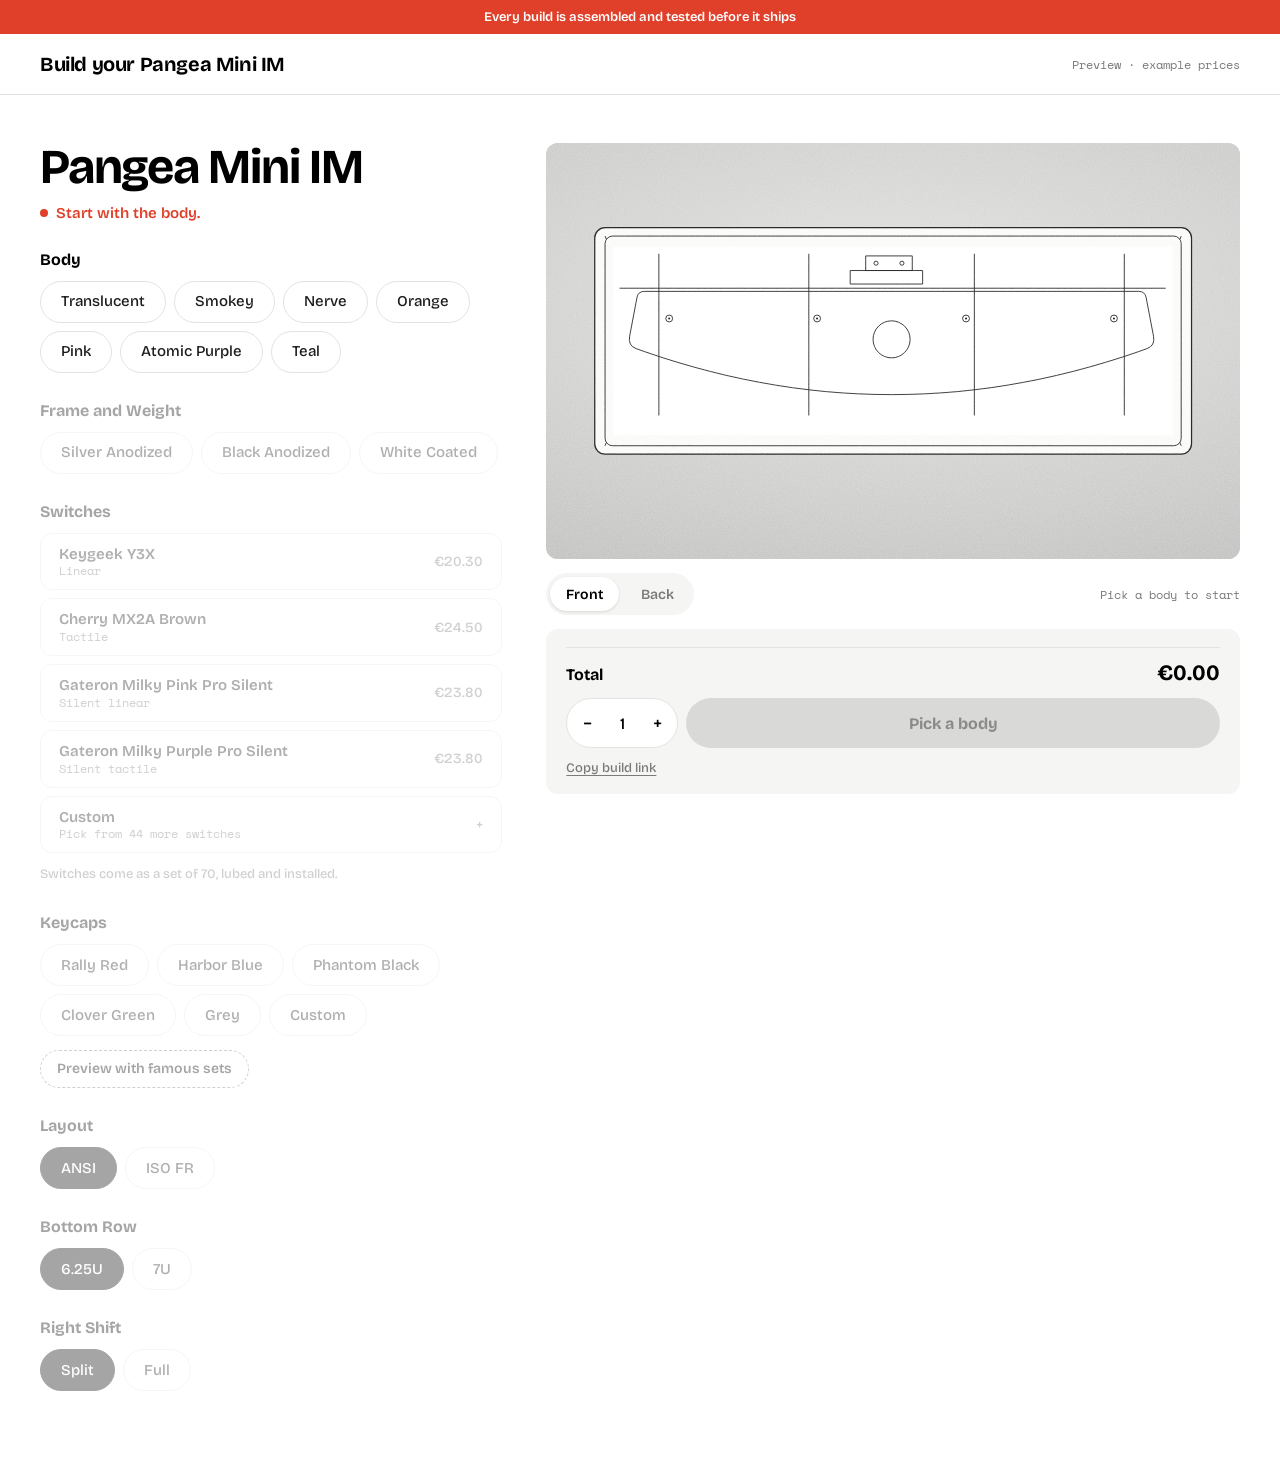
==== commit 58160926: "Let keycap renders be optional and set the starting layout renders.optional: ['keycaps'] leaves the " ====
--- a/demo/index.html
+++ b/demo/index.html
@@ -166,7 +166,8 @@
 .pc-lg-sub { font-family: var(--pc-key-font); font-size: 13px; font-weight: 800; }
 .pc-lg-glyph { font-family: var(--pc-key-font); font-size: 14px; }
 .pc-unit { font-size: 6px; font-weight: 700; letter-spacing: .02em; }
-.pc-layers { position: relative; width: 100%; height: 100%; }
+.pc-layers { position: relative; width: 100%; height: 100%; isolation: isolate; }
+.pc-layers.is-next { position: absolute; inset: 0; }
 .pc-layers img { position: absolute; inset: 0; width: 100%; height: 100%; object-fit: contain; mix-blend-mode: normal; }
 .pc-layers img.pc-loading { visibility: hidden; }
 .pc-canvas.is-render { padding: 0; background: #cfcfcf; }
@@ -174,7 +175,8 @@
 .pc-stage-foot { display: flex; justify-content: space-between; align-items: center; gap: 16px; flex-wrap: wrap; padding: 14px 0; }
 .pc-views { display: flex; gap: 6px; padding: 4px; background: var(--pc-soft); border-radius: 999px; }
 .pc-view { min-height: 34px; padding: 5px 16px; border: 0; border-radius: 999px; background: none; font: inherit; font-size: 14px; font-weight: 600; color: var(--pc-muted); cursor: pointer; }
-.pc-view:hover { color: var(--pc-ink); }
+.pc-view:hover:not(:disabled) { color: var(--pc-ink); }
+.pc-view:disabled { opacity: .4; cursor: not-allowed; }
 .pc-view.is-on { background: var(--pc-bg); color: var(--pc-ink); box-shadow: 0 1px 3px rgba(0,0,0,.12); }
 .pc-modtoggle { display: flex; gap: 4px; padding: 4px; background: var(--pc-soft); border-radius: 999px; }
 .pc-modtoggle[hidden] { display: none; }
@@ -216,7 +218,7 @@
 <div class="top"><div class="top-in"><strong>Build your Pangea Mini IM</strong><span>Preview · example prices</span></div></div>
 <main class="wrap">
   <div data-pangea-configurator>
-    <script type="application/json" data-pc-config>{"title": "Pangea Mini IM", "kitLabel": "Pangea Mini IM", "switchNote": "Switches come as a set of 70, lubed and installed.", "currency": "EUR", "locale": "en-IE", "root": "/", "syncUrl": false, "demo": true, "showPresets": true, "grain": 35, "shareBase": "https://your-store.com/products/pangea-mini-im", "customKeycapImage": null, "kit": {"title": "Pangea Mini IM", "variants": [{"id": 880001, "title": "Translucent / Silver Anodized", "options": ["Translucent", "Silver Anodized"], "price": 24900, "available": true}, {"id": 880002, "title": "Translucent / Black Anodized", "options": ["Translucent", "Black Anodized"], "price": 24900, "available": true}, {"id": 880003, "title": "Translucent / White Coated", "options": ["Translucent", "White Coated"], "price": 24900, "available": true}, {"id": 880004, "title": "Smokey / Silver Anodized", "options": ["Smokey", "Silver Anodized"], "price": 24900, "available": true}, {"id": 880005, "title": "Smokey / Black Anodized", "options": ["Smokey", "Black Anodized"], "price": 24900, "available": true}, {"id": 880006, "title": "Smokey / White Coated", "options": ["Smokey", "White Coated"], "price": 24900, "available": true}, {"id": 880007, "title": "Nerve / Silver Anodized", "options": ["Nerve", "Silver Anodized"], "price": 24900, "available": true}, {"id": 880008, "title": "Nerve / Black Anodized", "options": ["Nerve", "Black Anodized"], "price": 24900, "available": true}, {"id": 880009, "title": "Nerve / White Coated", "options": ["Nerve", "White Coated"], "price": 24900, "available": true}, {"id": 880010, "title": "Orange / Silver Anodized", "options": ["Orange", "Silver Anodized"], "price": 24900, "available": true}, {"id": 880011, "title": "Orange / Black Anodized", "options": ["Orange", "Black Anodized"], "price": 24900, "available": true}, {"id": 880012, "title": "Orange / White Coated", "options": ["Orange", "White Coated"], "price": 24900, "available": true}, {"id": 880013, "title": "Pink / Silver Anodized", "options": ["Pink", "Silver Anodized"], "price": 24900, "available": true}, {"id": 880014, "title": "Pink / Black Anodized", "options": ["Pink", "Black Anodized"], "price": 24900, "available": true}, {"id": 880015, "title": "Pink / White Coated", "options": ["Pink", "White Coated"], "price": 24900, "available": true}, {"id": 880016, "title": "Atomic Purple / Silver Anodized", "options": ["Atomic Purple", "Silver Anodized"], "price": 24900, "available": true}, {"id": 880017, "title": "Atomic Purple / Black Anodized", "options": ["Atomic Purple", "Black Anodized"], "price": 24900, "available": true}, {"id": 880018, "title": "Atomic Purple / White Coated", "options": ["Atomic Purple", "White Coated"], "price": 24900, "available": true}, {"id": 880019, "title": "Teal / Silver Anodized", "options": ["Teal", "Silver Anodized"], "price": 24900, "available": true}, {"id": 880020, "title": "Teal / Black Anodized", "options": ["Teal", "Black Anodized"], "price": 24900, "available": true}, {"id": 880021, "title": "Teal / White Coated", "options": ["Teal", "White Coated"], "price": 24900, "available": true}]}, "assembly": {"id": 880078, "title": "Assembly", "price": 4500, "available": true}, "blocks": [{"type": "stock_kit", "preset": "gmk-wob3", "variant": {"id": 880079, "price": 15900, "available": true}}, {"type": "stock_kit", "preset": "gmk-dolch", "variant": {"id": 880080, "price": 16900, "available": true}}, {"type": "stock_kit", "preset": "swg-prepress", "variant": {"id": 880081, "price": 11900, "available": true}}, {"type": "stock_kit", "preset": "swg-beige", "variant": {"id": 880082, "price": 10900, "available": true}}, {"type": "case_color", "name": "Translucent", "hex": "#e6e9ec", "translucent": true, "img": {}}, {"type": "case_color", "name": "Smokey", "hex": "#2a2b2f", "translucent": true, "img": {}}, {"type": "case_color", "name": "Nerve", "hex": "#c6d61b", "translucent": true, "img": {}}, {"type": "case_color", "name": "Orange", "hex": "#f07c10", "translucent": true, "img": {}}, {"type": "case_color", "name": "Pink", "hex": "#ef93b8", "translucent": true, "img": {}}, {"type": "case_color", "name": "Atomic Purple", "hex": "#4b26c9", "translucent": true, "img": {}}, {"type": "case_color", "name": "Teal", "hex": "#0fa3a3", "translucent": true, "img": {}}, {"type": "frame", "name": "Silver Anodized", "hex": "#c4c6c9"}, {"type": "frame", "name": "Black Anodized", "hex": "#2e2f32"}, {"type": "frame", "name": "White Coated", "hex": "#ecebe6"}, {"type": "switch", "name": "Keygeek Y3X", "switch_type": "linear", "note": "", "housing": "#ececec", "stem": "#2a2a2c", "premade": true, "variant": {"id": 880022, "price": 2030, "available": true}}, {"type": "switch", "name": "Cherry MX2A Brown", "switch_type": "tactile", "note": "", "housing": "#1c1c1e", "stem": "#6b3a22", "premade": true, "variant": {"id": 880023, "price": 2450, "available": true}}, {"type": "switch", "name": "Gateron Milky Pink Pro Silent", "switch_type": "silent", "note": "", "housing": "#efeadb", "stem": "#f2b0c4", "premade": true, "variant": {"id": 880024, "price": 2380, "available": true}}, {"type": "switch", "name": "Gateron Milky Purple Pro Silent", "switch_type": "silent-tactile", "note": "", "housing": "#efeadb", "stem": "#b98ae0", "premade": true, "variant": {"id": 880025, "price": 2380, "available": true}}, {"type": "switch", "name": "Keygeek Y3", "switch_type": "linear", "note": "", "housing": "#1c1c1e", "stem": "#e8dcb8", "premade": false, "variant": {"id": 880026, "price": 2030, "available": true}}, {"type": "switch", "name": "SW x Keygeek Shake", "switch_type": "linear", "note": "", "housing": "#a8a8ac", "stem": "#f2f2f2", "premade": false, "variant": {"id": 880027, "price": 2100, "available": true}}, {"type": "switch", "name": "Keygeek T2", "switch_type": "linear", "note": "", "housing": "#7fd4d6", "stem": "#f2f2f2", "premade": false, "variant": {"id": 880028, "price": 2450, "available": true}}, {"type": "switch", "name": "Keygeek Ash", "switch_type": "linear", "note": "", "housing": "#e8e6e2", "stem": "#6a5a50", "premade": false, "variant": {"id": 880029, "price": 2450, "available": true}}, {"type": "switch", "name": "Cherry MX2A Black", "switch_type": "linear", "note": "", "housing": "#1c1c1e", "stem": "#3a3a3d", "premade": false, "variant": {"id": 880030, "price": 2450, "available": true}}, {"type": "switch", "name": "Gateron Smoothie Strawberry", "switch_type": "linear", "note": "", "housing": "#e2c6c6", "stem": "#f0dcdc", "premade": false, "variant": {"id": 880031, "price": 2520, "available": true}}, {"type": "switch", "name": "Gateron Smoothie White", "switch_type": "linear", "note": "", "housing": "#d9d4c8", "stem": "#efe9da", "premade": false, "variant": {"id": 880032, "price": 2590, "available": true}}, {"type": "switch", "name": "SW Cocoblack", "switch_type": "linear", "note": "", "housing": "#1c1c1e", "stem": "#2e2e30", "premade": false, "variant": {"id": 880033, "price": 2590, "available": true}}, {"type": "switch", "name": "Gateron Milky Yellow Pro", "switch_type": "linear", "note": "", "housing": "#efeadb", "stem": "#f2c230", "premade": false, "variant": {"id": 880034, "price": 2590, "available": true}}, {"type": "switch", "name": "SWK Cheddar", "switch_type": "linear", "note": "", "housing": "#f6f2ea", "stem": "#f0a020", "premade": false, "variant": {"id": 880035, "price": 2800, "available": true}}, {"type": "switch", "name": "HMX Egg Yolk", "switch_type": "linear", "note": "", "housing": "#f5b04a", "stem": "#d8d8d0", "premade": false, "variant": {"id": 880036, "price": 2940, "available": true}}, {"type": "switch", "name": "Cherry MX2A Nixies", "switch_type": "linear", "note": "", "housing": "#e8e8ea", "stem": "#2a2a2c", "premade": false, "variant": {"id": 880037, "price": 2940, "available": true}}, {"type": "switch", "name": "Sillyworks x HMX Sonja", "switch_type": "linear", "note": "", "housing": "#e04040", "stem": "#f0e6dc", "premade": false, "variant": {"id": 880038, "price": 2975, "available": true}}, {"type": "switch", "name": "Sillyworks x HMX Sonja HC", "switch_type": "linear", "note": "", "housing": "#f0e6dc", "stem": "#d8282a", "premade": false, "variant": {"id": 880039, "price": 2975, "available": true}}, {"type": "switch", "name": "Sillyworks Hyacinth", "switch_type": "linear", "note": "", "housing": "#a690e0", "stem": "#c8f0d0", "premade": false, "variant": {"id": 880040, "price": 3150, "available": true}}, {"type": "switch", "name": "Wuque WS Big Lucky", "switch_type": "linear", "note": "", "housing": "#f2d8e0", "stem": "#e8f0c8", "premade": false, "variant": {"id": 880041, "price": 3500, "available": true}}, {"type": "switch", "name": "Gateron x Bowl L'Orange", "switch_type": "linear", "note": "", "housing": "#f0723a", "stem": "#ecd2b4", "premade": false, "variant": {"id": 880042, "price": 3500, "available": true}}, {"type": "switch", "name": "Geon Raw Zero", "switch_type": "linear", "note": "", "housing": "#eef0f2", "stem": "#dfe2e6", "premade": false, "variant": {"id": 880043, "price": 3850, "available": true}}, {"type": "switch", "name": "Gateron Oil King", "switch_type": "linear", "note": "", "housing": "#1c1c1e", "stem": "#3a3a3d", "premade": false, "variant": {"id": 880044, "price": 4340, "available": true}}, {"type": "switch", "name": "Gazzew Boba LT RGB", "switch_type": "linear", "note": "", "housing": "#ddd0ee", "stem": "#6b3fb0", "premade": false, "variant": {"id": 880045, "price": 4550, "available": true}}, {"type": "switch", "name": "SW x Gateron Onyx", "switch_type": "linear", "note": "", "housing": "#222224", "stem": "#5a4a40", "premade": false, "variant": {"id": 880046, "price": 5250, "available": true}}, {"type": "switch", "name": "Wingtree Torrero Light", "switch_type": "tactile", "note": "", "housing": "#6a4a30", "stem": "#f2c020", "premade": false, "variant": {"id": 880047, "price": 2625, "available": true}}, {"type": "switch", "name": "HMX Saru V2", "switch_type": "tactile", "note": "", "housing": "#f0d8cc", "stem": "#e65a3a", "premade": false, "variant": {"id": 880048, "price": 2730, "available": true}}, {"type": "switch", "name": "Gateron Smoothie Banana", "switch_type": "tactile", "note": "", "housing": "#ece3c0", "stem": "#f6efd6", "premade": false, "variant": {"id": 880049, "price": 2730, "available": true}}, {"type": "switch", "name": "Gateron Chocolate Smoothie", "switch_type": "tactile", "note": "", "housing": "#8a6a55", "stem": "#d9cfc4", "premade": false, "variant": {"id": 880050, "price": 2765, "available": true}}, {"type": "switch", "name": "HMX Bruise", "switch_type": "tactile", "note": "", "housing": "#f2c4d8", "stem": "#eadfcc", "premade": false, "variant": {"id": 880051, "price": 3010, "available": true}}, {"type": "switch", "name": "HMX Bleed", "switch_type": "tactile", "note": "", "housing": "#f06a50", "stem": "#eadfcc", "premade": false, "variant": {"id": 880052, "price": 3010, "available": true}}, {"type": "switch", "name": "HMX Firecracker", "switch_type": "tactile", "note": "", "housing": "#f2f2f6", "stem": "#e02a3a", "premade": false, "variant": {"id": 880053, "price": 3010, "available": true}}, {"type": "switch", "name": "HMX LongJing S", "switch_type": "tactile", "note": "", "housing": "#1c1c1e", "stem": "#a8e6c0", "premade": false, "variant": {"id": 880054, "price": 3045, "available": true}}, {"type": "switch", "name": "SW x Haimu MP", "switch_type": "tactile", "note": "", "housing": "#1c1c1e", "stem": "#e8e8e8", "premade": false, "variant": {"id": 880055, "price": 3360, "available": true}}, {"type": "switch", "name": "TTC Bluish White", "switch_type": "tactile", "note": "", "housing": "#c8eef2", "stem": "#b8e6ee", "premade": false, "variant": {"id": 880056, "price": 4130, "available": true}}, {"type": "switch", "name": "Sillyworks x Gateron Type R", "switch_type": "tactile", "note": "", "housing": "#c41e30", "stem": "#e04050", "premade": false, "variant": {"id": 880057, "price": 4200, "available": true}}, {"type": "switch", "name": "Gazzew U4T", "switch_type": "tactile", "note": "", "housing": "#f2efe8", "stem": "#f0a020", "premade": false, "variant": {"id": 880058, "price": 4550, "available": true}}, {"type": "switch", "name": "Gazzew Boba U4T", "switch_type": "tactile", "note": "", "housing": "#1c1c1e", "stem": "#f0a020", "premade": false, "variant": {"id": 880059, "price": 4550, "available": true}}, {"type": "switch", "name": "Gateron Baby Kangaroo 2.0", "switch_type": "tactile", "note": "", "housing": "#eef3ea", "stem": "#8fe0b0", "premade": false, "variant": {"id": 880060, "price": 4550, "available": true}}, {"type": "switch", "name": "Gateron Lanes", "switch_type": "tactile", "note": "", "housing": "#1d2340", "stem": "#c8b48a", "premade": false, "variant": {"id": 880061, "price": 4865, "available": true}}, {"type": "switch", "name": "Gateron Mint Smoothie Silent", "switch_type": "silent", "note": "", "housing": "#9fe0cc", "stem": "#c9f0e4", "premade": false, "variant": {"id": 880062, "price": 2765, "available": true}}, {"type": "switch", "name": "SW Kunzite Silent", "switch_type": "silent", "note": "", "housing": "#c8b8d8", "stem": "#e8dff0", "premade": false, "variant": {"id": 880063, "price": 2800, "available": true}}, {"type": "switch", "name": "TTC Frozen Silent V2", "switch_type": "silent", "note": "", "housing": "#f0f2f4", "stem": "#e6eaee", "premade": false, "variant": {"id": 880064, "price": 4130, "available": true}}, {"type": "switch", "name": "HMX Blue Star Silent", "switch_type": "silent-tactile", "note": "", "housing": "#f0f2f4", "stem": "#6fd0d0", "premade": false, "variant": {"id": 880065, "price": 2660, "available": true}}, {"type": "switch", "name": "Gateron Smoothie Grape Silent", "switch_type": "silent-tactile", "note": "", "housing": "#b496d8", "stem": "#d2bff0", "premade": false, "variant": {"id": 880066, "price": 3430, "available": true}}, {"type": "switch", "name": "TTC Bluish White V2 Silent", "switch_type": "silent-tactile", "note": "", "housing": "#c8eef2", "stem": "#b8e6ee", "premade": false, "variant": {"id": 880067, "price": 4130, "available": true}}, {"type": "switch", "name": "Lichicx Raw Silent", "switch_type": "silent-tactile", "note": "", "housing": "#f2f2f0", "stem": "#e2e2dc", "premade": false, "variant": {"id": 880068, "price": 4550, "available": true}}, {"type": "switch", "name": "Gateron Oil King Purple Silent", "switch_type": "silent-tactile", "note": "", "housing": "#1c1c1e", "stem": "#b98ae0", "premade": false, "variant": {"id": 880069, "price": 4830, "available": true}}, {"type": "keycap", "name": "Rally Red", "custom": false, "alpha": "#a8262a", "mod": "#a8262a", "accent": "#a8262a", "legend": "#f6f6f1", "variants": [{"id": 880070, "title": "ANSI", "price": 3900, "available": true}, {"id": 880071, "title": "ISO FR", "price": 3900, "available": true}], "img": {}}, {"type": "keycap", "name": "Harbor Blue", "custom": false, "alpha": "#226a88", "mod": "#226a88", "accent": "#226a88", "legend": "#f6f6f1", "variants": [{"id": 880072, "title": "ANSI", "price": 3900, "available": true}, {"id": 880073, "title": "ISO FR", "price": 3900, "available": true}], "img": {}}, {"type": "keycap", "name": "Phantom Black", "custom": false, "alpha": "#2b2b2b", "mod": "#2b2b2b", "accent": "#2b2b2b", "legend": "#f6f6f1", "variants": [{"id": 880074, "title": "ANSI", "price": 3900, "available": true}, {"id": 880075, "title": "ISO FR", "price": 3900, "available": true}], "img": {}}, {"type": "keycap", "name": "Clover Green", "custom": false, "alpha": "#1d5e39", "mod": "#1d5e39", "accent": "#1d5e39", "legend": "#f6f6f1", "variants": [{"id": 880076, "title": "ANSI", "price": 3900, "available": true}, {"id": 880077, "title": "ISO FR", "price": 3900, "available": true}], "img": {}}, {"type": "keycap", "name": "Custom", "custom": true, "alpha": "#dcdcd6", "mod": "#cfcfc8", "accent": "#cfcfc8", "variants": [], "img": {}}]}</script>
+    <script type="application/json" data-pc-config>{"title": "Pangea Mini IM", "kitLabel": "Pangea Mini IM", "switchNote": "Switches come as a set of 70, lubed and installed.", "currency": "EUR", "locale": "en-IE", "root": "/", "syncUrl": false, "demo": true, "showPresets": true, "grain": 35, "shareBase": "https://your-store.com/products/pangea-mini-im", "customKeycapImage": null, "kit": {"title": "Pangea Mini IM", "variants": [{"id": 880001, "title": "Translucent / Silver Anodized", "options": ["Translucent", "Silver Anodized"], "price": 24900, "available": true}, {"id": 880002, "title": "Translucent / Black Anodized", "options": ["Translucent", "Black Anodized"], "price": 24900, "available": true}, {"id": 880003, "title": "Translucent / White Coated", "options": ["Translucent", "White Coated"], "price": 24900, "available": true}, {"id": 880004, "title": "Smokey / Silver Anodized", "options": ["Smokey", "Silver Anodized"], "price": 24900, "available": true}, {"id": 880005, "title": "Smokey / Black Anodized", "options": ["Smokey", "Black Anodized"], "price": 24900, "available": true}, {"id": 880006, "title": "Smokey / White Coated", "options": ["Smokey", "White Coated"], "price": 24900, "available": true}, {"id": 880007, "title": "Nerve / Silver Anodized", "options": ["Nerve", "Silver Anodized"], "price": 24900, "available": true}, {"id": 880008, "title": "Nerve / Black Anodized", "options": ["Nerve", "Black Anodized"], "price": 24900, "available": true}, {"id": 880009, "title": "Nerve / White Coated", "options": ["Nerve", "White Coated"], "price": 24900, "available": true}, {"id": 880010, "title": "Orange / Silver Anodized", "options": ["Orange", "Silver Anodized"], "price": 24900, "available": true}, {"id": 880011, "title": "Orange / Black Anodized", "options": ["Orange", "Black Anodized"], "price": 24900, "available": true}, {"id": 880012, "title": "Orange / White Coated", "options": ["Orange", "White Coated"], "price": 24900, "available": true}, {"id": 880013, "title": "Pink / Silver Anodized", "options": ["Pink", "Silver Anodized"], "price": 24900, "available": true}, {"id": 880014, "title": "Pink / Black Anodized", "options": ["Pink", "Black Anodized"], "price": 24900, "available": true}, {"id": 880015, "title": "Pink / White Coated", "options": ["Pink", "White Coated"], "price": 24900, "available": true}, {"id": 880016, "title": "Atomic Purple / Silver Anodized", "options": ["Atomic Purple", "Silver Anodized"], "price": 24900, "available": true}, {"id": 880017, "title": "Atomic Purple / Black Anodized", "options": ["Atomic Purple", "Black Anodized"], "price": 24900, "available": true}, {"id": 880018, "title": "Atomic Purple / White Coated", "options": ["Atomic Purple", "White Coated"], "price": 24900, "available": true}, {"id": 880019, "title": "Teal / Silver Anodized", "options": ["Teal", "Silver Anodized"], "price": 24900, "available": true}, {"id": 880020, "title": "Teal / Black Anodized", "options": ["Teal", "Black Anodized"], "price": 24900, "available": true}, {"id": 880021, "title": "Teal / White Coated", "options": ["Teal", "White Coated"], "price": 24900, "available": true}]}, "assembly": {"id": 880080, "title": "Assembly", "price": 4500, "available": true}, "blocks": [{"type": "stock_kit", "preset": "gmk-wob3", "variant": {"id": 880081, "price": 15900, "available": true}}, {"type": "stock_kit", "preset": "gmk-dolch", "variant": {"id": 880082, "price": 16900, "available": true}}, {"type": "stock_kit", "preset": "swg-prepress", "variant": {"id": 880083, "price": 11900, "available": true}}, {"type": "stock_kit", "preset": "swg-beige", "variant": {"id": 880084, "price": 10900, "available": true}}, {"type": "case_color", "name": "Translucent", "hex": "#e6e9ec", "translucent": true, "img": {}}, {"type": "case_color", "name": "Smokey", "hex": "#2a2b2f", "translucent": true, "img": {}}, {"type": "case_color", "name": "Nerve", "hex": "#c6d61b", "translucent": true, "img": {}}, {"type": "case_color", "name": "Orange", "hex": "#f07c10", "translucent": true, "img": {}}, {"type": "case_color", "name": "Pink", "hex": "#ef93b8", "translucent": true, "img": {}}, {"type": "case_color", "name": "Atomic Purple", "hex": "#4b26c9", "translucent": true, "img": {}}, {"type": "case_color", "name": "Teal", "hex": "#0fa3a3", "translucent": true, "img": {}}, {"type": "frame", "name": "Silver Anodized", "hex": "#c4c6c9"}, {"type": "frame", "name": "Black Anodized", "hex": "#2e2f32"}, {"type": "frame", "name": "White Coated", "hex": "#ecebe6"}, {"type": "switch", "name": "Keygeek Y3X", "switch_type": "linear", "note": "", "housing": "#ececec", "stem": "#2a2a2c", "premade": true, "variant": {"id": 880022, "price": 2030, "available": true}}, {"type": "switch", "name": "Cherry MX2A Brown", "switch_type": "tactile", "note": "", "housing": "#1c1c1e", "stem": "#6b3a22", "premade": true, "variant": {"id": 880023, "price": 2450, "available": true}}, {"type": "switch", "name": "Gateron Milky Pink Pro Silent", "switch_type": "silent", "note": "", "housing": "#efeadb", "stem": "#f2b0c4", "premade": true, "variant": {"id": 880024, "price": 2380, "available": true}}, {"type": "switch", "name": "Gateron Milky Purple Pro Silent", "switch_type": "silent-tactile", "note": "", "housing": "#efeadb", "stem": "#b98ae0", "premade": true, "variant": {"id": 880025, "price": 2380, "available": true}}, {"type": "switch", "name": "Keygeek Y3", "switch_type": "linear", "note": "", "housing": "#1c1c1e", "stem": "#e8dcb8", "premade": false, "variant": {"id": 880026, "price": 2030, "available": true}}, {"type": "switch", "name": "SW x Keygeek Shake", "switch_type": "linear", "note": "", "housing": "#a8a8ac", "stem": "#f2f2f2", "premade": false, "variant": {"id": 880027, "price": 2100, "available": true}}, {"type": "switch", "name": "Keygeek T2", "switch_type": "linear", "note": "", "housing": "#7fd4d6", "stem": "#f2f2f2", "premade": false, "variant": {"id": 880028, "price": 2450, "available": true}}, {"type": "switch", "name": "Keygeek Ash", "switch_type": "linear", "note": "", "housing": "#e8e6e2", "stem": "#6a5a50", "premade": false, "variant": {"id": 880029, "price": 2450, "available": true}}, {"type": "switch", "name": "Cherry MX2A Black", "switch_type": "linear", "note": "", "housing": "#1c1c1e", "stem": "#3a3a3d", "premade": false, "variant": {"id": 880030, "price": 2450, "available": true}}, {"type": "switch", "name": "Gateron Smoothie Strawberry", "switch_type": "linear", "note": "", "housing": "#e2c6c6", "stem": "#f0dcdc", "premade": false, "variant": {"id": 880031, "price": 2520, "available": true}}, {"type": "switch", "name": "Gateron Smoothie White", "switch_type": "linear", "note": "", "housing": "#d9d4c8", "stem": "#efe9da", "premade": false, "variant": {"id": 880032, "price": 2590, "available": true}}, {"type": "switch", "name": "SW Cocoblack", "switch_type": "linear", "note": "", "housing": "#1c1c1e", "stem": "#2e2e30", "premade": false, "variant": {"id": 880033, "price": 2590, "available": true}}, {"type": "switch", "name": "Gateron Milky Yellow Pro", "switch_type": "linear", "note": "", "housing": "#efeadb", "stem": "#f2c230", "premade": false, "variant": {"id": 880034, "price": 2590, "available": true}}, {"type": "switch", "name": "SWK Cheddar", "switch_type": "linear", "note": "", "housing": "#f6f2ea", "stem": "#f0a020", "premade": false, "variant": {"id": 880035, "price": 2800, "available": true}}, {"type": "switch", "name": "HMX Egg Yolk", "switch_type": "linear", "note": "", "housing": "#f5b04a", "stem": "#d8d8d0", "premade": false, "variant": {"id": 880036, "price": 2940, "available": true}}, {"type": "switch", "name": "Cherry MX2A Nixies", "switch_type": "linear", "note": "", "housing": "#e8e8ea", "stem": "#2a2a2c", "premade": false, "variant": {"id": 880037, "price": 2940, "available": true}}, {"type": "switch", "name": "Sillyworks x HMX Sonja", "switch_type": "linear", "note": "", "housing": "#e04040", "stem": "#f0e6dc", "premade": false, "variant": {"id": 880038, "price": 2975, "available": true}}, {"type": "switch", "name": "Sillyworks x HMX Sonja HC", "switch_type": "linear", "note": "", "housing": "#f0e6dc", "stem": "#d8282a", "premade": false, "variant": {"id": 880039, "price": 2975, "available": true}}, {"type": "switch", "name": "Sillyworks Hyacinth", "switch_type": "linear", "note": "", "housing": "#a690e0", "stem": "#c8f0d0", "premade": false, "variant": {"id": 880040, "price": 3150, "available": true}}, {"type": "switch", "name": "Wuque WS Big Lucky", "switch_type": "linear", "note": "", "housing": "#f2d8e0", "stem": "#e8f0c8", "premade": false, "variant": {"id": 880041, "price": 3500, "available": true}}, {"type": "switch", "name": "Gateron x Bowl L'Orange", "switch_type": "linear", "note": "", "housing": "#f0723a", "stem": "#ecd2b4", "premade": false, "variant": {"id": 880042, "price": 3500, "available": true}}, {"type": "switch", "name": "Geon Raw Zero", "switch_type": "linear", "note": "", "housing": "#eef0f2", "stem": "#dfe2e6", "premade": false, "variant": {"id": 880043, "price": 3850, "available": true}}, {"type": "switch", "name": "Gateron Oil King", "switch_type": "linear", "note": "", "housing": "#1c1c1e", "stem": "#3a3a3d", "premade": false, "variant": {"id": 880044, "price": 4340, "available": true}}, {"type": "switch", "name": "Gazzew Boba LT RGB", "switch_type": "linear", "note": "", "housing": "#ddd0ee", "stem": "#6b3fb0", "premade": false, "variant": {"id": 880045, "price": 4550, "available": true}}, {"type": "switch", "name": "SW x Gateron Onyx", "switch_type": "linear", "note": "", "housing": "#222224", "stem": "#5a4a40", "premade": false, "variant": {"id": 880046, "price": 5250, "available": true}}, {"type": "switch", "name": "Wingtree Torrero Light", "switch_type": "tactile", "note": "", "housing": "#6a4a30", "stem": "#f2c020", "premade": false, "variant": {"id": 880047, "price": 2625, "available": true}}, {"type": "switch", "name": "HMX Saru V2", "switch_type": "tactile", "note": "", "housing": "#f0d8cc", "stem": "#e65a3a", "premade": false, "variant": {"id": 880048, "price": 2730, "available": true}}, {"type": "switch", "name": "Gateron Smoothie Banana", "switch_type": "tactile", "note": "", "housing": "#ece3c0", "stem": "#f6efd6", "premade": false, "variant": {"id": 880049, "price": 2730, "available": true}}, {"type": "switch", "name": "Gateron Chocolate Smoothie", "switch_type": "tactile", "note": "", "housing": "#8a6a55", "stem": "#d9cfc4", "premade": false, "variant": {"id": 880050, "price": 2765, "available": true}}, {"type": "switch", "name": "HMX Bruise", "switch_type": "tactile", "note": "", "housing": "#f2c4d8", "stem": "#eadfcc", "premade": false, "variant": {"id": 880051, "price": 3010, "available": true}}, {"type": "switch", "name": "HMX Bleed", "switch_type": "tactile", "note": "", "housing": "#f06a50", "stem": "#eadfcc", "premade": false, "variant": {"id": 880052, "price": 3010, "available": true}}, {"type": "switch", "name": "HMX Firecracker", "switch_type": "tactile", "note": "", "housing": "#f2f2f6", "stem": "#e02a3a", "premade": false, "variant": {"id": 880053, "price": 3010, "available": true}}, {"type": "switch", "name": "HMX LongJing S", "switch_type": "tactile", "note": "", "housing": "#1c1c1e", "stem": "#a8e6c0", "premade": false, "variant": {"id": 880054, "price": 3045, "available": true}}, {"type": "switch", "name": "SW x Haimu MP", "switch_type": "tactile", "note": "", "housing": "#1c1c1e", "stem": "#e8e8e8", "premade": false, "variant": {"id": 880055, "price": 3360, "available": true}}, {"type": "switch", "name": "TTC Bluish White", "switch_type": "tactile", "note": "", "housing": "#c8eef2", "stem": "#b8e6ee", "premade": false, "variant": {"id": 880056, "price": 4130, "available": true}}, {"type": "switch", "name": "Sillyworks x Gateron Type R", "switch_type": "tactile", "note": "", "housing": "#c41e30", "stem": "#e04050", "premade": false, "variant": {"id": 880057, "price": 4200, "available": true}}, {"type": "switch", "name": "Gazzew U4T", "switch_type": "tactile", "note": "", "housing": "#f2efe8", "stem": "#f0a020", "premade": false, "variant": {"id": 880058, "price": 4550, "available": true}}, {"type": "switch", "name": "Gazzew Boba U4T", "switch_type": "tactile", "note": "", "housing": "#1c1c1e", "stem": "#f0a020", "premade": false, "variant": {"id": 880059, "price": 4550, "available": true}}, {"type": "switch", "name": "Gateron Baby Kangaroo 2.0", "switch_type": "tactile", "note": "", "housing": "#eef3ea", "stem": "#8fe0b0", "premade": false, "variant": {"id": 880060, "price": 4550, "available": true}}, {"type": "switch", "name": "Gateron Lanes", "switch_type": "tactile", "note": "", "housing": "#1d2340", "stem": "#c8b48a", "premade": false, "variant": {"id": 880061, "price": 4865, "available": true}}, {"type": "switch", "name": "Gateron Mint Smoothie Silent", "switch_type": "silent", "note": "", "housing": "#9fe0cc", "stem": "#c9f0e4", "premade": false, "variant": {"id": 880062, "price": 2765, "available": true}}, {"type": "switch", "name": "SW Kunzite Silent", "switch_type": "silent", "note": "", "housing": "#c8b8d8", "stem": "#e8dff0", "premade": false, "variant": {"id": 880063, "price": 2800, "available": true}}, {"type": "switch", "name": "TTC Frozen Silent V2", "switch_type": "silent", "note": "", "housing": "#f0f2f4", "stem": "#e6eaee", "premade": false, "variant": {"id": 880064, "price": 4130, "available": true}}, {"type": "switch", "name": "HMX Blue Star Silent", "switch_type": "silent-tactile", "note": "", "housing": "#f0f2f4", "stem": "#6fd0d0", "premade": false, "variant": {"id": 880065, "price": 2660, "available": true}}, {"type": "switch", "name": "Gateron Smoothie Grape Silent", "switch_type": "silent-tactile", "note": "", "housing": "#b496d8", "stem": "#d2bff0", "premade": false, "variant": {"id": 880066, "price": 3430, "available": true}}, {"type": "switch", "name": "TTC Bluish White V2 Silent", "switch_type": "silent-tactile", "note": "", "housing": "#c8eef2", "stem": "#b8e6ee", "premade": false, "variant": {"id": 880067, "price": 4130, "available": true}}, {"type": "switch", "name": "Lichicx Raw Silent", "switch_type": "silent-tactile", "note": "", "housing": "#f2f2f0", "stem": "#e2e2dc", "premade": false, "variant": {"id": 880068, "price": 4550, "available": true}}, {"type": "switch", "name": "Gateron Oil King Purple Silent", "switch_type": "silent-tactile", "note": "", "housing": "#1c1c1e", "stem": "#b98ae0", "premade": false, "variant": {"id": 880069, "price": 4830, "available": true}}, {"type": "keycap", "name": "Rally Red", "custom": false, "alpha": "#a8262a", "mod": "#a8262a", "accent": "#a8262a", "legend": "#f6f6f1", "variants": [{"id": 880070, "title": "ANSI", "price": 3900, "available": true}, {"id": 880071, "title": "ISO FR", "price": 3900, "available": true}], "img": {}}, {"type": "keycap", "name": "Harbor Blue", "custom": false, "alpha": "#226a88", "mod": "#226a88", "accent": "#226a88", "legend": "#f6f6f1", "variants": [{"id": 880072, "title": "ANSI", "price": 3900, "available": true}, {"id": 880073, "title": "ISO FR", "price": 3900, "available": true}], "img": {}}, {"type": "keycap", "name": "Phantom Black", "custom": false, "alpha": "#2b2b2b", "mod": "#2b2b2b", "accent": "#2b2b2b", "legend": "#f6f6f1", "variants": [{"id": 880074, "title": "ANSI", "price": 3900, "available": true}, {"id": 880075, "title": "ISO FR", "price": 3900, "available": true}], "img": {}}, {"type": "keycap", "name": "Clover Green", "custom": false, "alpha": "#1d5e39", "mod": "#1d5e39", "accent": "#1d5e39", "legend": "#f6f6f1", "variants": [{"id": 880076, "title": "ANSI", "price": 3900, "available": true}, {"id": 880077, "title": "ISO FR", "price": 3900, "available": true}], "img": {}}, {"type": "keycap", "name": "Grey", "custom": false, "alpha": "#a2a2a2", "mod": "#a2a2a2", "accent": "#a2a2a2", "legend": "#f6f6f1", "variants": [{"id": 880078, "title": "ANSI", "price": 3900, "available": true}, {"id": 880079, "title": "ISO FR", "price": 3900, "available": true}], "img": {}}, {"type": "keycap", "name": "Custom", "custom": true, "alpha": "#dcdcd6", "mod": "#cfcfc8", "accent": "#cfcfc8", "variants": [], "img": {}}]}</script>
   </div>
 </main>
 
@@ -231,7 +233,7 @@
 </div>
 
 <script>
-  var NAMES = {"880001": "Pangea Mini IM, Translucent / Silver Anodized", "880002": "Pangea Mini IM, Translucent / Black Anodized", "880003": "Pangea Mini IM, Translucent / White Coated", "880004": "Pangea Mini IM, Smokey / Silver Anodized", "880005": "Pangea Mini IM, Smokey / Black Anodized", "880006": "Pangea Mini IM, Smokey / White Coated", "880007": "Pangea Mini IM, Nerve / Silver Anodized", "880008": "Pangea Mini IM, Nerve / Black Anodized", "880009": "Pangea Mini IM, Nerve / White Coated", "880010": "Pangea Mini IM, Orange / Silver Anodized", "880011": "Pangea Mini IM, Orange / Black Anodized", "880012": "Pangea Mini IM, Orange / White Coated", "880013": "Pangea Mini IM, Pink / Silver Anodized", "880014": "Pangea Mini IM, Pink / Black Anodized", "880015": "Pangea Mini IM, Pink / White Coated", "880016": "Pangea Mini IM, Atomic Purple / Silver Anodized", "880017": "Pangea Mini IM, Atomic Purple / Black Anodized", "880018": "Pangea Mini IM, Atomic Purple / White Coated", "880019": "Pangea Mini IM, Teal / Silver Anodized", "880020": "Pangea Mini IM, Teal / Black Anodized", "880021": "Pangea Mini IM, Teal / White Coated", "880022": "Keygeek Y3X x70", "880023": "Cherry MX2A Brown x70", "880024": "Gateron Milky Pink Pro Silent x70", "880025": "Gateron Milky Purple Pro Silent x70", "880026": "Keygeek Y3 x70", "880027": "SW x Keygeek Shake x70", "880028": "Keygeek T2 x70", "880029": "Keygeek Ash x70", "880030": "Cherry MX2A Black x70", "880031": "Gateron Smoothie Strawberry x70", "880032": "Gateron Smoothie White x70", "880033": "SW Cocoblack x70", "880034": "Gateron Milky Yellow Pro x70", "880035": "SWK Cheddar x70", "880036": "HMX Egg Yolk x70", "880037": "Cherry MX2A Nixies x70", "880038": "Sillyworks x HMX Sonja x70", "880039": "Sillyworks x HMX Sonja HC x70", "880040": "Sillyworks Hyacinth x70", "880041": "Wuque WS Big Lucky x70", "880042": "Gateron x Bowl L'Orange x70", "880043": "Geon Raw Zero x70", "880044": "Gateron Oil King x70", "880045": "Gazzew Boba LT RGB x70", "880046": "SW x Gateron Onyx x70", "880047": "Wingtree Torrero Light x70", "880048": "HMX Saru V2 x70", "880049": "Gateron Smoothie Banana x70", "880050": "Gateron Chocolate Smoothie x70", "880051": "HMX Bruise x70", "880052": "HMX Bleed x70", "880053": "HMX Firecracker x70", "880054": "HMX LongJing S x70", "880055": "SW x Haimu MP x70", "880056": "TTC Bluish White x70", "880057": "Sillyworks x Gateron Type R x70", "880058": "Gazzew U4T x70", "880059": "Gazzew Boba U4T x70", "880060": "Gateron Baby Kangaroo 2.0 x70", "880061": "Gateron Lanes x70", "880062": "Gateron Mint Smoothie Silent x70", "880063": "SW Kunzite Silent x70", "880064": "TTC Frozen Silent V2 x70", "880065": "HMX Blue Star Silent x70", "880066": "Gateron Smoothie Grape Silent x70", "880067": "TTC Bluish White V2 Silent x70", "880068": "Lichicx Raw Silent x70", "880069": "Gateron Oil King Purple Silent x70", "880070": "KAP Vella Rally Red, ANSI", "880071": "KAP Vella Rally Red, ISO FR", "880072": "KAP Vella Harbor Blue, ANSI", "880073": "KAP Vella Harbor Blue, ISO FR", "880074": "KAP Vella Phantom Black, ANSI", "880075": "KAP Vella Phantom Black, ISO FR", "880076": "KAP Vella Clover Green, ANSI", "880077": "KAP Vella Clover Green, ISO FR", "880078": "Assembly"}, PRICES = {"880001": 24900, "880002": 24900, "880003": 24900, "880004": 24900, "880005": 24900, "880006": 24900, "880007": 24900, "880008": 24900, "880009": 24900, "880010": 24900, "880011": 24900, "880012": 24900, "880013": 24900, "880014": 24900, "880015": 24900, "880016": 24900, "880017": 24900, "880018": 24900, "880019": 24900, "880020": 24900, "880021": 24900, "880022": 2030, "880023": 2450, "880024": 2380, "880025": 2380, "880026": 2030, "880027": 2100, "880028": 2450, "880029": 2450, "880030": 2450, "880031": 2520, "880032": 2590, "880033": 2590, "880034": 2590, "880035": 2800, "880036": 2940, "880037": 2940, "880038": 2975, "880039": 2975, "880040": 3150, "880041": 3500, "880042": 3500, "880043": 3850, "880044": 4340, "880045": 4550, "880046": 5250, "880047": 2625, "880048": 2730, "880049": 2730, "880050": 2765, "880051": 3010, "880052": 3010, "880053": 3010, "880054": 3045, "880055": 3360, "880056": 4130, "880057": 4200, "880058": 4550, "880059": 4550, "880060": 4550, "880061": 4865, "880062": 2765, "880063": 2800, "880064": 4130, "880065": 2660, "880066": 3430, "880067": 4130, "880068": 4550, "880069": 4830, "880070": 3900, "880071": 3900, "880072": 3900, "880073": 3900, "880074": 3900, "880075": 3900, "880076": 3900, "880077": 3900, "880078": 4500};
+  var NAMES = {"880001": "Pangea Mini IM, Translucent / Silver Anodized", "880002": "Pangea Mini IM, Translucent / Black Anodized", "880003": "Pangea Mini IM, Translucent / White Coated", "880004": "Pangea Mini IM, Smokey / Silver Anodized", "880005": "Pangea Mini IM, Smokey / Black Anodized", "880006": "Pangea Mini IM, Smokey / White Coated", "880007": "Pangea Mini IM, Nerve / Silver Anodized", "880008": "Pangea Mini IM, Nerve / Black Anodized", "880009": "Pangea Mini IM, Nerve / White Coated", "880010": "Pangea Mini IM, Orange / Silver Anodized", "880011": "Pangea Mini IM, Orange / Black Anodized", "880012": "Pangea Mini IM, Orange / White Coated", "880013": "Pangea Mini IM, Pink / Silver Anodized", "880014": "Pangea Mini IM, Pink / Black Anodized", "880015": "Pangea Mini IM, Pink / White Coated", "880016": "Pangea Mini IM, Atomic Purple / Silver Anodized", "880017": "Pangea Mini IM, Atomic Purple / Black Anodized", "880018": "Pangea Mini IM, Atomic Purple / White Coated", "880019": "Pangea Mini IM, Teal / Silver Anodized", "880020": "Pangea Mini IM, Teal / Black Anodized", "880021": "Pangea Mini IM, Teal / White Coated", "880022": "Keygeek Y3X x70", "880023": "Cherry MX2A Brown x70", "880024": "Gateron Milky Pink Pro Silent x70", "880025": "Gateron Milky Purple Pro Silent x70", "880026": "Keygeek Y3 x70", "880027": "SW x Keygeek Shake x70", "880028": "Keygeek T2 x70", "880029": "Keygeek Ash x70", "880030": "Cherry MX2A Black x70", "880031": "Gateron Smoothie Strawberry x70", "880032": "Gateron Smoothie White x70", "880033": "SW Cocoblack x70", "880034": "Gateron Milky Yellow Pro x70", "880035": "SWK Cheddar x70", "880036": "HMX Egg Yolk x70", "880037": "Cherry MX2A Nixies x70", "880038": "Sillyworks x HMX Sonja x70", "880039": "Sillyworks x HMX Sonja HC x70", "880040": "Sillyworks Hyacinth x70", "880041": "Wuque WS Big Lucky x70", "880042": "Gateron x Bowl L'Orange x70", "880043": "Geon Raw Zero x70", "880044": "Gateron Oil King x70", "880045": "Gazzew Boba LT RGB x70", "880046": "SW x Gateron Onyx x70", "880047": "Wingtree Torrero Light x70", "880048": "HMX Saru V2 x70", "880049": "Gateron Smoothie Banana x70", "880050": "Gateron Chocolate Smoothie x70", "880051": "HMX Bruise x70", "880052": "HMX Bleed x70", "880053": "HMX Firecracker x70", "880054": "HMX LongJing S x70", "880055": "SW x Haimu MP x70", "880056": "TTC Bluish White x70", "880057": "Sillyworks x Gateron Type R x70", "880058": "Gazzew U4T x70", "880059": "Gazzew Boba U4T x70", "880060": "Gateron Baby Kangaroo 2.0 x70", "880061": "Gateron Lanes x70", "880062": "Gateron Mint Smoothie Silent x70", "880063": "SW Kunzite Silent x70", "880064": "TTC Frozen Silent V2 x70", "880065": "HMX Blue Star Silent x70", "880066": "Gateron Smoothie Grape Silent x70", "880067": "TTC Bluish White V2 Silent x70", "880068": "Lichicx Raw Silent x70", "880069": "Gateron Oil King Purple Silent x70", "880070": "KAP Vella Rally Red, ANSI", "880071": "KAP Vella Rally Red, ISO FR", "880072": "KAP Vella Harbor Blue, ANSI", "880073": "KAP Vella Harbor Blue, ISO FR", "880074": "KAP Vella Phantom Black, ANSI", "880075": "KAP Vella Phantom Black, ISO FR", "880076": "KAP Vella Clover Green, ANSI", "880077": "KAP Vella Clover Green, ISO FR", "880078": "KAP Vella Grey, ANSI", "880079": "KAP Vella Grey, ISO FR", "880080": "Assembly"}, PRICES = {"880001": 24900, "880002": 24900, "880003": 24900, "880004": 24900, "880005": 24900, "880006": 24900, "880007": 24900, "880008": 24900, "880009": 24900, "880010": 24900, "880011": 24900, "880012": 24900, "880013": 24900, "880014": 24900, "880015": 24900, "880016": 24900, "880017": 24900, "880018": 24900, "880019": 24900, "880020": 24900, "880021": 24900, "880022": 2030, "880023": 2450, "880024": 2380, "880025": 2380, "880026": 2030, "880027": 2100, "880028": 2450, "880029": 2450, "880030": 2450, "880031": 2520, "880032": 2590, "880033": 2590, "880034": 2590, "880035": 2800, "880036": 2940, "880037": 2940, "880038": 2975, "880039": 2975, "880040": 3150, "880041": 3500, "880042": 3500, "880043": 3850, "880044": 4340, "880045": 4550, "880046": 5250, "880047": 2625, "880048": 2730, "880049": 2730, "880050": 2765, "880051": 3010, "880052": 3010, "880053": 3010, "880054": 3045, "880055": 3360, "880056": 4130, "880057": 4200, "880058": 4550, "880059": 4550, "880060": 4550, "880061": 4865, "880062": 2765, "880063": 2800, "880064": 4130, "880065": 2660, "880066": 3430, "880067": 4130, "880068": 4550, "880069": 4830, "880070": 3900, "880071": 3900, "880072": 3900, "880073": 3900, "880074": 3900, "880075": 3900, "880076": 3900, "880077": 3900, "880078": 3900, "880079": 3900, "880080": 4500};
   window.PangeaDemoCart = function (body, conf) {
     var fmt = conf.money, total = 0, esc = function (s) { return String(s).replace(/[&<>"]/g, function (c) { return { '&': '&amp;', '<': '&lt;', '>': '&gt;', '"': '&quot;' }[c]; }); };
     var items = body.items.slice().reverse();
@@ -388,7 +390,7 @@
     this.state = {
       kase: null, frame: this.frames.length ? null : 'none', sw: null, swMode: 'premade',
       kc: null,
-      lang: 'ansi', row: '625', shift: 'split', view: 'front', qty: 1, preview: null, customSet: null
+      lang: (cfg.layout || {}).lang || 'ansi', row: (cfg.layout || {}).row || '625', shift: (cfg.layout || {}).shift || 'split', view: 'front', qty: 1, preview: null, customSet: null
     };
     this.presetList = this.presets().map(function (p) { return Object.assign({ key: p.id }, p); });
     var stock = {}; (cfg.blocks || []).filter(function (b) { return b.type === 'stock_kit' && b.preset; }).forEach(function (b) { stock[b.preset] = b.variant || null; });
@@ -593,7 +595,11 @@
   };
 
   P.update = function () {
-    var s = this.state, r = this.root, cur = this.current();
+    var s = this.state, r = this.root, cur = this.current(), rf = this.cfg.renders && this.cfg.renders.files;
+    // with a known list of render files, Back is only offered for bodies that have a back render
+    var noBack = !!(rf && cur.kase && !rf['body-back-' + cur.kase.key]);
+    if (noBack && s.view === 'back') s.view = 'front';
+    $$('[data-view="back"]', r).forEach(function (b) { b.disabled = noBack; b.title = noBack ? 'No back render for this body yet' : ''; });
     $('[data-selection]', r).hidden = s.swMode !== 'custom';
     $('[data-custom-kc]', r).hidden = !(cur.kc && cur.kc.custom);
     $$('[data-view]', r).forEach(function (b) { var on = b.dataset.view === s.view; b.classList.toggle('is-on', on); b.setAttribute('aria-pressed', on); });
@@ -659,7 +665,9 @@
     if (open && s.view === 'front') {
       if (cur.sw && use('switches')) list.push({ key: 'switches', src: name('switches-' + lay + '-' + cur.sw.key) });
       var caps = this.capsRender(cur);
-      if (caps && use('keycaps')) list.push({ key: 'keycaps', src: caps === 'placeholder' ? this.cfg.customKeycapImage : name('keycaps-' + lay + '-' + caps), need: caps !== 'placeholder' });
+      // renders.optional: layers left out when their file is missing, instead of falling back to the drawing
+      var optional = (r.optional || []).indexOf('keycaps') >= 0;
+      if (caps && use('keycaps')) list.push({ key: 'keycaps', src: caps === 'placeholder' ? this.cfg.customKeycapImage : name('keycaps-' + lay + '-' + caps), need: caps !== 'placeholder' && !optional });
     }
     if (list.some(function (l) { return l.need && (!l.src || self.missing[l.src]); })) return null;
     return list.filter(function (l) { return l.src && !self.missing[l.src]; });
@@ -674,10 +682,15 @@
   };
   // Keeps the stack in place between picks: unchanged layers stay, a changed layer loads first and then
   // fades in over the old one (which stays fully opaque underneath until the fade is done).
+  // A new camera (front <-> back) swaps the whole stack instead: the new stack builds on top of the old one,
+  // which goes once the new body has faded in, so a front layer never shows over a back render.
   P.showLayers = function (box, list) {
-    var self = this, wrap = box.firstChild;
-    if (!wrap || !wrap.classList || !wrap.classList.contains('pc-layers')) {
-      box.innerHTML = ''; wrap = document.createElement('div'); wrap.className = 'pc-layers'; box.appendChild(wrap);
+    var self = this, view = this.state.view, stacks = $$('.pc-layers', box), wrap = stacks[stacks.length - 1], old = null;
+    if (!wrap || !box.classList.contains('is-render')) { box.innerHTML = ''; wrap = null; }
+    else { stacks.slice(0, -1).forEach(function (w) { w.remove(); }); }
+    if (wrap && wrap.dataset.view !== view) { old = wrap; wrap = null; }
+    if (!wrap) {
+      wrap = document.createElement('div'); wrap.className = 'pc-layers' + (old ? ' is-next' : ''); wrap.dataset.view = view; box.appendChild(wrap);
     }
     box.classList.add('is-render'); // renders fill the box edge to edge; their own floor is the background
     var want = {}; list.forEach(function (l) { want[l.key] = l.src; });
@@ -689,7 +702,10 @@
       var img = document.createElement('img');
       img.alt = ''; img.decoding = 'async'; img.dataset.layer = l.key; img.dataset.src = l.src;
       img.className = 'pc-loading'; img.style.zIndex = i + 1;
-      var settle = function () { have.forEach(function (o) { o.remove(); }); img.classList.remove('pc-pop'); };
+      var settle = function () {
+        have.forEach(function (o) { o.remove(); }); img.classList.remove('pc-pop');
+        if (old && l.key === 'body') { old.remove(); wrap.classList.remove('is-next'); }
+      };
       img.onload = function () {
         if (self.shownLayer[l.key] !== l.src) { img.remove(); return; }
         img.className = 'pc-pop';
